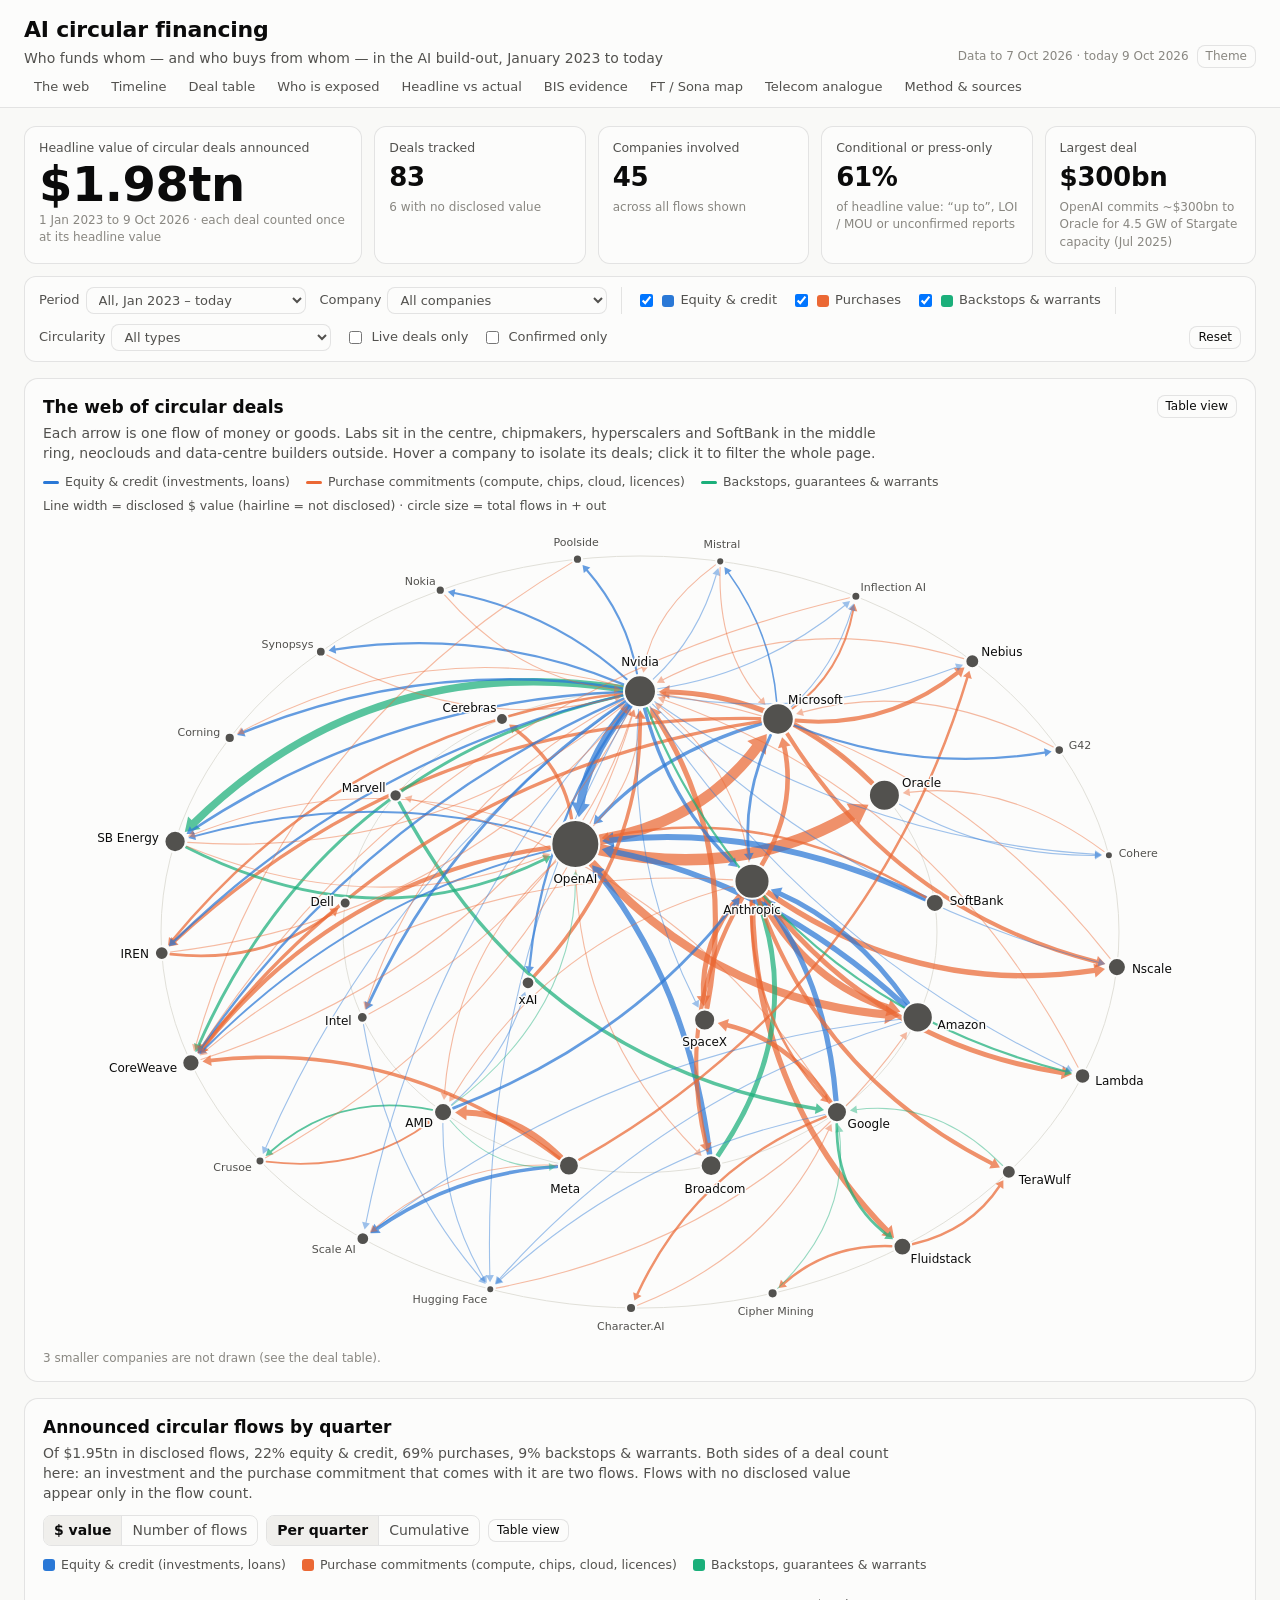
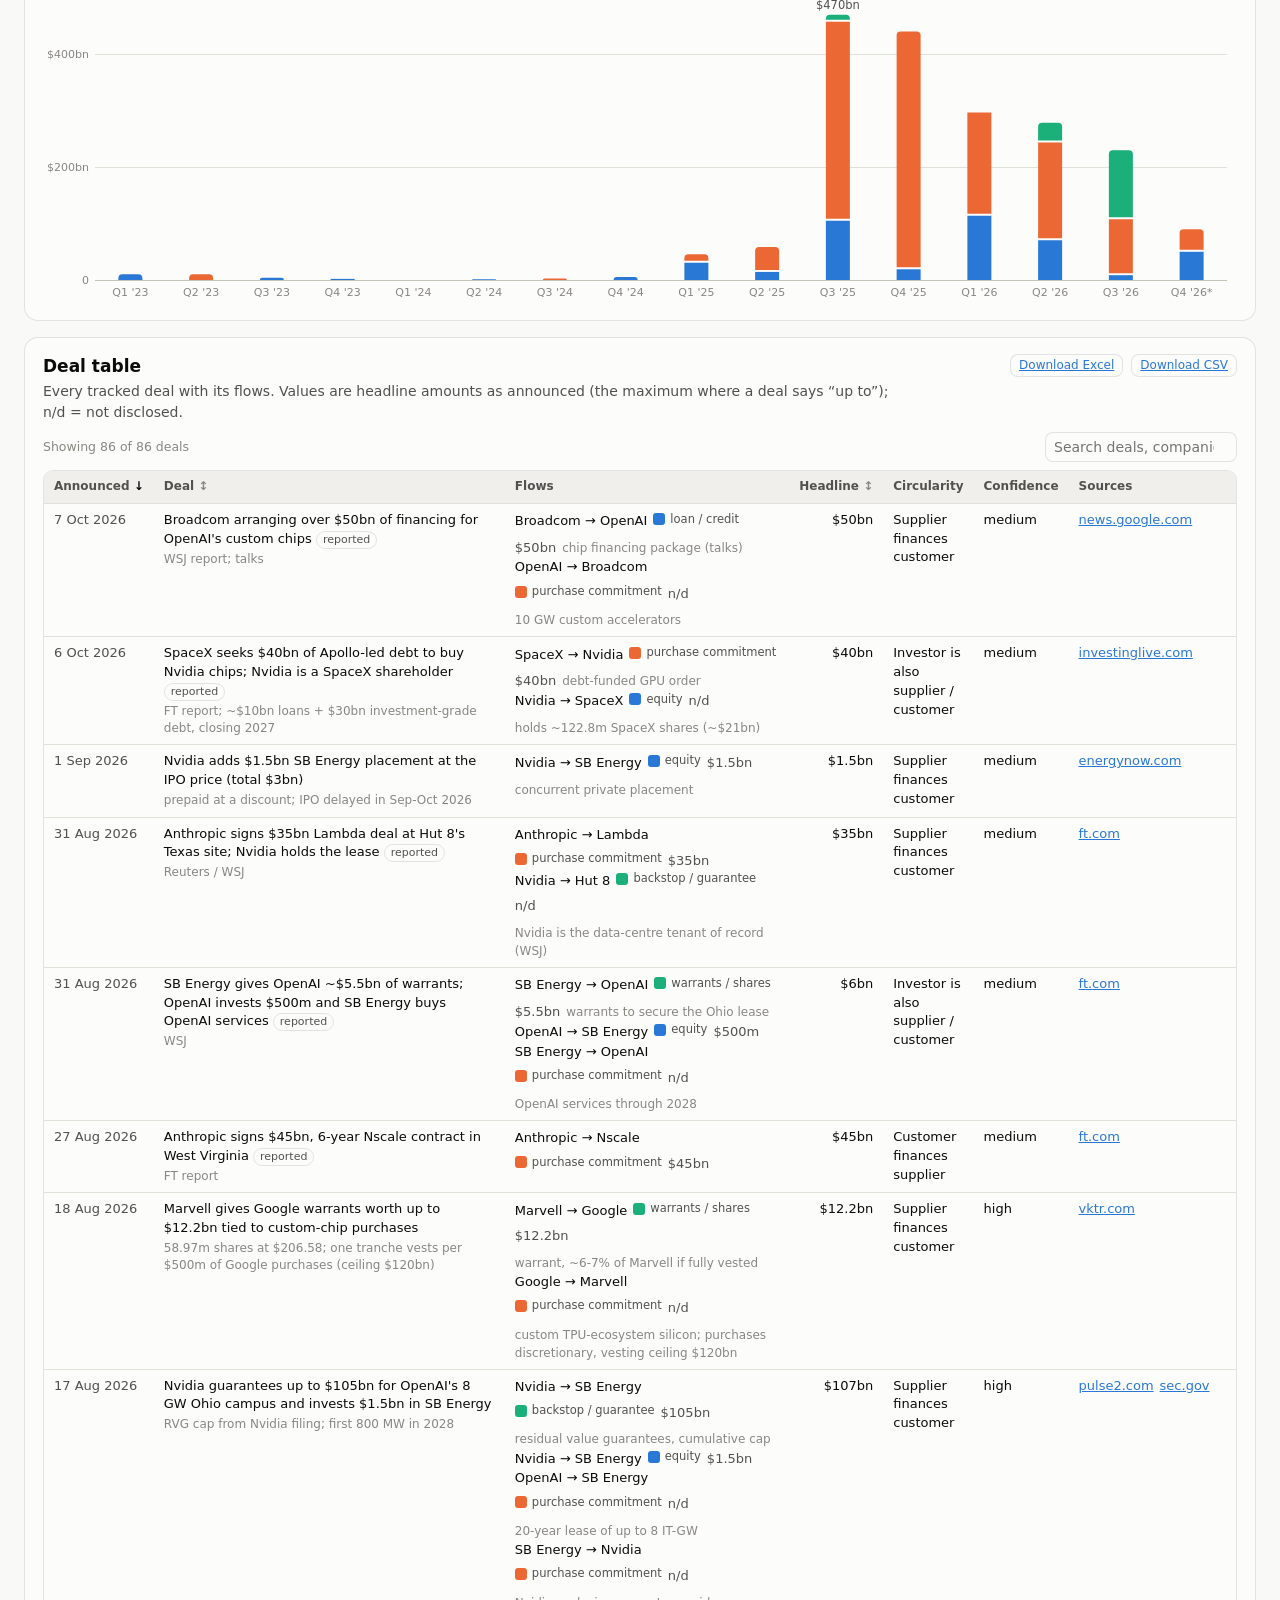
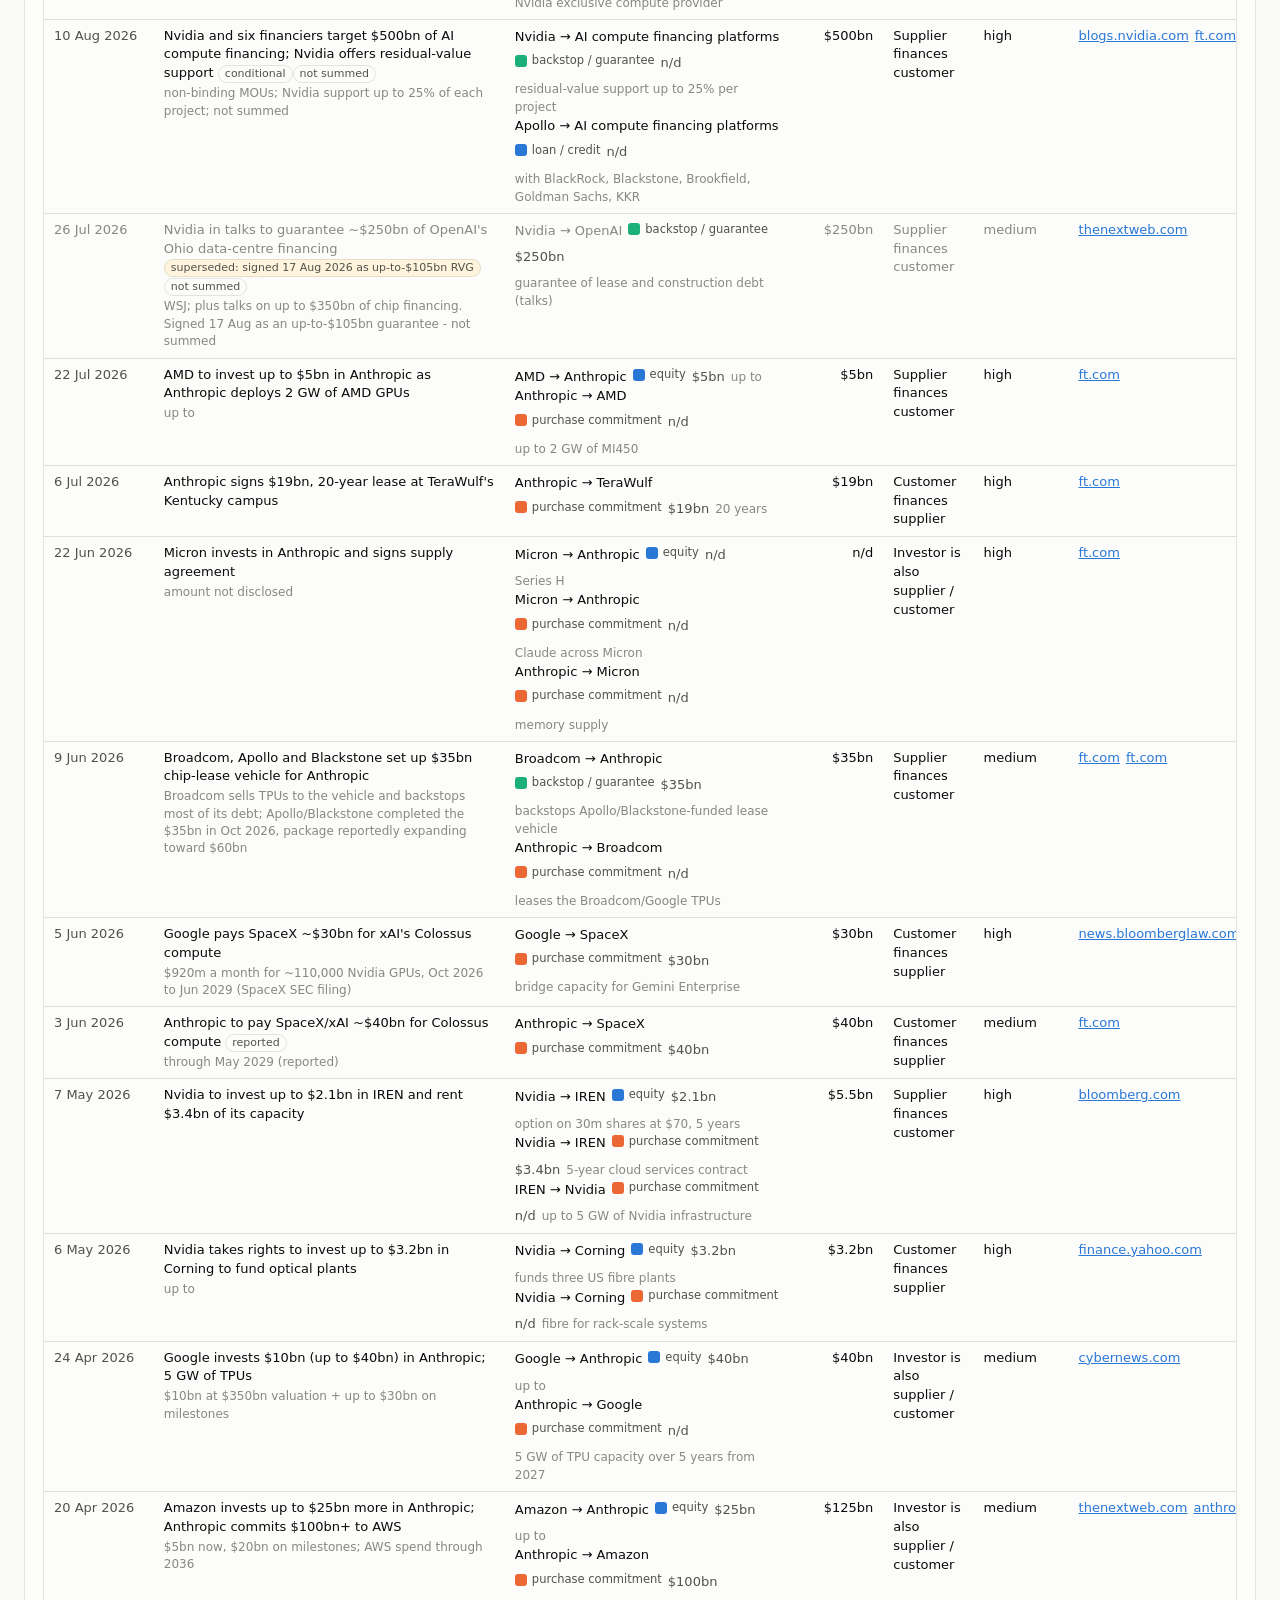
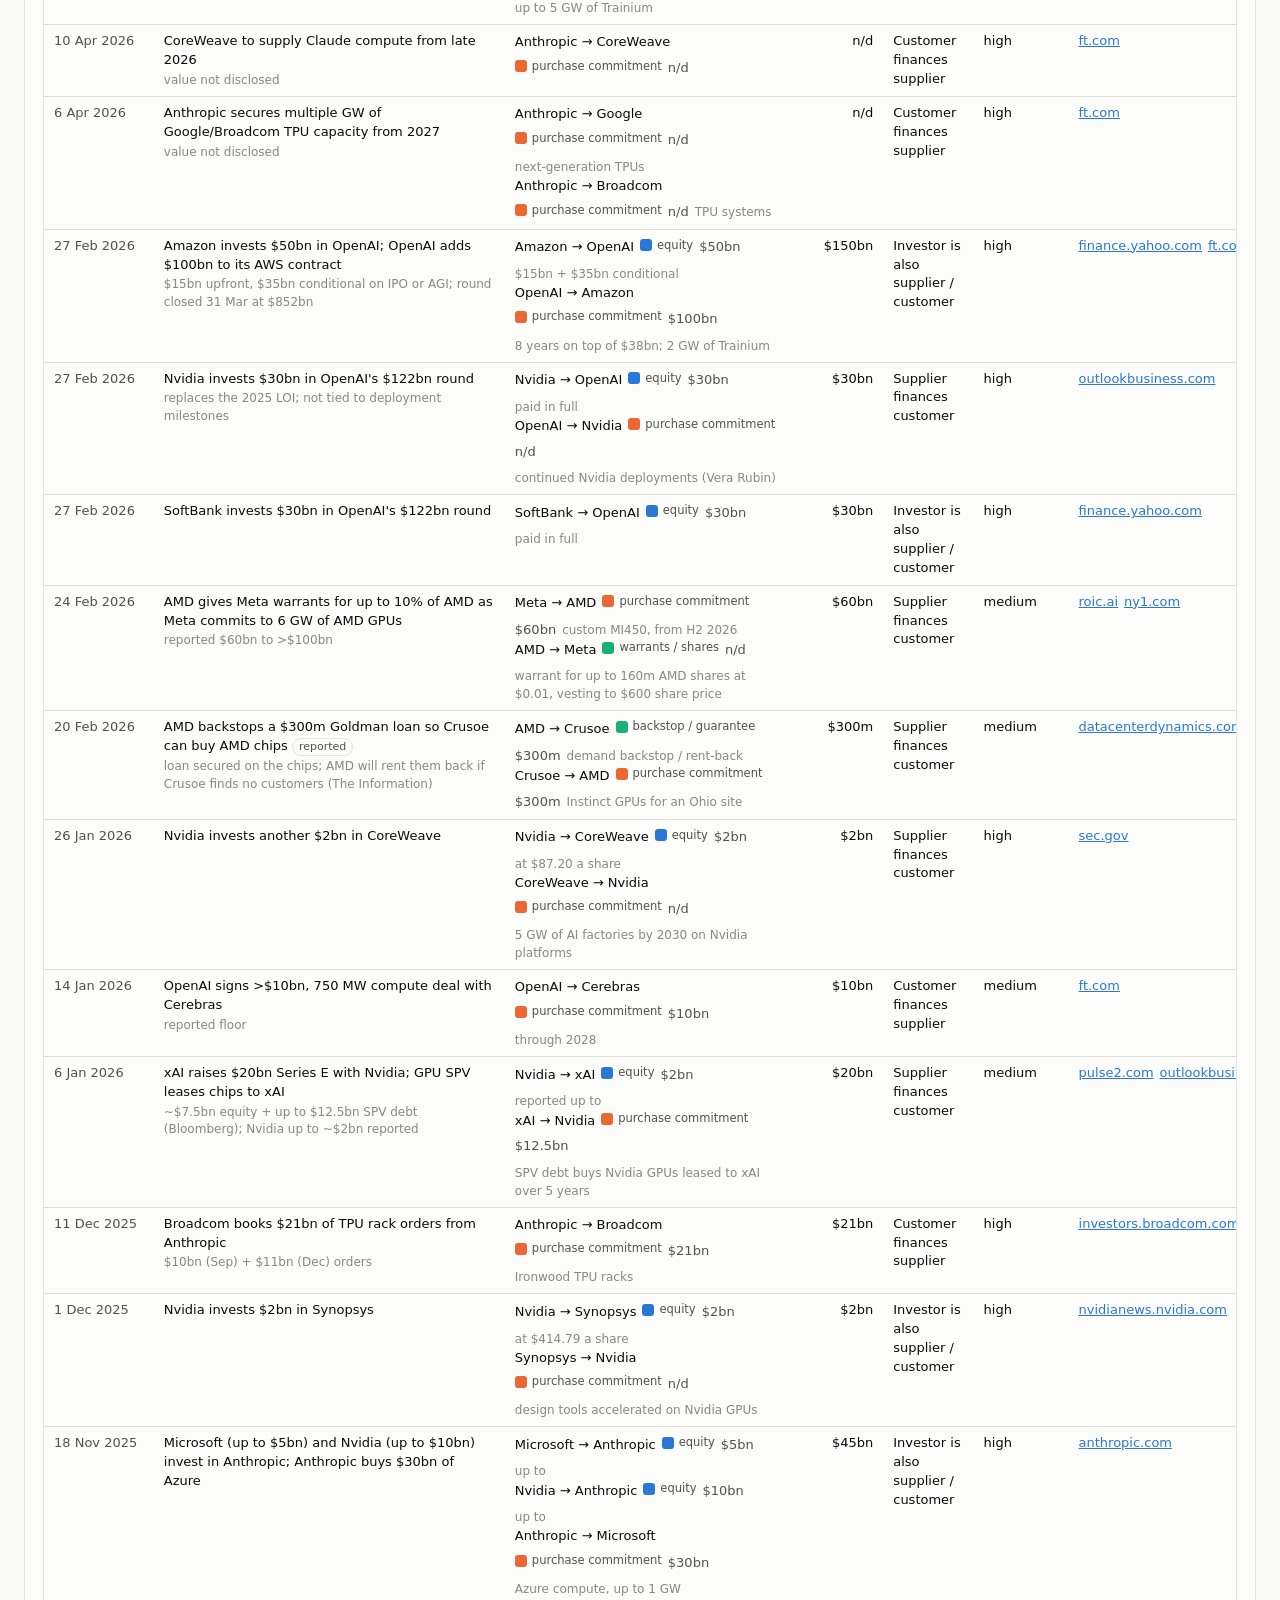
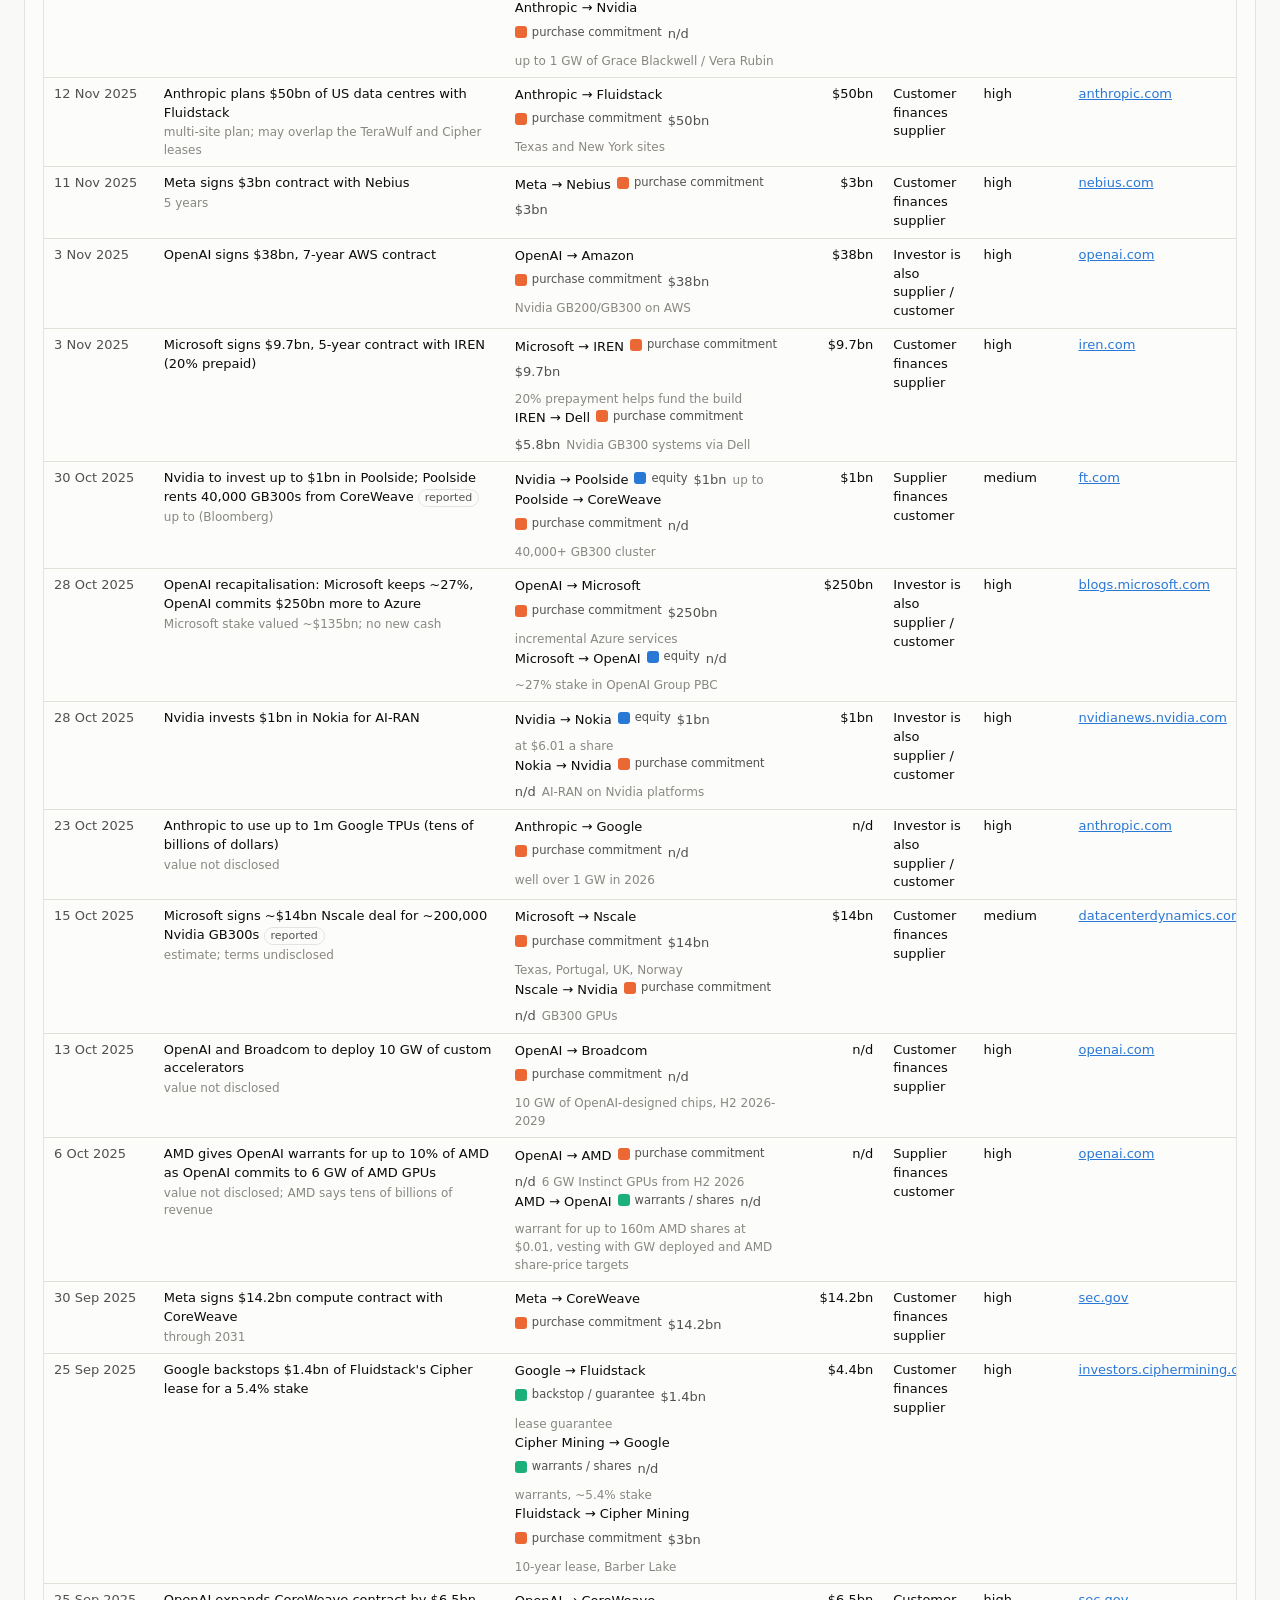
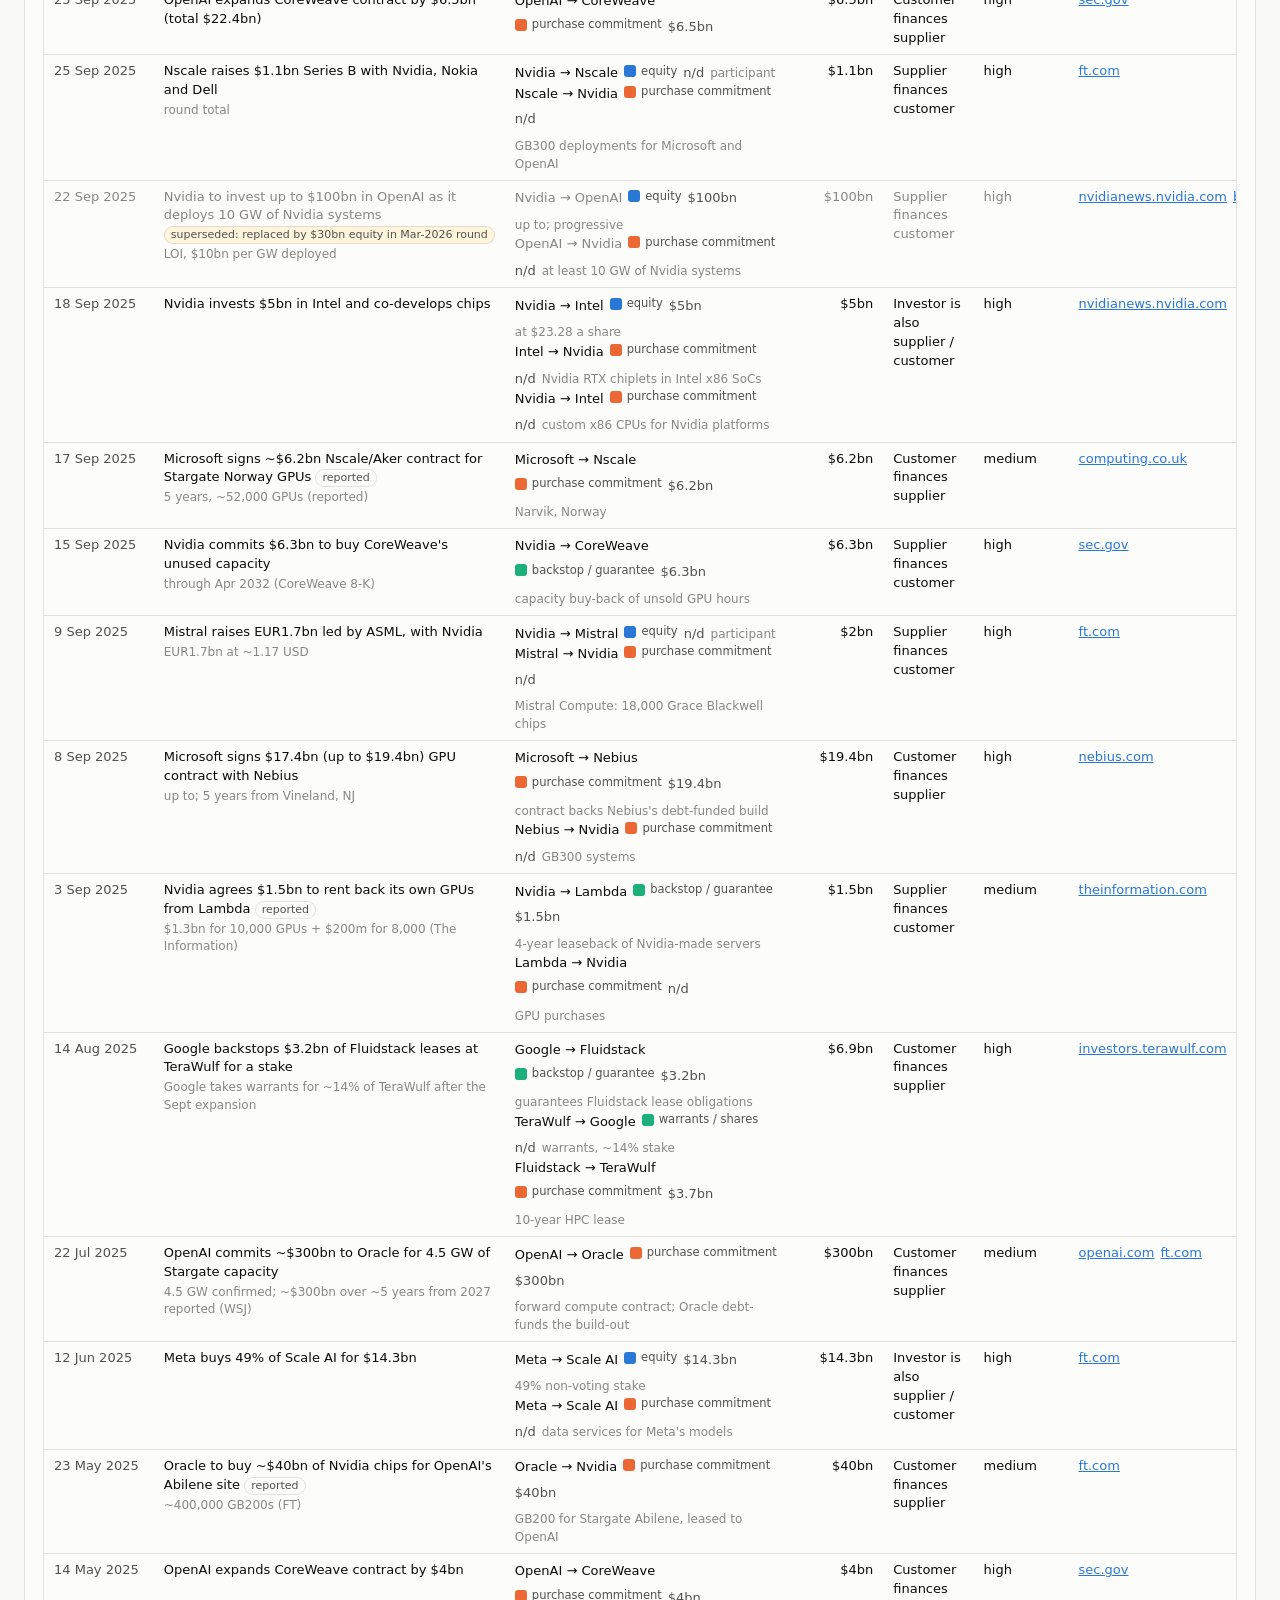
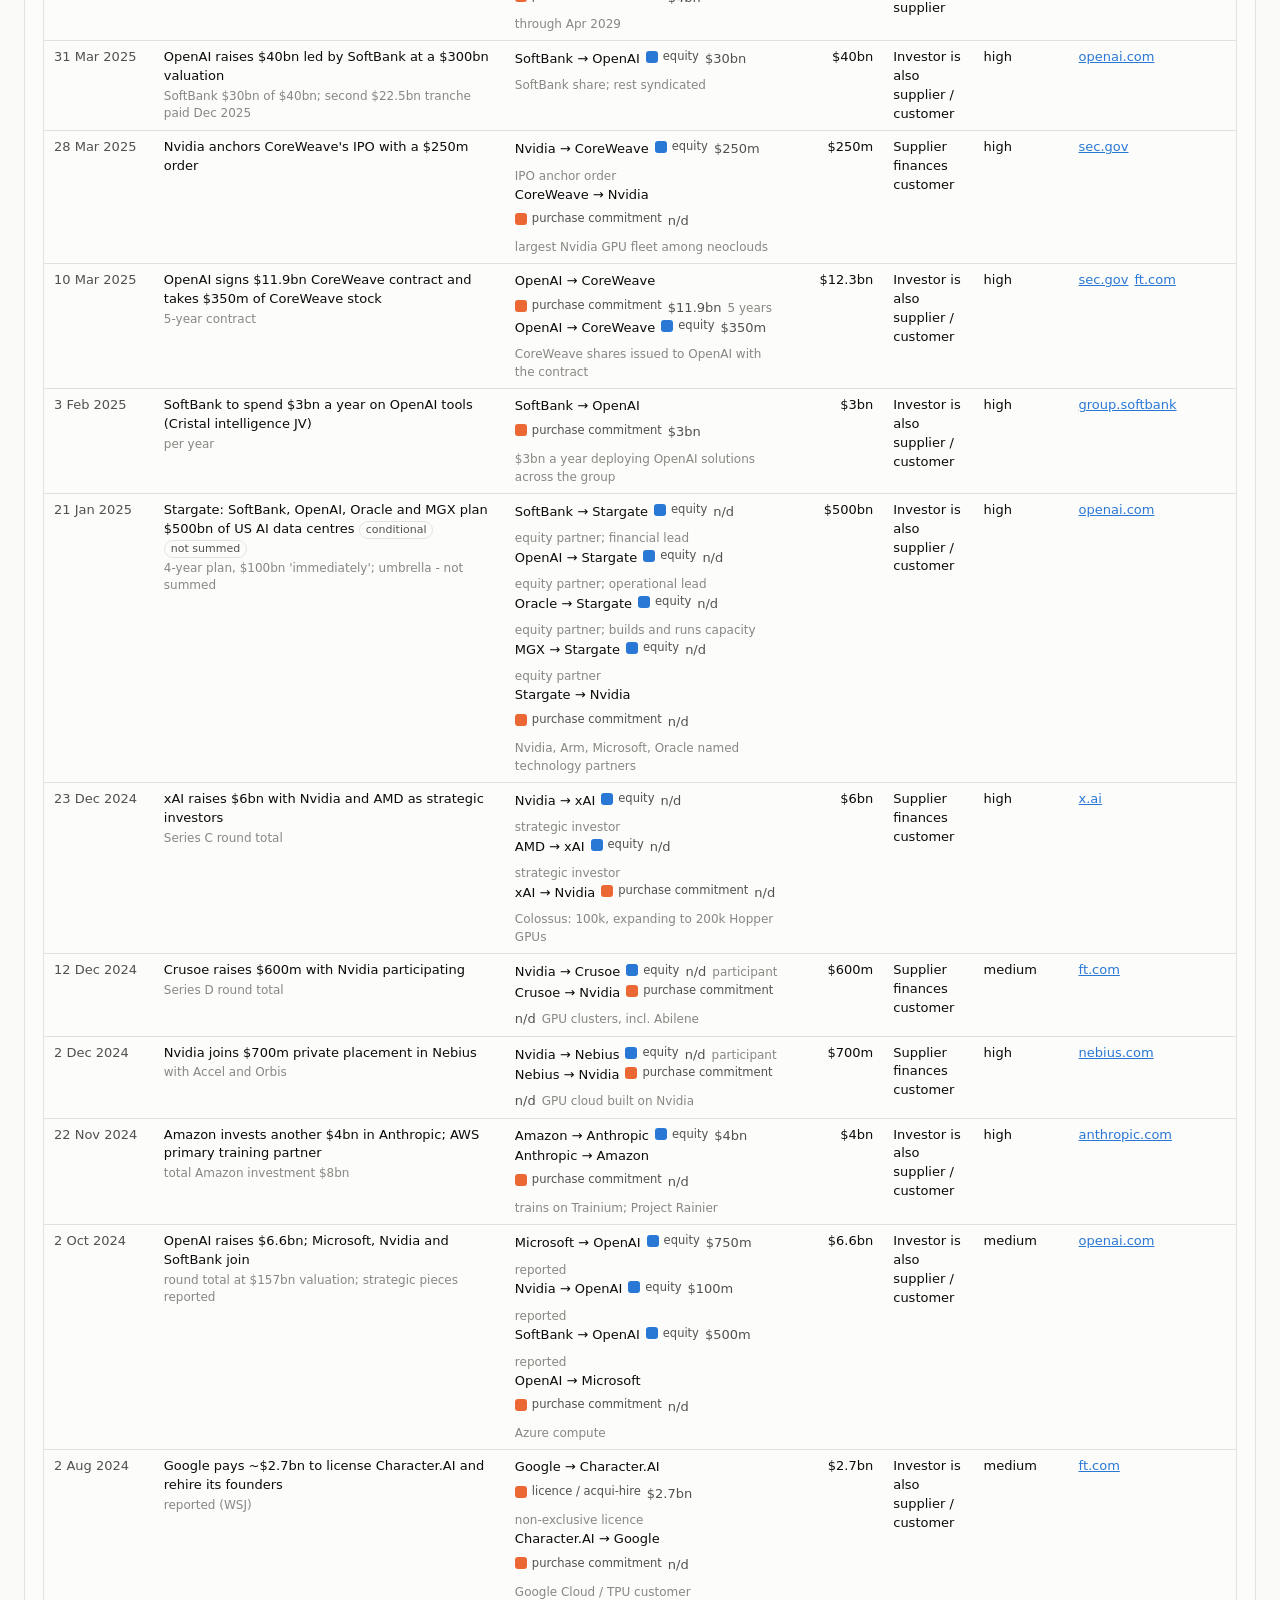
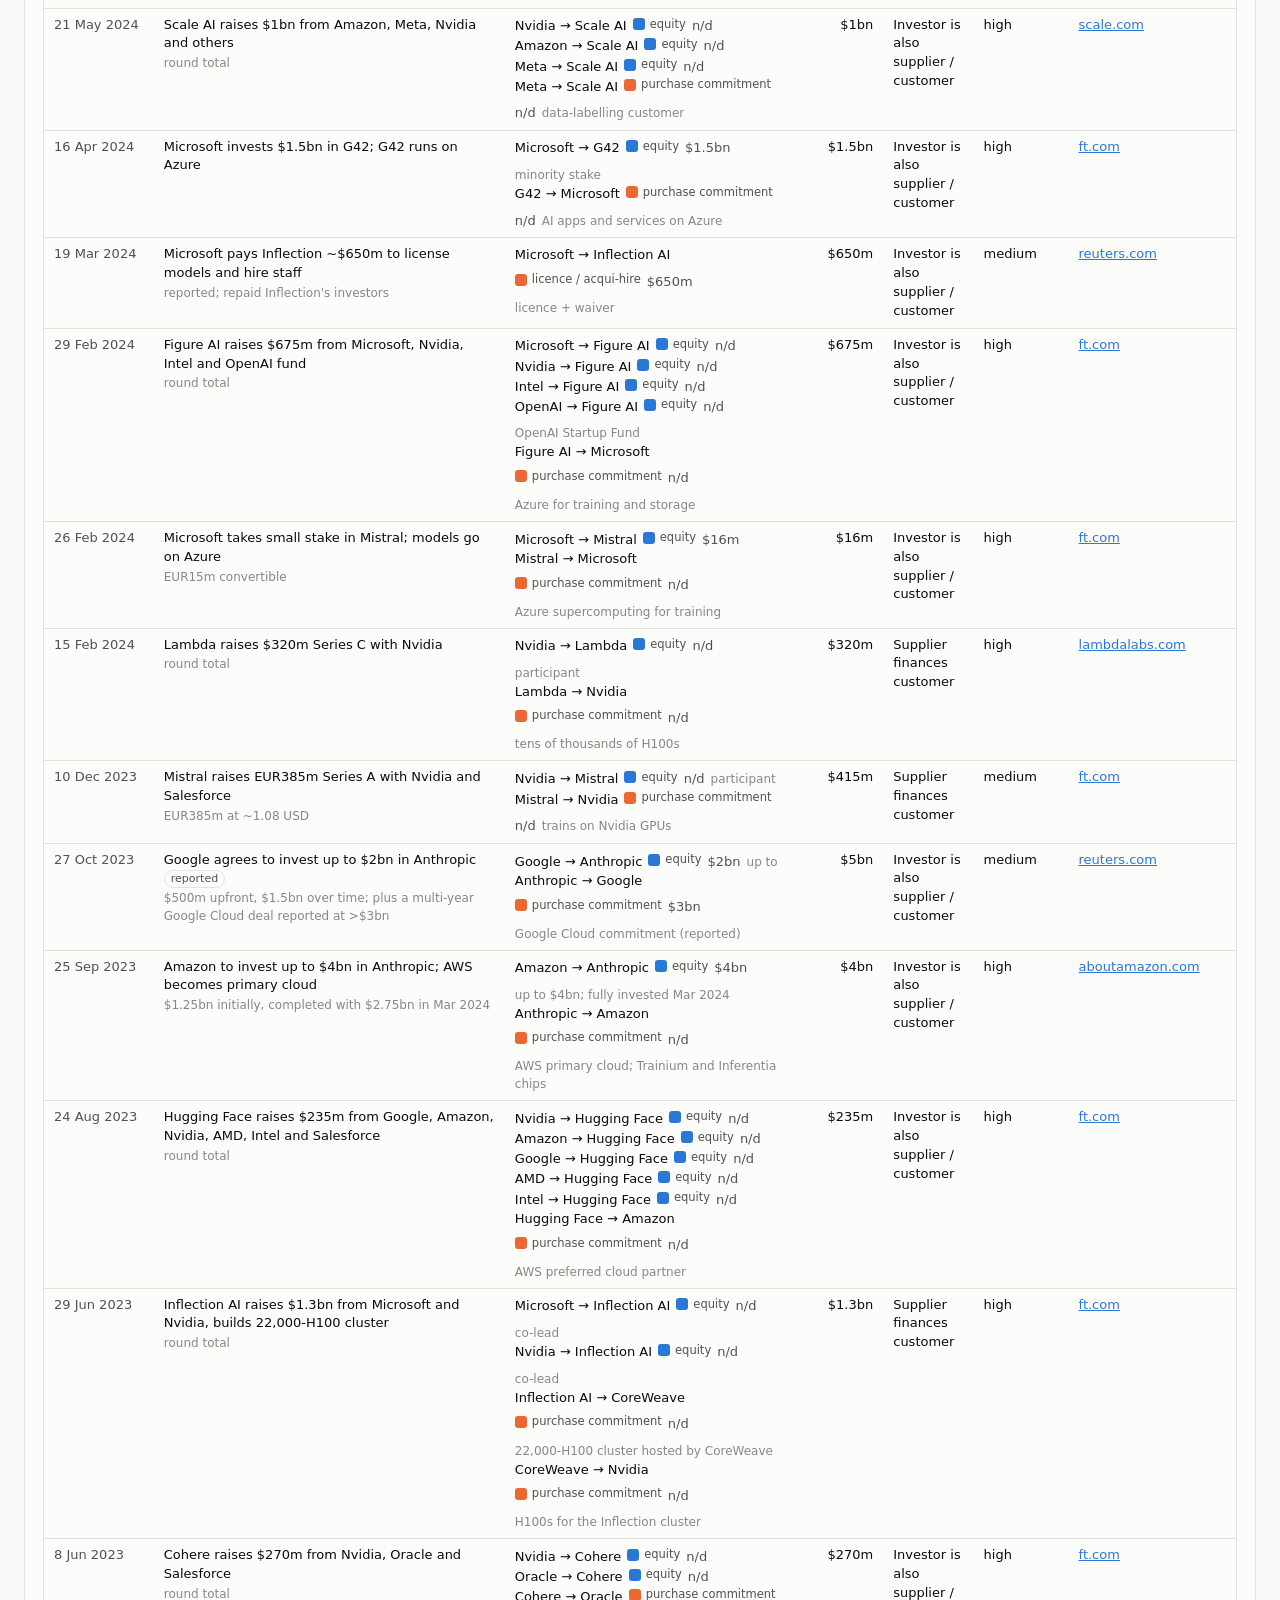
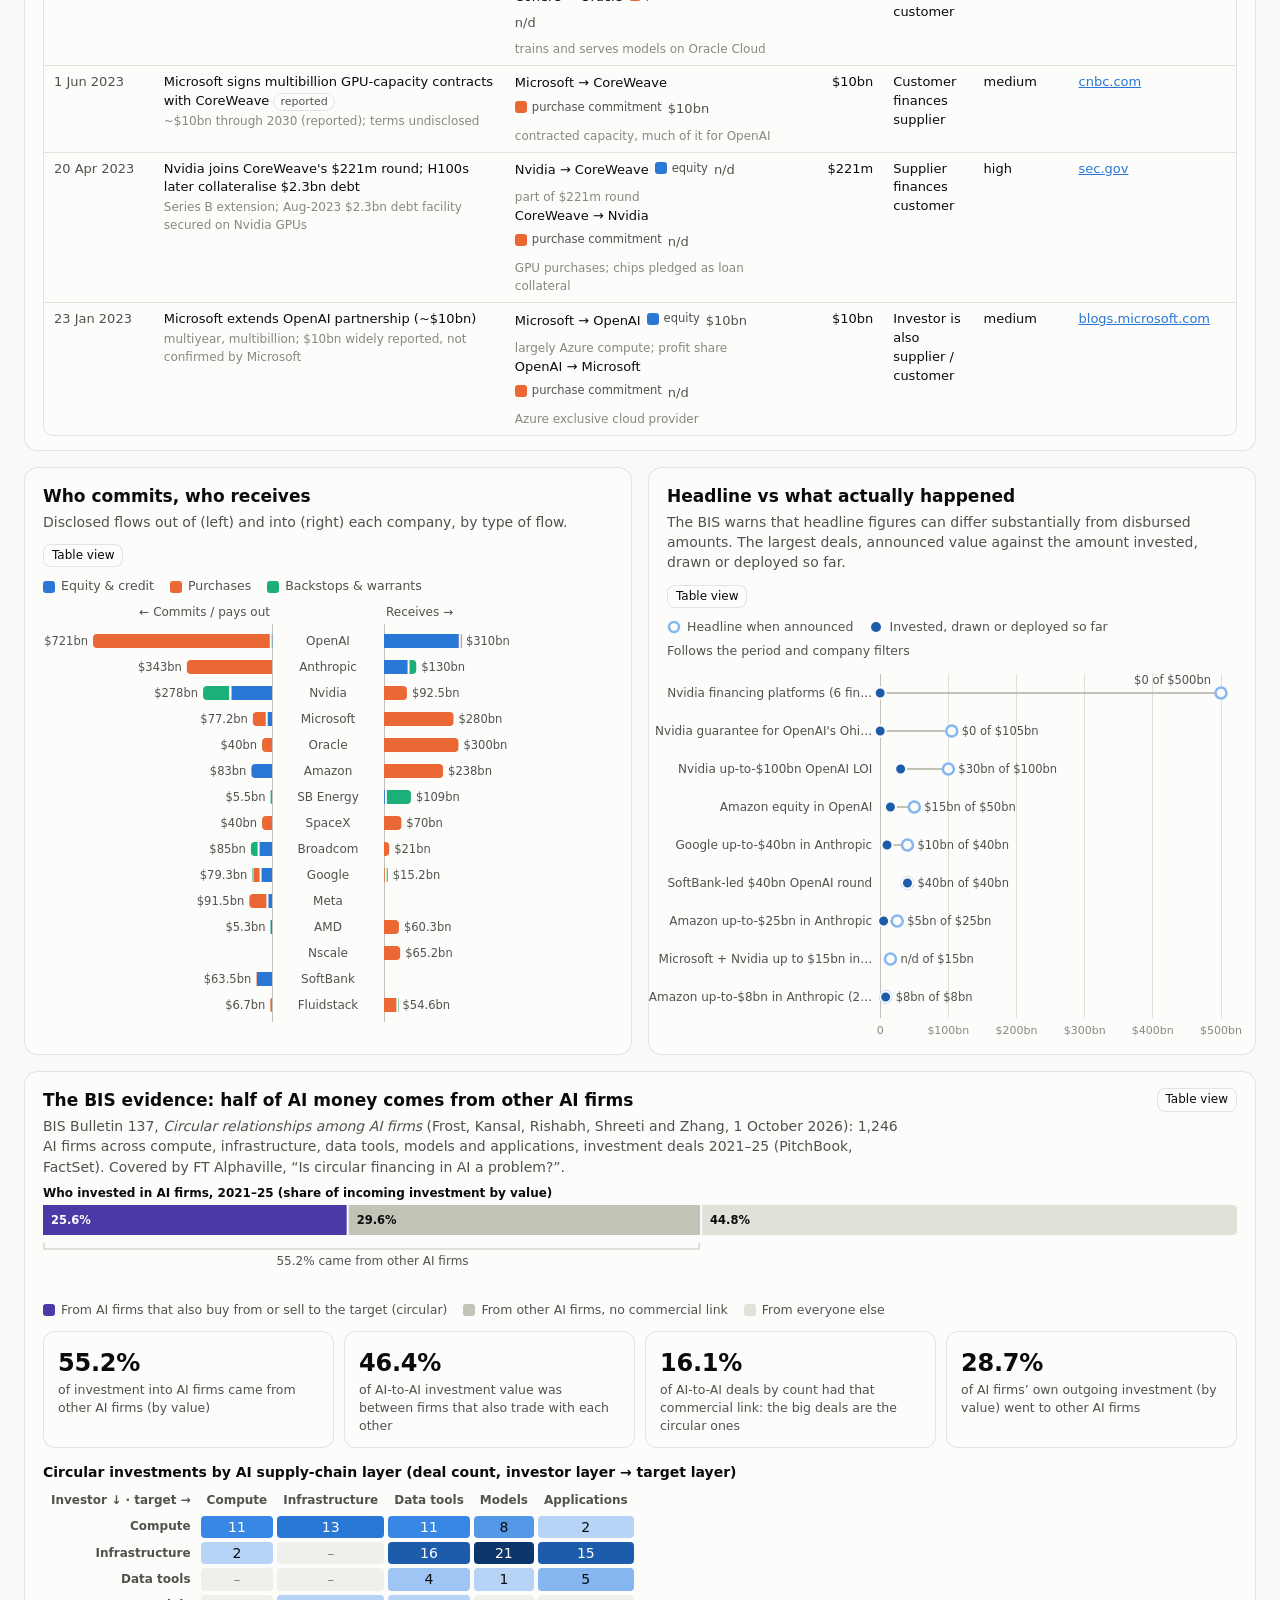
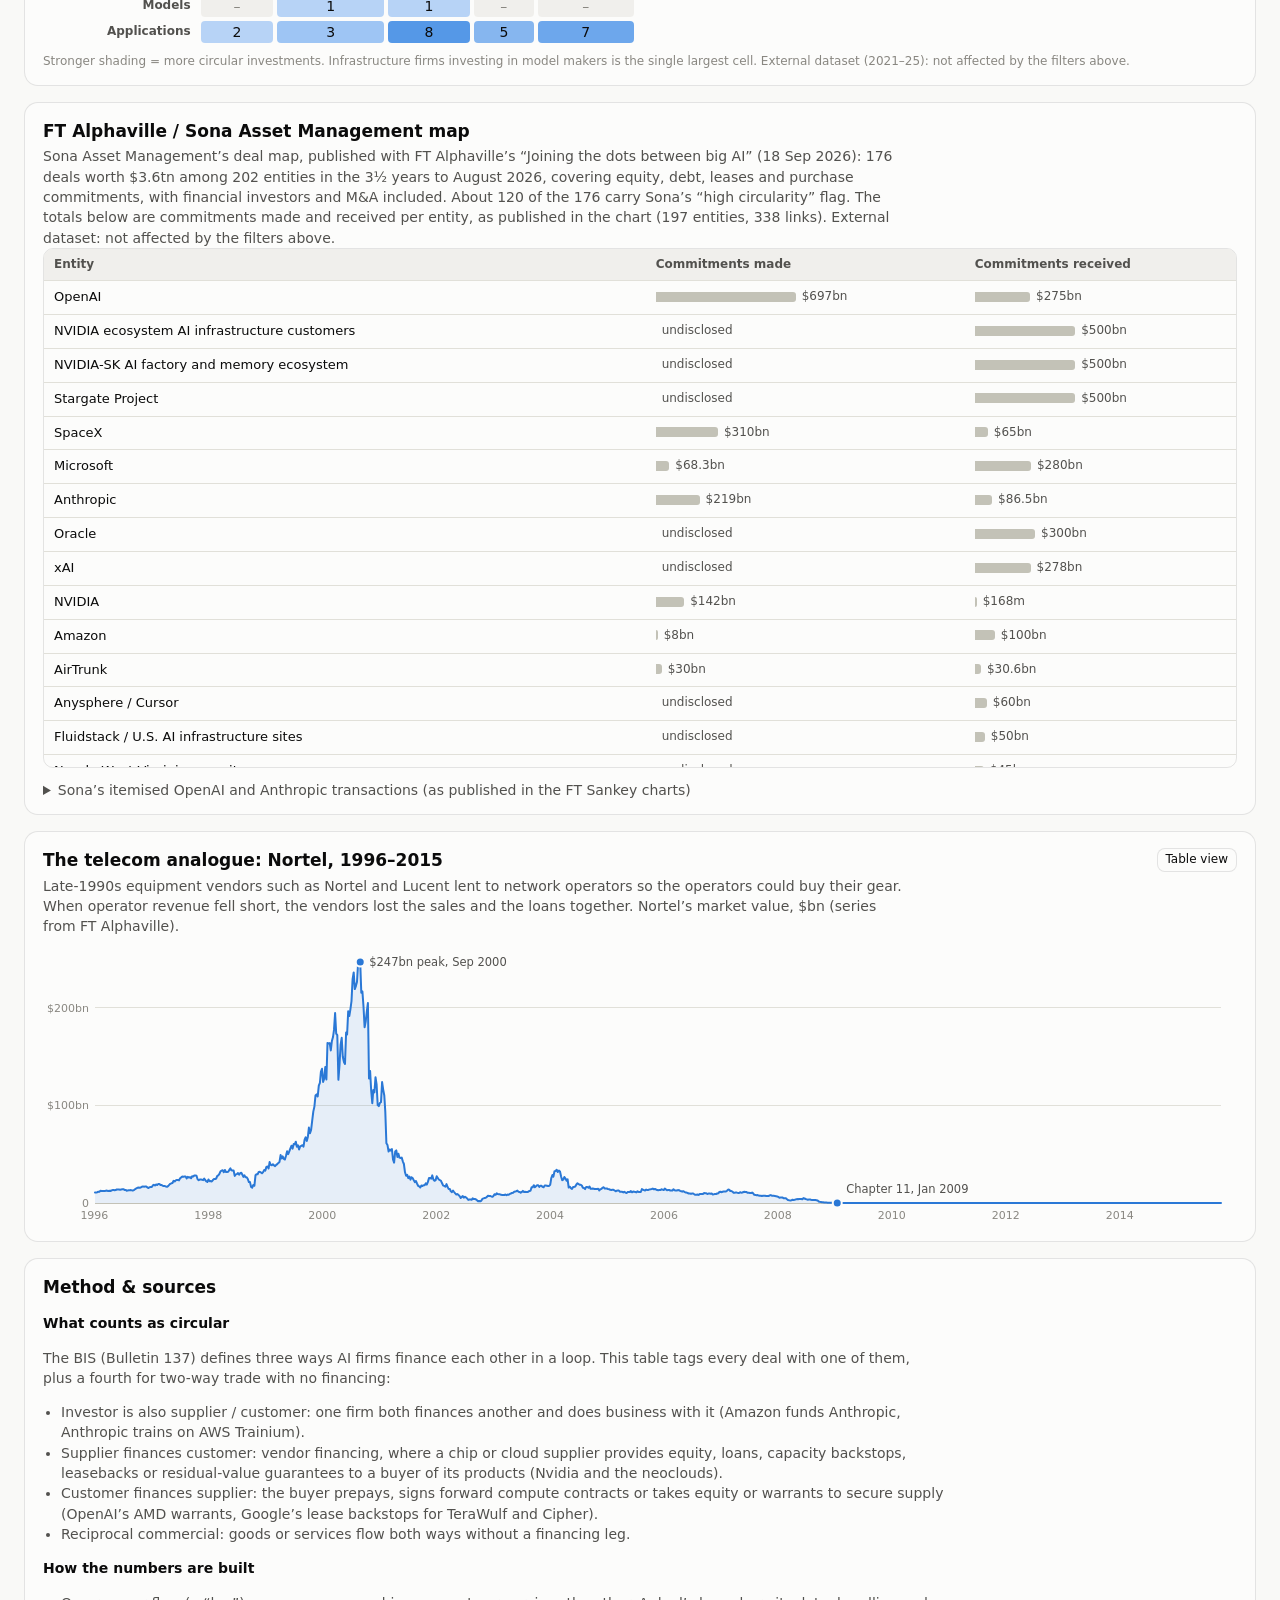
==== index.html @ 2aad6e85 "Refresh AI circular financing site (2026-10-09 19:56)" ====
<!doctype html>
<html lang="en">
<head>
<meta charset="utf-8">
<meta name="viewport" content="width=device-width, initial-scale=1">
<title>AI Circular Financing</title>
<link rel="icon" href="data:image/svg+xml,%3Csvg xmlns='http://www.w3.org/2000/svg' viewBox='0 0 32 32'%3E%3Ccircle cx='16' cy='16' r='11' fill='none' stroke='%232a78d6' stroke-width='4'/%3E%3Cpath d='M16 5a11 11 0 0 1 11 11' fill='none' stroke='%23eb6834' stroke-width='4'/%3E%3C/svg%3E">
<link rel="stylesheet" href="app.css">
<script>
  try { var t = localStorage.getItem('acf-theme'); if (t) document.documentElement.setAttribute('data-theme', t); } catch (e) {}
</script>
</head>
<body>
<header class="top">
  <div class="wrap">
    <div class="title-row">
      <div>
        <h1>AI circular financing</h1>
        <p class="sub">Who funds whom &mdash; and who buys from whom &mdash; in the AI build-out, January 2023 to today</p>
      </div>
      <div class="top-actions">
        <span id="asof"></span>
        <button class="btn small" id="themeBtn" type="button" title="Switch light / dark">Theme</button>
      </div>
    </div>
    <nav class="jump" aria-label="Sections">
      <a href="#web">The web</a>
      <a href="#timeline">Timeline</a>
      <a href="#table">Deal table</a>
      <a href="#exposure">Who is exposed</a>
      <a href="#hva">Headline vs actual</a>
      <a href="#bis">BIS evidence</a>
      <a href="#sona">FT / Sona map</a>
      <a href="#telecom">Telecom analogue</a>
      <a href="#method">Method &amp; sources</a>
    </nav>
  </div>
</header>

<main class="wrap" id="main">
  <section class="kpis" id="kpis" aria-label="Headline numbers"></section>

  <section class="filters" id="filters" aria-label="Filters">
    <label>Period
      <select id="fPeriod">
        <option value="all">All, Jan 2023 &ndash; today</option>
        <option value="2023">2023</option>
        <option value="2024">2024</option>
        <option value="2025">2025</option>
        <option value="2026">2026 to date</option>
        <option value="bbg">To 7 Oct 2025 (Bloomberg graphic)</option>
        <option value="postbbg">Since 8 Oct 2025</option>
        <option value="90d">Last 90 days</option>
        <option value="custom">Custom&hellip;</option>
      </select>
    </label>
    <label id="customDates" hidden>
      <input type="date" id="fFrom" aria-label="From"> &ndash; <input type="date" id="fTo" aria-label="To">
    </label>
    <label>Company <select id="fCompany"><option value="">All companies</option></select></label>
    <span class="sep" aria-hidden="true"></span>
    <label class="chk"><input type="checkbox" id="fG1" checked> <span class="key-rect bg-g1"></span> Equity &amp; credit</label>
    <label class="chk"><input type="checkbox" id="fG2" checked> <span class="key-rect bg-g2"></span> Purchases</label>
    <label class="chk"><input type="checkbox" id="fG3" checked> <span class="key-rect bg-g3"></span> Backstops &amp; warrants</label>
    <span class="sep" aria-hidden="true"></span>
    <label>Circularity
      <select id="fCat">
        <option value="">All types</option>
        <option value="investor_is_counterparty">Investor is also supplier / customer</option>
        <option value="supplier_finances_customer">Supplier finances customer</option>
        <option value="customer_finances_supplier">Customer finances supplier</option>
        <option value="reciprocal_commercial">Reciprocal commercial</option>
      </select>
    </label>
    <label class="chk" title="Hide deals later superseded, cancelled or stalled"><input type="checkbox" id="fLive"> Live deals only</label>
    <label class="chk" title="Only company-confirmed deals (drops 'people familiar' press reports)"><input type="checkbox" id="fFirm"> Confirmed only</label>
    <button class="btn small reset" id="fReset" type="button">Reset</button>
  </section>


  <section class="card" id="web">
    <header>
      <div>
        <h2>The web of circular deals</h2>
        <p class="desc">Each arrow is one flow of money or goods. Labs sit in the centre, chipmakers, hyperscalers and SoftBank in the middle ring, neoclouds and data-centre builders outside. Hover a company to isolate its deals; click it to filter the whole page.</p>
      </div>
      <div class="ctl"><button class="btn small" type="button" data-tablev="web">Table view</button></div>
    </header>
    <div class="legend" id="webLegend"></div>
    <div class="chart" id="webChart"></div>
    <div class="tablev" id="webTable" hidden></div>
    <div class="foot" id="webFoot"></div>
  </section>

  <section class="card" id="timeline">
    <header>
      <div>
        <h2>Announced circular flows by quarter</h2>
        <p class="desc" id="tlDesc"></p>
      </div>
      <div class="ctl">
        <span class="seg" role="group" aria-label="Measure"><button type="button" data-tl-m="usd" aria-pressed="true">$ value</button><button type="button" data-tl-m="n" aria-pressed="false">Number of flows</button></span>
        <span class="seg" role="group" aria-label="Accumulation"><button type="button" data-tl-c="q" aria-pressed="true">Per quarter</button><button type="button" data-tl-c="cum" aria-pressed="false">Cumulative</button></span>
        <button class="btn small" type="button" data-tablev="timeline">Table view</button>
      </div>
    </header>
    <div class="legend" id="tlLegend"></div>
    <div class="chart" id="tlChart"></div>
    <div class="tablev" id="tlTable" hidden></div>
  </section>

  <section class="card" id="table">
    <header>
      <div>
        <h2>Deal table</h2>
        <p class="desc">Every tracked deal with its flows. Values are headline amounts as announced (the maximum where a deal says &ldquo;up to&rdquo;); n/d = not disclosed.</p>
      </div>
      <div class="ctl">
        <a class="btn small" href="ai_circular_financing.xlsx" download>Download Excel</a>
        <a class="btn small" href="ai_circular_deals.csv" download>Download CSV</a>
        <button class="btn small primary" type="button" id="addDealBtn">Add deal</button>
      </div>
    </header>
    <div class="tbl-tools">
      <span class="count" id="tblCount"></span>
      <input type="search" id="tblSearch" placeholder="Search deals, companies, notes" aria-label="Search the deal table">
    </div>
    <div class="tbl-wrap"><table class="data" id="dealTable"></table></div>
  </section>

  <section class="card" id="candidatesCard" hidden>
    <header>
      <div>
        <h2>New deal candidates from the news scan</h2>
        <p class="desc">Headlines the daily scan flagged as possible circular deals. Add the real ones to the table; dismiss the rest.</p>
      </div>
    </header>
    <div id="candidates"></div>
  </section>

  <div class="grid2">
    <section class="card" id="exposure">
      <header>
        <div>
          <h2>Who commits, who receives</h2>
          <p class="desc">Disclosed flows out of (left) and into (right) each company, by type of flow.</p>
        </div>
        <div class="ctl"><button class="btn small" type="button" data-tablev="exposure">Table view</button></div>
      </header>
      <div class="legend" id="exLegend"></div>
      <div class="chart" id="exChart"></div>
      <div class="tablev" id="exTable" hidden></div>
    </section>

    <section class="card" id="hva">
      <header>
        <div>
          <h2>Headline vs what actually happened</h2>
          <p class="desc">The BIS warns that headline figures can differ substantially from disbursed amounts. The largest deals, announced value against the amount invested, drawn or deployed so far.</p>
        </div>
        <div class="ctl"><button class="btn small" type="button" data-tablev="hva">Table view</button></div>
      </header>
      <div class="legend" id="hvaLegend"></div>
      <div class="chart" id="hvaChart"></div>
      <div class="tablev" id="hvaTable" hidden></div>
    </section>
  </div>

  <section class="card" id="bis">
    <header>
      <div>
        <h2>The BIS evidence: half of AI money comes from other AI firms</h2>
        <p class="desc">BIS Bulletin 137, <em>Circular relationships among AI firms</em> (Frost, Kansal, Rishabh, Shreeti and Zhang, 1 October 2026): 1,246 AI firms across compute, infrastructure, data tools, models and applications, investment deals 2021&ndash;25 (PitchBook, FactSet). Covered by FT Alphaville, &ldquo;Is circular financing in AI a problem?&rdquo;.</p>
      </div>
      <div class="ctl"><button class="btn small" type="button" data-tablev="bis">Table view</button></div>
    </header>
    <div class="chart" id="bisSplit"></div>
    <div class="stat-row" id="bisStats"></div>
    <h3 style="font-size:14px;margin:14px 0 2px">Circular investments by AI supply-chain layer (deal count, investor layer &rarr; target layer)</h3>
    <div class="chart" id="bisHeat"></div>
    <div class="tablev" id="bisTable" hidden></div>
  </section>

  <section class="card" id="sona">
    <header>
      <div>
        <h2>FT Alphaville / Sona Asset Management map</h2>
        <p class="desc" id="sonaDesc"></p>
      </div>
    </header>
    <div class="tbl-wrap" style="max-height:520px;overflow:auto"><table class="data" id="sonaTable"></table></div>
    <details class="more">
      <summary>Sona&rsquo;s itemised OpenAI and Anthropic transactions (as published in the FT Sankey charts)</summary>
      <div class="tbl-wrap" style="margin-top:8px;max-height:560px;overflow:auto"><table class="data" id="sonaDeals"></table></div>
    </details>
  </section>

  <section class="card" id="telecom">
    <header>
      <div>
        <h2>The telecom analogue: Nortel, 1996&ndash;2015</h2>
        <p class="desc">Late-1990s equipment vendors such as Nortel and Lucent lent to network operators so the operators could buy their gear. When operator revenue fell short, the vendors lost the sales and the loans together. Nortel&rsquo;s market value, $bn (series from FT Alphaville).</p>
      </div>
      <div class="ctl"><button class="btn small" type="button" data-tablev="telecom">Table view</button></div>
    </header>
    <div class="chart" id="ntChart"></div>
    <div class="tablev" id="ntTable" hidden></div>
  </section>

  <section class="card method" id="method">
    <h2>Method &amp; sources</h2>
    <div id="methodBody"></div>
  </section>
</main>

<div id="tip" class="tip" role="tooltip" hidden></div>

<dialog id="dealDialog" aria-labelledby="dlgTitle">
  <form id="dealForm" method="dialog">
    <h2 id="dlgTitle" style="margin:0 0 10px;font-size:17px">Add a deal</h2>
    <div class="form-grid">
      <label class="full">Deal title<input name="deal" required placeholder="e.g. Nvidia invests $2bn in CoreWeave"></label>
      <label>Announced<input name="date" type="date" required></label>
      <label>Headline $bn<input name="headline_usd_bn" inputmode="decimal" placeholder="blank if undisclosed"></label>
      <label class="full">Headline note<input name="headline_note" placeholder="e.g. up to; over 5 years; reported by Reuters"></label>
      <label>Circularity type
        <select name="bis_category" required>
          <option value="">Choose&hellip;</option>
          <option value="investor_is_counterparty">Investor is also supplier / customer</option>
          <option value="supplier_finances_customer">Supplier finances customer</option>
          <option value="customer_finances_supplier">Customer finances supplier</option>
          <option value="reciprocal_commercial">Reciprocal commercial</option>
        </select>
      </label>
      <label>Status
        <select name="status">
          <option value="announced">announced</option>
          <option value="closed">closed</option>
          <option value="conditional">conditional (LOI / MOU / up to)</option>
          <option value="reported">reported (press only)</option>
        </select>
      </label>
      <label>Confidence
        <select name="confidence"><option>high</option><option selected>medium</option><option>low</option></select>
      </label>
      <label class="full">Sources (one URL per line)<textarea name="sources" rows="2"></textarea></label>
    </div>
    <div style="margin-top:12px;color:var(--ink-2);font-size:12.5px">Flows (money one way, chips / compute / services the other)</div>
    <div id="legRows"></div>
    <button class="btn small" type="button" id="addLegBtn" style="margin-top:6px">+ Add flow</button>
    <div class="form-errors" id="formErrors"></div>
    <div class="dialog-actions">
      <button class="btn" type="button" id="dlgCancel">Cancel</button>
      <button class="btn primary" type="submit" id="dlgSave">Save deal</button>
    </div>
  </form>
  <datalist id="entityList"></datalist>
</dialog>

<script>window.ACF_STATIC = true;</script>
<script src="app.js"></script>
</body>
</html>
---- app.css ----
/* AI Circular Financing -- palette = dataviz reference instance (validated:
   flow colours g1..g3 pass all-pairs CVD/normal-vision gates in both modes;
   g3 aqua is < 3:1 on the light surface, so every chart has a table view). */
:root {
  color-scheme: light;
  --page: #f9f9f7;
  --surface: #fcfcfb;
  --surface-2: #f0efec;
  --ink: #0b0b0b;
  --ink-2: #52514e;
  --muted: #898781;
  --grid: #e1e0d9;
  --axis: #c3c2b7;
  --ring: rgba(11, 11, 11, 0.10);
  --g1: #2a78d6;   /* equity & credit            (slot 1 blue)   */
  --g2: #eb6834;   /* purchases                  (slot 2 orange) */
  --g3: #1baf7a;   /* backstops & warrants       (slot 3 aqua)   */
  --accent: #4a3aa7; /* evidence-panel emphasis  (slot 7 violet) */
  --deemph: #c3c2b7;
  --deemph-2: #e1e0d9;
  --node: #52514e;
  --hl-light: #86b6ef; /* blue 250 - headline (dumbbell) */
  --hl-dark: #1c5cab;  /* blue 550 - actual   (dumbbell) */
  --good: #006300;
  --critical: #d03b3b;
  --warn-bg: #fff4dc;
  --font: system-ui, -apple-system, "Segoe UI", Roboto, sans-serif;
}
@media (prefers-color-scheme: dark) {
  :root:where(:not([data-theme="light"])) {
    color-scheme: dark;
    --page: #0d0d0d; --surface: #1a1a19; --surface-2: #232321;
    --ink: #ffffff; --ink-2: #c3c2b7; --muted: #898781;
    --grid: #2c2c2a; --axis: #383835; --ring: rgba(255, 255, 255, 0.10);
    --g1: #3987e5; --g2: #d95926; --g3: #199e70; --accent: #9085e9;
    --deemph: #5a5955; --deemph-2: #383835; --node: #c3c2b7;
    --hl-light: #184f95; --hl-dark: #6da7ec;
    --good: #0ca30c; --critical: #e66767; --warn-bg: #3a2f12;
  }
}
:root[data-theme="dark"] {
  color-scheme: dark;
  --page: #0d0d0d; --surface: #1a1a19; --surface-2: #232321;
  --ink: #ffffff; --ink-2: #c3c2b7; --muted: #898781;
  --grid: #2c2c2a; --axis: #383835; --ring: rgba(255, 255, 255, 0.10);
  --g1: #3987e5; --g2: #d95926; --g3: #199e70; --accent: #9085e9;
  --deemph: #5a5955; --deemph-2: #383835; --node: #c3c2b7;
  --hl-light: #184f95; --hl-dark: #6da7ec;
  --good: #0ca30c; --critical: #e66767; --warn-bg: #3a2f12;
}

* { box-sizing: border-box; }
[hidden] { display: none !important; }
html { scroll-behavior: smooth; scroll-padding-top: 96px; }
body {
  margin: 0; background: var(--page); color: var(--ink);
  font: 14px/1.45 var(--font); -webkit-font-smoothing: antialiased;
}
a { color: var(--g1); }
button, input, select, textarea { font: inherit; color: inherit; }
.wrap { max-width: 1280px; margin: 0 auto; padding: 0 24px; }
@media (max-width: 640px) { .wrap { padding: 0 16px; } }

/* header */
.top { background: var(--surface); border-bottom: 1px solid var(--ring); position: sticky; top: 0; z-index: 20; }
.title-row { display: flex; gap: 16px; align-items: flex-end; justify-content: space-between; padding: 14px 0 6px; flex-wrap: wrap; }
h1 { font-size: 22px; margin: 0; letter-spacing: -0.01em; }
.sub { margin: 2px 0 0; color: var(--ink-2); }
.top-actions { display: flex; gap: 8px; align-items: center; color: var(--muted); font-size: 12px; }
.jump { display: flex; gap: 2px; overflow-x: auto; padding-bottom: 6px; scrollbar-width: none; }
.jump a { color: var(--ink-2); text-decoration: none; padding: 4px 10px; border-radius: 999px; white-space: nowrap; font-size: 13px; }
.jump a:hover { background: var(--surface-2); color: var(--ink); }

.btn {
  border: 1px solid var(--ring); background: var(--surface); border-radius: 8px;
  padding: 5px 11px; cursor: pointer; white-space: nowrap;
}
.btn:hover { background: var(--surface-2); }
.btn.primary { background: var(--ink); color: var(--surface); border-color: var(--ink); }
.btn.primary:hover { opacity: 0.88; }
.btn.small { padding: 2px 8px; font-size: 12px; }
.seg { display: inline-flex; border: 1px solid var(--ring); border-radius: 8px; overflow: hidden; }
.seg button { border: 0; background: transparent; padding: 4px 10px; cursor: pointer; color: var(--ink-2); }
.seg button + button { border-left: 1px solid var(--ring); }
.seg button[aria-pressed="true"] { background: var(--surface-2); color: var(--ink); font-weight: 600; }

/* KPI row */
.kpis { display: grid; grid-template-columns: 1.6fr repeat(4, 1fr); gap: 12px; margin: 18px 0 12px; }
@media (max-width: 1000px) { .kpis { grid-template-columns: repeat(2, 1fr); } .kpis .hero { grid-column: 1 / -1; } }
.tile { background: var(--surface); border: 1px solid var(--ring); border-radius: 12px; padding: 12px 14px; min-width: 0; }
.tile .label { color: var(--ink-2); font-size: 12.5px; }
.tile .value { font-size: 26px; font-weight: 600; margin-top: 2px; letter-spacing: -0.01em; }
.tile .note { color: var(--muted); font-size: 12px; margin-top: 2px; }
.tile.hero .value { font-size: 48px; line-height: 1.05; }

/* filter row */
.filters {
  display: flex; flex-wrap: wrap; gap: 10px 14px; align-items: center;
  background: var(--surface); border: 1px solid var(--ring); border-radius: 12px;
  padding: 10px 14px; margin-bottom: 16px; position: sticky; top: 88px; z-index: 15;
}
@media (max-width: 900px) { .filters { position: static; } }
.filters label { display: inline-flex; gap: 6px; align-items: center; color: var(--ink-2); font-size: 13px; }
.filters select, .filters input[type="date"], .tbl-tools input[type="search"] {
  border: 1px solid var(--ring); background: var(--surface); border-radius: 8px; padding: 4px 8px; max-width: 220px;
}
.filters .sep { width: 1px; align-self: stretch; background: var(--ring); }
.chk { cursor: pointer; user-select: none; }
.key-rect { display: inline-block; width: 12px; height: 12px; border-radius: 3px; vertical-align: -1px; }
.key-line { display: inline-block; width: 16px; height: 3px; border-radius: 2px; vertical-align: 3px; }
.filters .reset { margin-left: auto; }

/* cards */
.card { background: var(--surface); border: 1px solid var(--ring); border-radius: 14px; padding: 16px 18px 14px; margin-bottom: 16px; min-width: 0; }
.card > header { display: flex; justify-content: space-between; gap: 12px; align-items: flex-start; flex-wrap: wrap; }
.card h2 { font-size: 17px; margin: 0; }
.card .desc { color: var(--ink-2); margin: 3px 0 0; max-width: 860px; }
.card .ctl { display: flex; gap: 8px; align-items: center; flex-wrap: wrap; }
.grid2 { display: grid; grid-template-columns: 1fr 1fr; gap: 16px; }
@media (max-width: 1000px) { .grid2 { grid-template-columns: 1fr; } }
.legend { display: flex; flex-wrap: wrap; gap: 6px 16px; margin: 10px 0 4px; color: var(--ink-2); font-size: 12.5px; }
.legend span { display: inline-flex; align-items: center; gap: 6px; }
.chart { position: relative; width: 100%; min-height: 60px; margin-top: 6px; }
.chart svg { display: block; overflow: visible; }
.foot { color: var(--muted); font-size: 12px; margin-top: 8px; }
.empty { color: var(--muted); padding: 36px 0; text-align: center; }

/* svg chrome */
.gridline { stroke: var(--grid); stroke-width: 1; shape-rendering: crispEdges; }
.baseline { stroke: var(--axis); stroke-width: 1; shape-rendering: crispEdges; }
.tick { fill: var(--muted); font-size: 11px; font-variant-numeric: tabular-nums; }
.lbl { fill: var(--ink-2); font-size: 12px; }
.lbl-strong { fill: var(--ink); font-size: 12px; font-weight: 600; }
.val { fill: var(--ink-2); font-size: 11.5px; font-variant-numeric: tabular-nums; }
.f-g1 { fill: var(--g1); } .f-g2 { fill: var(--g2); } .f-g3 { fill: var(--g3); }
.s-g1 { stroke: var(--g1); } .s-g2 { stroke: var(--g2); } .s-g3 { stroke: var(--g3); }
.bg-g1 { background: var(--g1); } .bg-g2 { background: var(--g2); } .bg-g3 { background: var(--g3); }
.hit { fill: transparent; cursor: default; }
.hit:hover + .hover-band, .col-hover { fill: var(--surface-2); }
.mark-hover { filter: brightness(1.12); }

/* network */
.web-edge { fill: none; stroke-linecap: round; opacity: 0.72; transition: opacity 0.12s; }
.web-edge.nd { opacity: 0.45; }
.web-edge-hit { fill: none; stroke: transparent; cursor: pointer; }
.web-node circle.n { fill: var(--node); stroke: var(--surface); stroke-width: 2; cursor: pointer; }
.web-node.sel circle.n { fill: var(--ink); }
.web-node text { fill: var(--ink); font-size: 12px; pointer-events: none; paint-order: stroke; stroke: var(--surface); stroke-width: 3px; stroke-linejoin: round; }
.web-node text.sm { font-size: 11px; fill: var(--ink-2); }
.web-node:focus { outline: none; }
.web-node:focus circle.n { stroke: var(--ink); }
svg.dim .web-edge { opacity: 0.08; }
svg.dim .web-edge.hl { opacity: 0.95; }
svg.dim .web-node { opacity: 0.25; }
svg.dim .web-node.hl { opacity: 1; }
.ring-guide { fill: none; stroke: var(--grid); stroke-width: 1; }
.ring-label { fill: var(--muted); font-size: 11px; letter-spacing: 0.04em; text-transform: uppercase; }

/* tooltip */
.tip {
  position: fixed; z-index: 50; pointer-events: none; max-width: 380px;
  background: var(--surface); color: var(--ink); border: 1px solid var(--ring);
  border-radius: 10px; padding: 9px 11px; box-shadow: 0 6px 24px rgba(0, 0, 0, 0.14); font-size: 12.5px;
}
.tip .t-head { font-weight: 600; margin-bottom: 4px; }
.tip .t-row { display: flex; gap: 8px; align-items: baseline; justify-content: space-between; }
.tip .t-row .v { font-weight: 600; font-variant-numeric: tabular-nums; }
.tip .t-row .k { color: var(--ink-2); display: inline-flex; gap: 6px; align-items: center; }
.tip .t-sub { color: var(--muted); margin-top: 6px; font-size: 12px; }
.tip ul { margin: 4px 0 0; padding-left: 16px; }
.tip li { margin: 2px 0; }

/* tables */
.tbl-tools { display: flex; gap: 8px; flex-wrap: wrap; align-items: center; margin: 10px 0 8px; }
.tbl-tools .count { color: var(--muted); font-size: 12.5px; margin-right: auto; }
.tbl-wrap { overflow-x: auto; border: 1px solid var(--ring); border-radius: 10px; }
table.data { border-collapse: collapse; width: 100%; font-size: 13px; }
table.data th, table.data td { padding: 7px 10px; border-bottom: 1px solid var(--grid); text-align: left; vertical-align: top; }
table.data th { background: var(--surface-2); color: var(--ink-2); font-weight: 600; font-size: 12px; position: sticky; top: 0; white-space: nowrap; }
table.data th.sortable { cursor: pointer; }
table.data th.sortable::after { content: " \2195"; color: var(--muted); }
table.data th[aria-sort="ascending"]::after { content: " \2191"; color: var(--ink); }
table.data th[aria-sort="descending"]::after { content: " \2193"; color: var(--ink); }
table.data td.num, table.data th.num { text-align: right; font-variant-numeric: tabular-nums; white-space: nowrap; }
table.data td.date { white-space: nowrap; font-variant-numeric: tabular-nums; color: var(--ink-2); }
table.data tr:last-child td { border-bottom: 0; }
table.data tr.superseded td { color: var(--muted); }
.flow { display: flex; gap: 6px; align-items: baseline; flex-wrap: wrap; line-height: 1.5; }
.flow .who { white-space: nowrap; }
.flow .amt { font-variant-numeric: tabular-nums; color: var(--ink-2); white-space: nowrap; }
.chip { display: inline-flex; align-items: center; gap: 5px; font-size: 11.5px; color: var(--ink-2); white-space: nowrap; }
.badge { display: inline-block; font-size: 11px; padding: 0 6px; border-radius: 999px; border: 1px solid var(--ring); color: var(--ink-2); white-space: nowrap; }
.badge.warn { background: var(--warn-bg); }
.srcs a { margin-right: 6px; white-space: nowrap; }
.deal-note { color: var(--muted); font-size: 12px; margin-top: 2px; }
.bar-cell { display: flex; align-items: center; gap: 6px; min-width: 160px; }
.bar-cell i { display: block; height: 10px; border-radius: 0 3px 3px 0; background: var(--deemph); }
.bar-cell b { font-weight: 400; font-variant-numeric: tabular-nums; color: var(--ink-2); font-size: 12px; }
details.more { margin-top: 12px; }
details.more summary { cursor: pointer; color: var(--ink-2); }
.tablev { margin-top: 10px; }

/* BIS panel */
.stat-row { display: grid; grid-template-columns: repeat(4, 1fr); gap: 10px; margin: 12px 0; }
@media (max-width: 800px) { .stat-row { grid-template-columns: repeat(2, 1fr); } }
.stat-row .tile .value { font-size: 24px; }
.heat td.cell { text-align: center; font-variant-numeric: tabular-nums; min-width: 64px; border: 2px solid var(--surface); border-radius: 6px; }
.heat th { font-weight: 600; color: var(--ink-2); font-size: 12px; padding: 4px 8px; text-align: center; }
.heat th.rowh { text-align: right; }
.heat { border-collapse: separate; border-spacing: 0; }

/* candidates */
.cand { display: flex; gap: 10px; align-items: flex-start; padding: 8px 0; border-bottom: 1px solid var(--grid); }
.cand:last-child { border-bottom: 0; }
.cand .ct { flex: 1; min-width: 0; }
.cand .cm { color: var(--muted); font-size: 12px; }

/* method */
.method h3 { font-size: 14px; margin: 14px 0 4px; }
.method p, .method li { color: var(--ink-2); max-width: 900px; }
.method ul { padding-left: 18px; }

/* add-deal dialog */
dialog { border: 1px solid var(--ring); border-radius: 14px; background: var(--surface); color: var(--ink); max-width: 760px; width: calc(100% - 32px); padding: 18px 20px; }
dialog::backdrop { background: rgba(0, 0, 0, 0.35); }
.form-grid { display: grid; grid-template-columns: 1fr 1fr; gap: 10px 14px; }
.form-grid .full { grid-column: 1 / -1; }
.form-grid label { display: flex; flex-direction: column; gap: 3px; color: var(--ink-2); font-size: 12.5px; }
.form-grid input, .form-grid select, .form-grid textarea, .leg-row input, .leg-row select {
  border: 1px solid var(--ring); border-radius: 8px; padding: 5px 8px; background: var(--surface);
}
.leg-row { display: grid; grid-template-columns: 1.2fr 1.2fr 1fr 0.6fr 1.4fr auto; gap: 6px; margin-top: 6px; }
@media (max-width: 640px) { .form-grid { grid-template-columns: 1fr; } .leg-row { grid-template-columns: 1fr 1fr; } }
.form-errors { color: var(--critical); margin-top: 8px; }
.dialog-actions { display: flex; justify-content: flex-end; gap: 8px; margin-top: 14px; }
.loading { opacity: 0.55; transition: opacity 0.15s; }
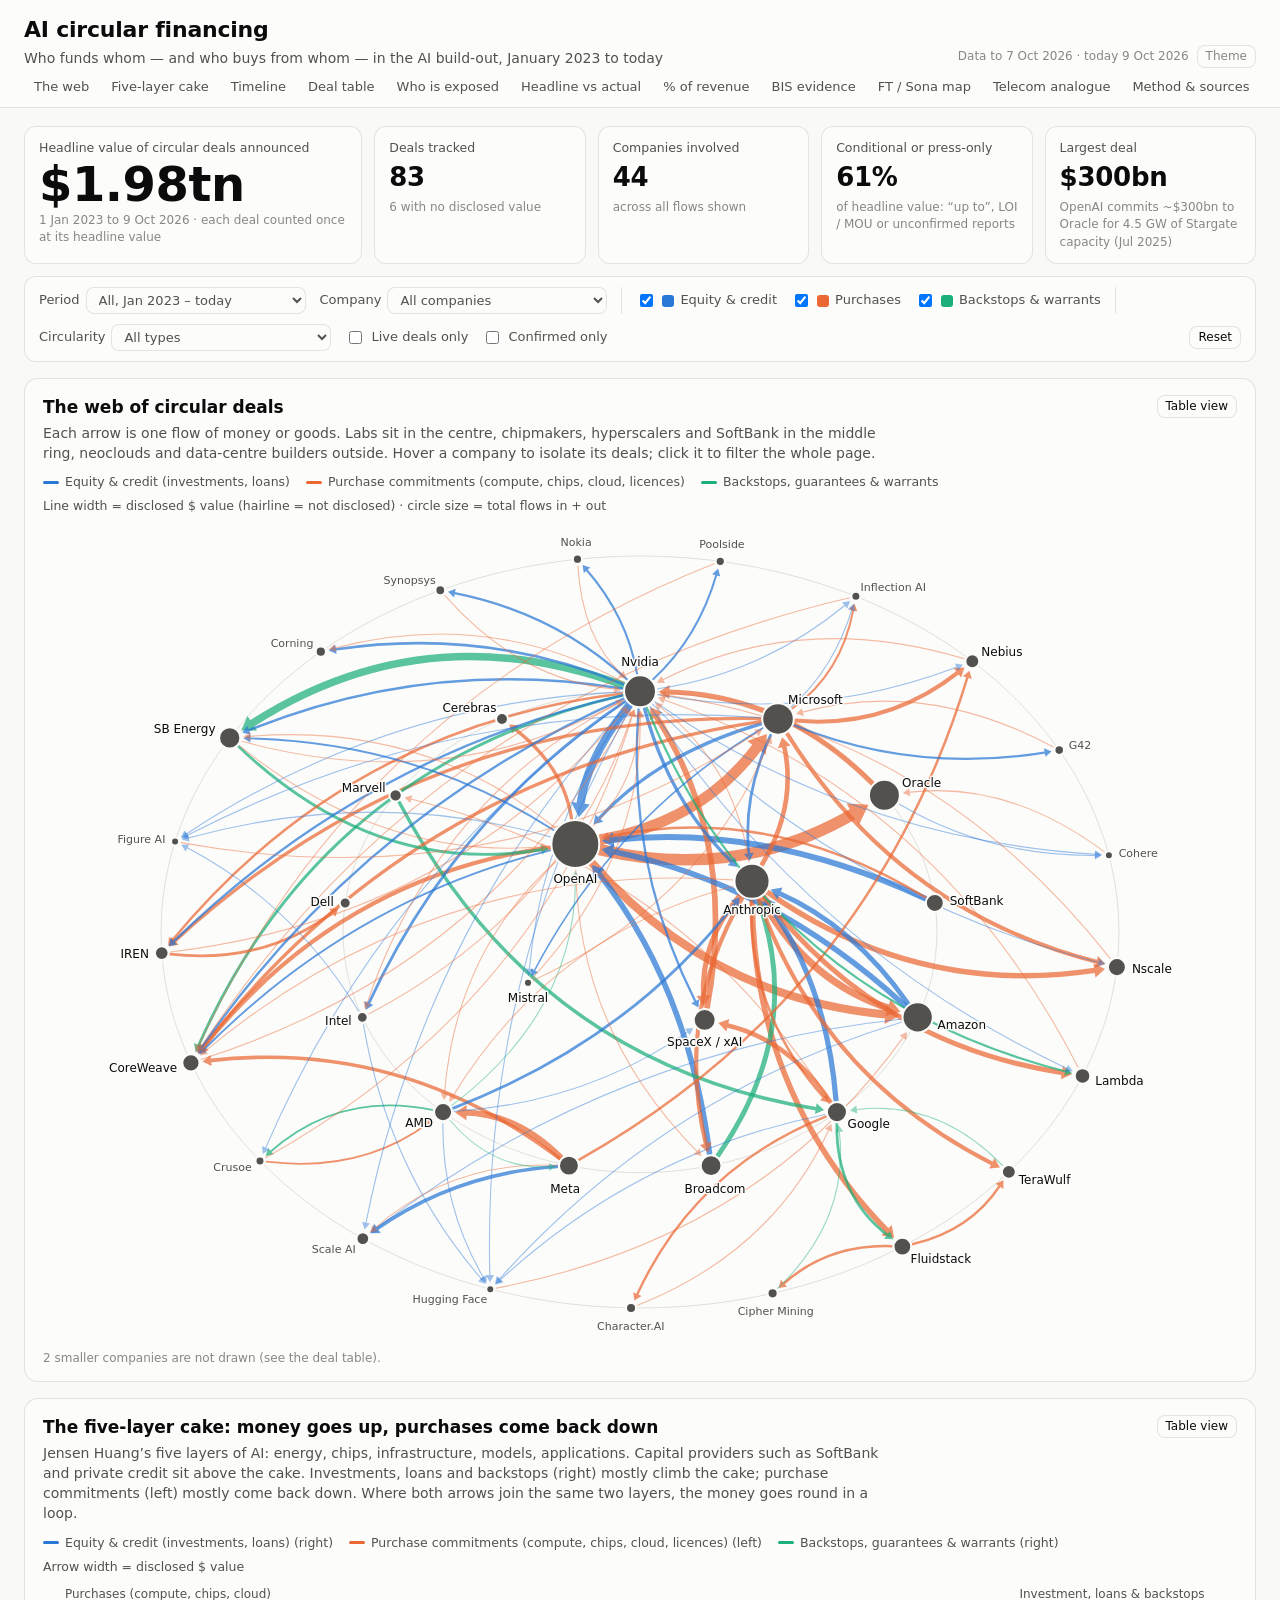
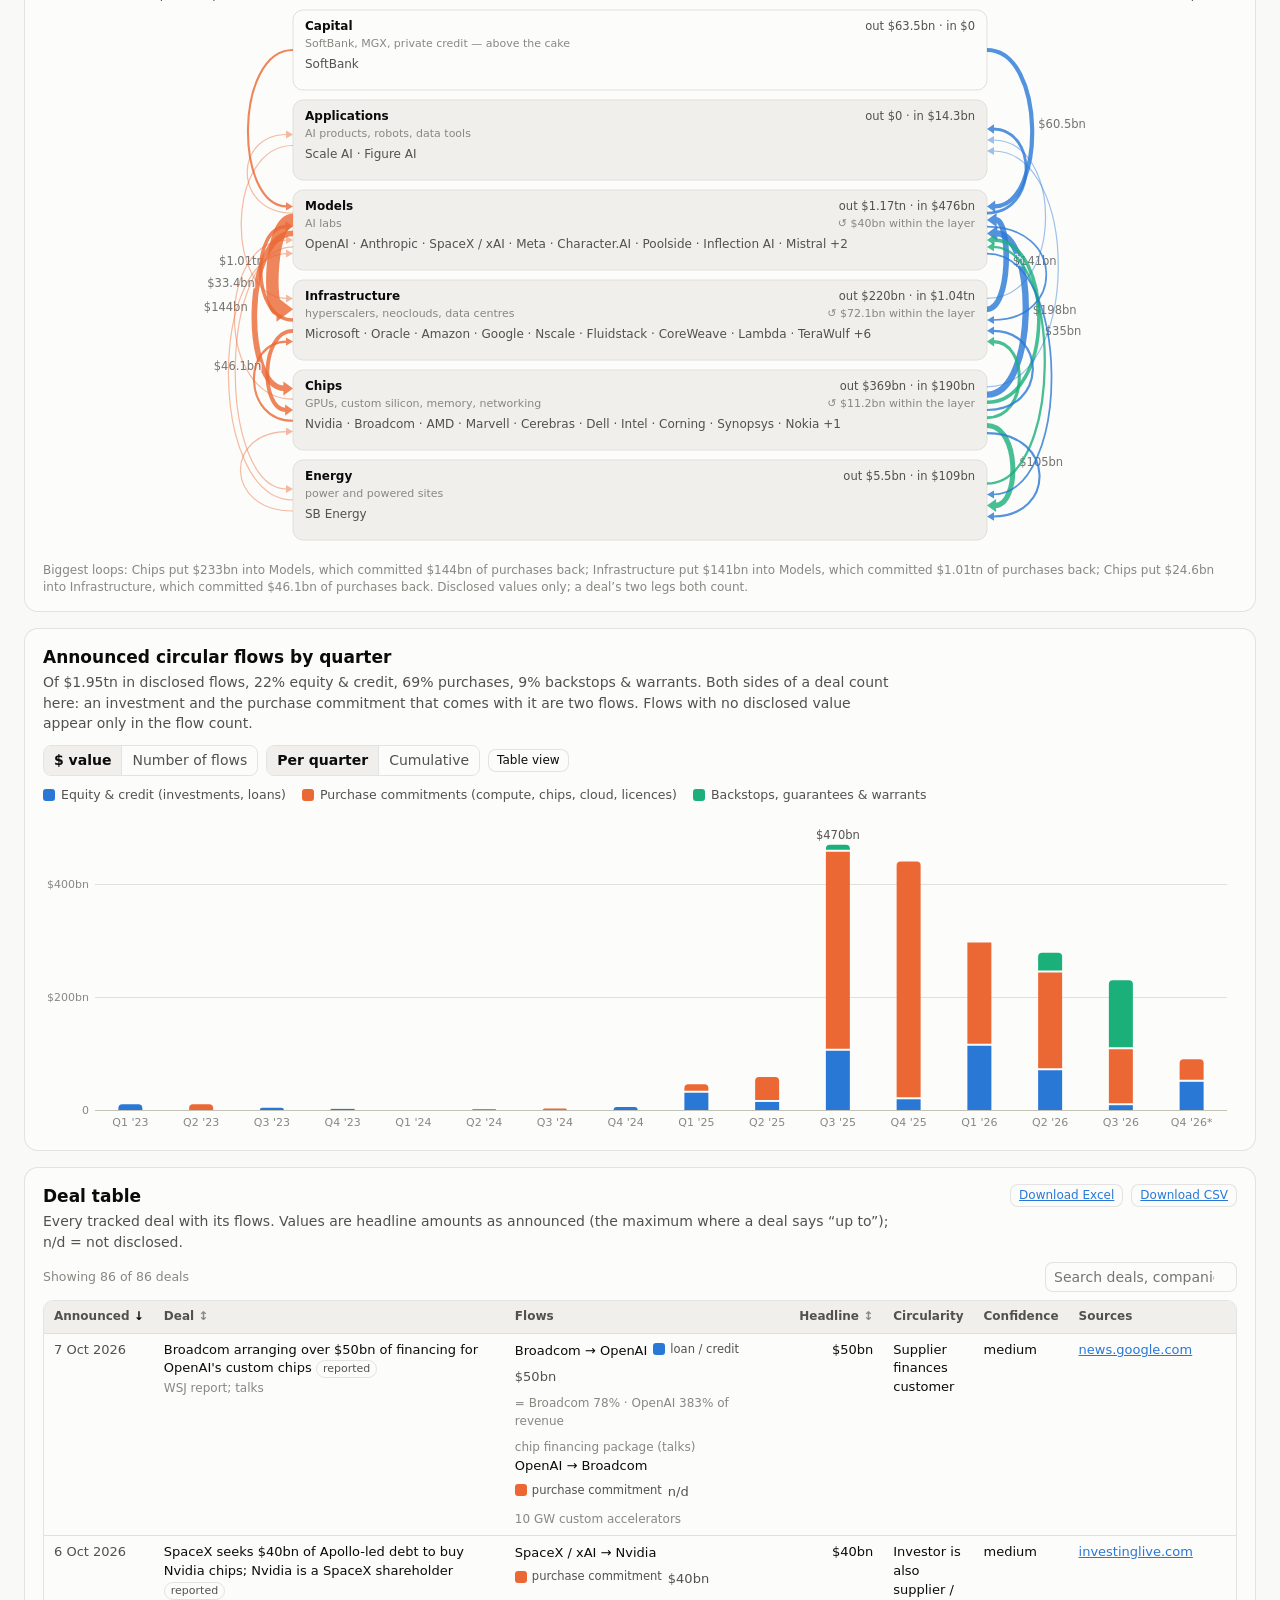
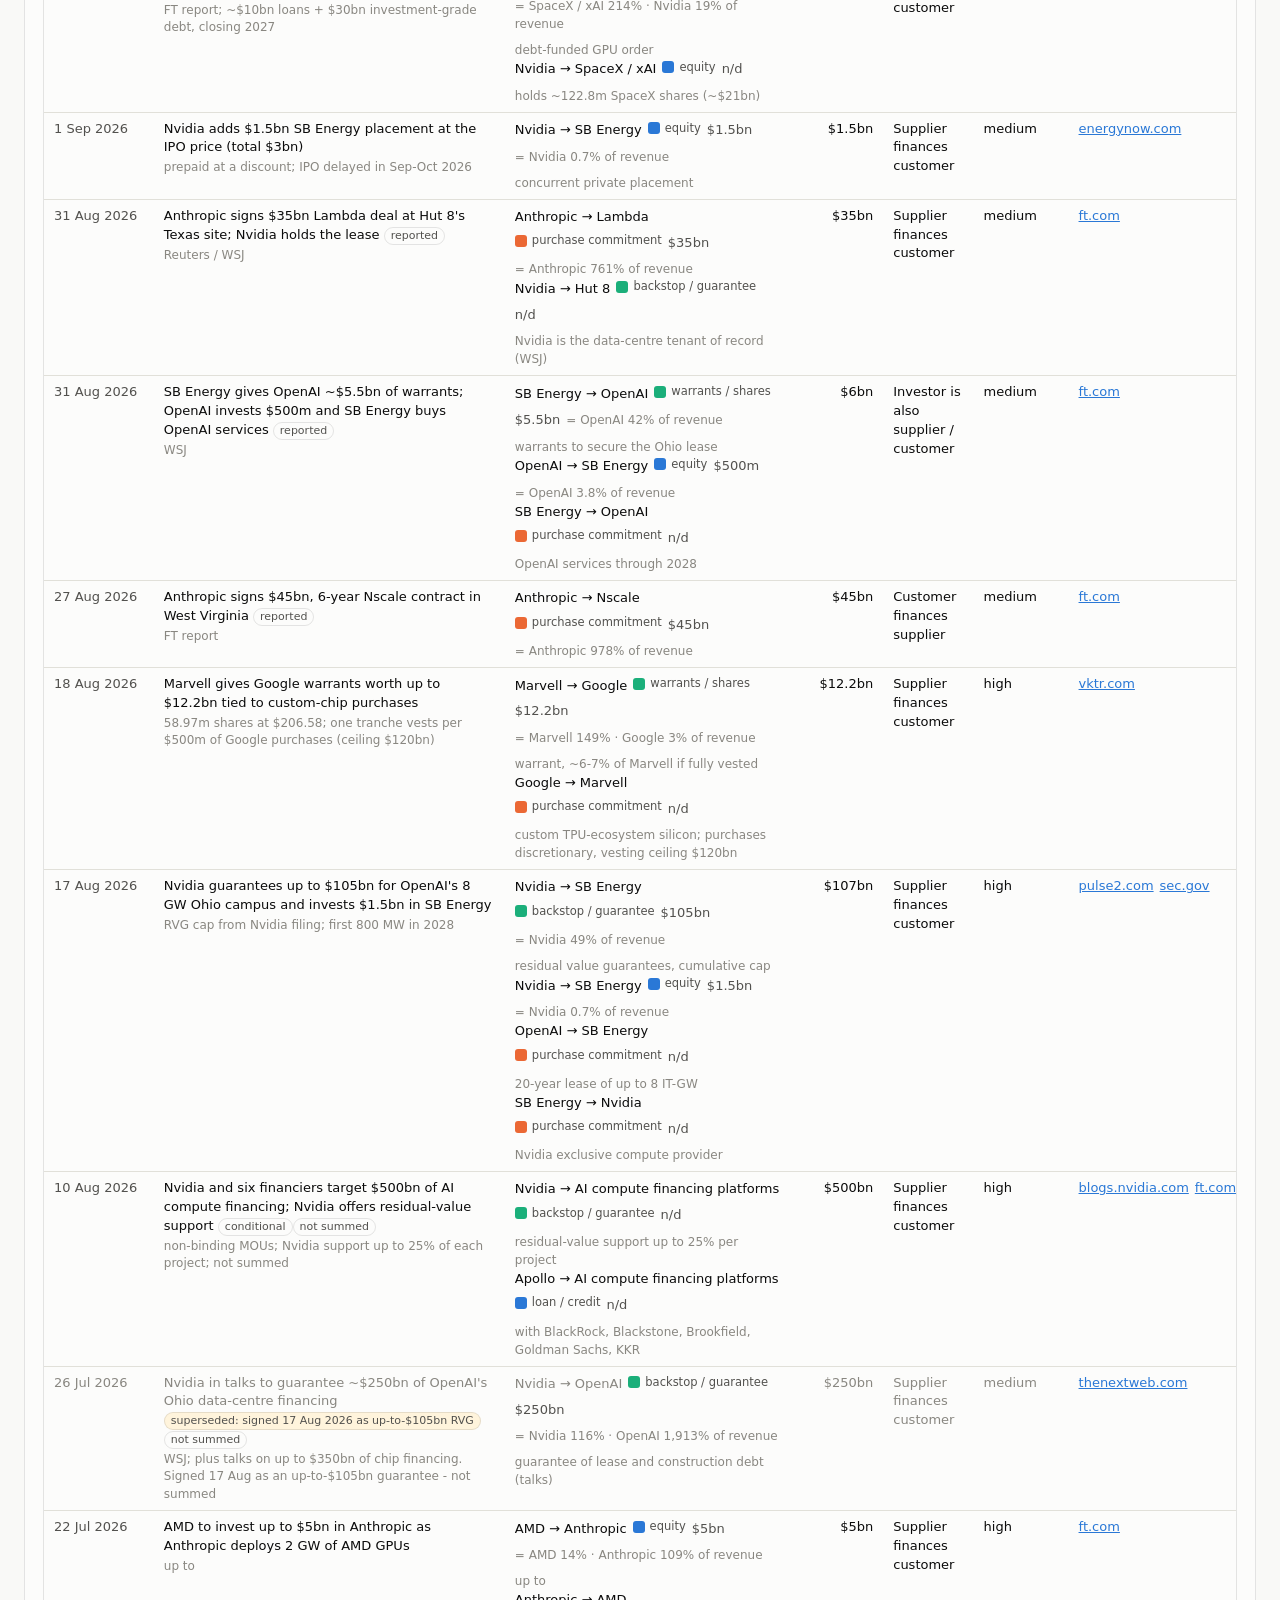
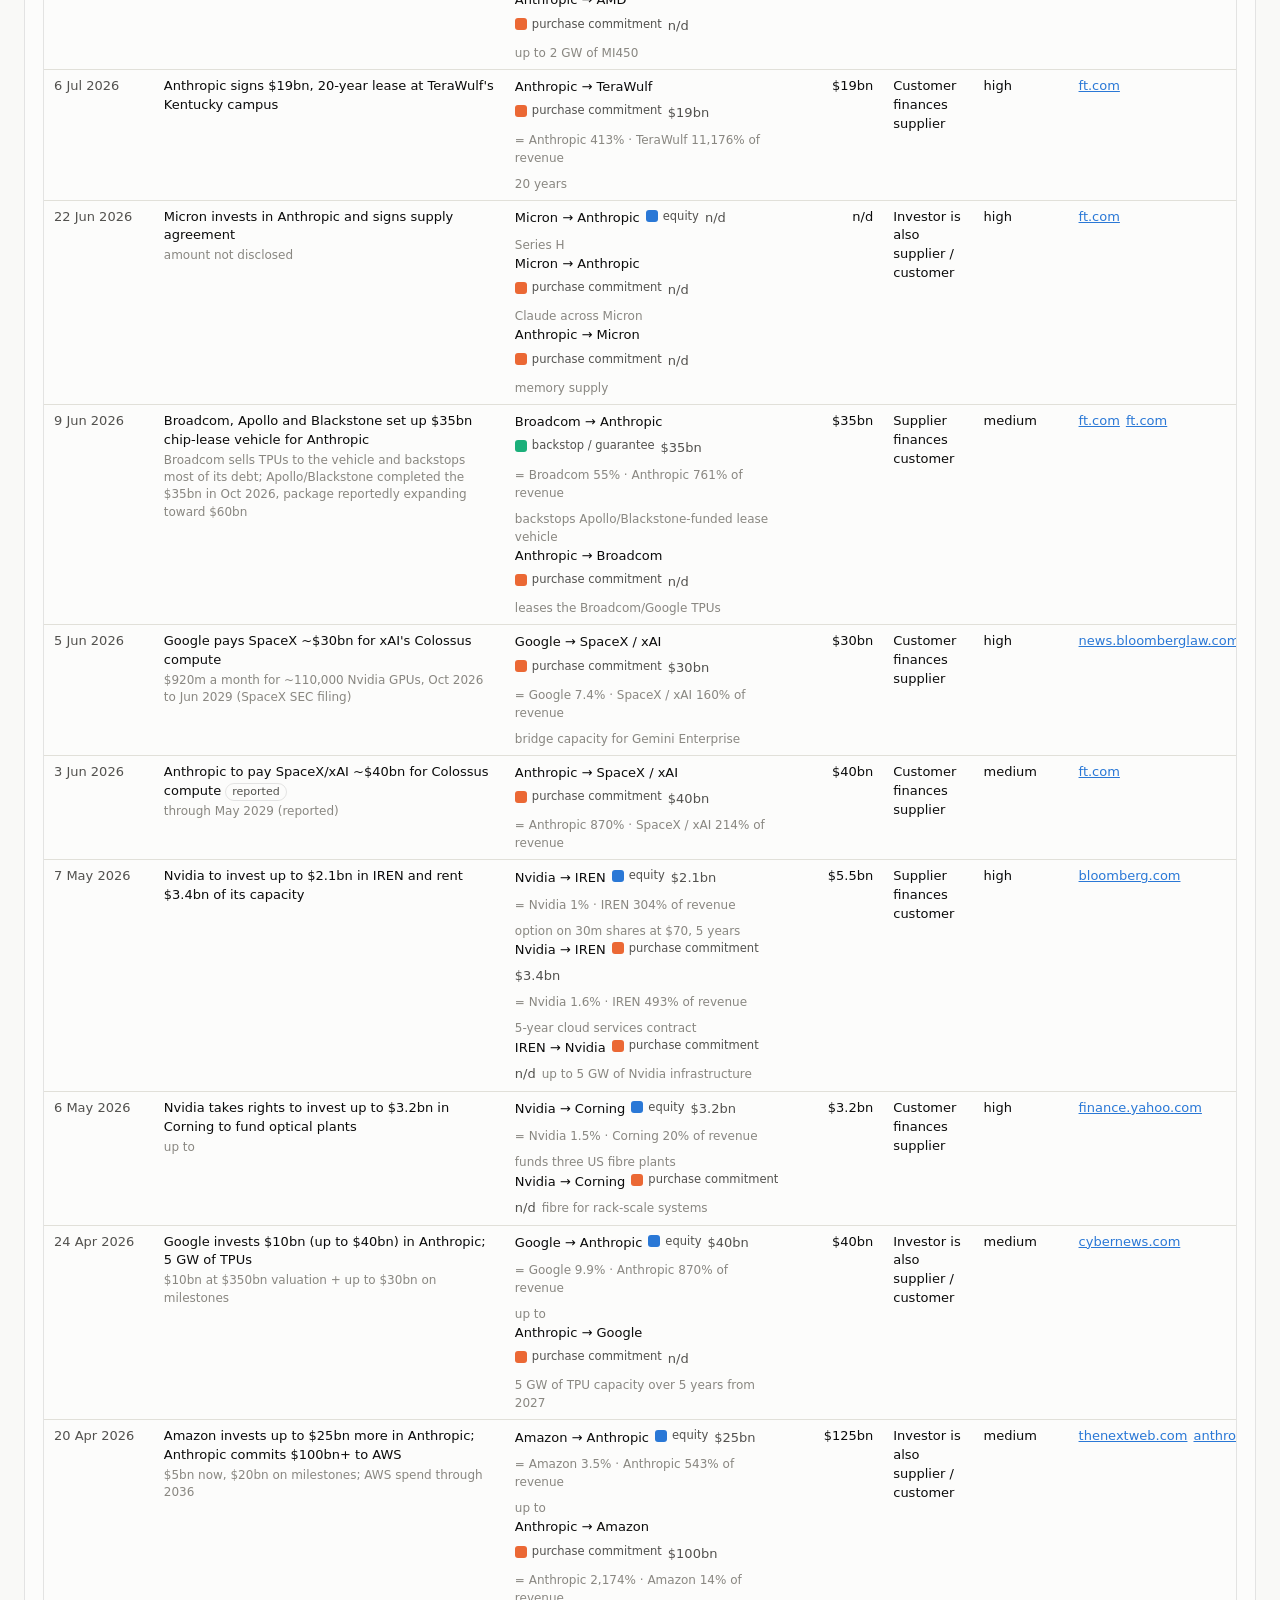
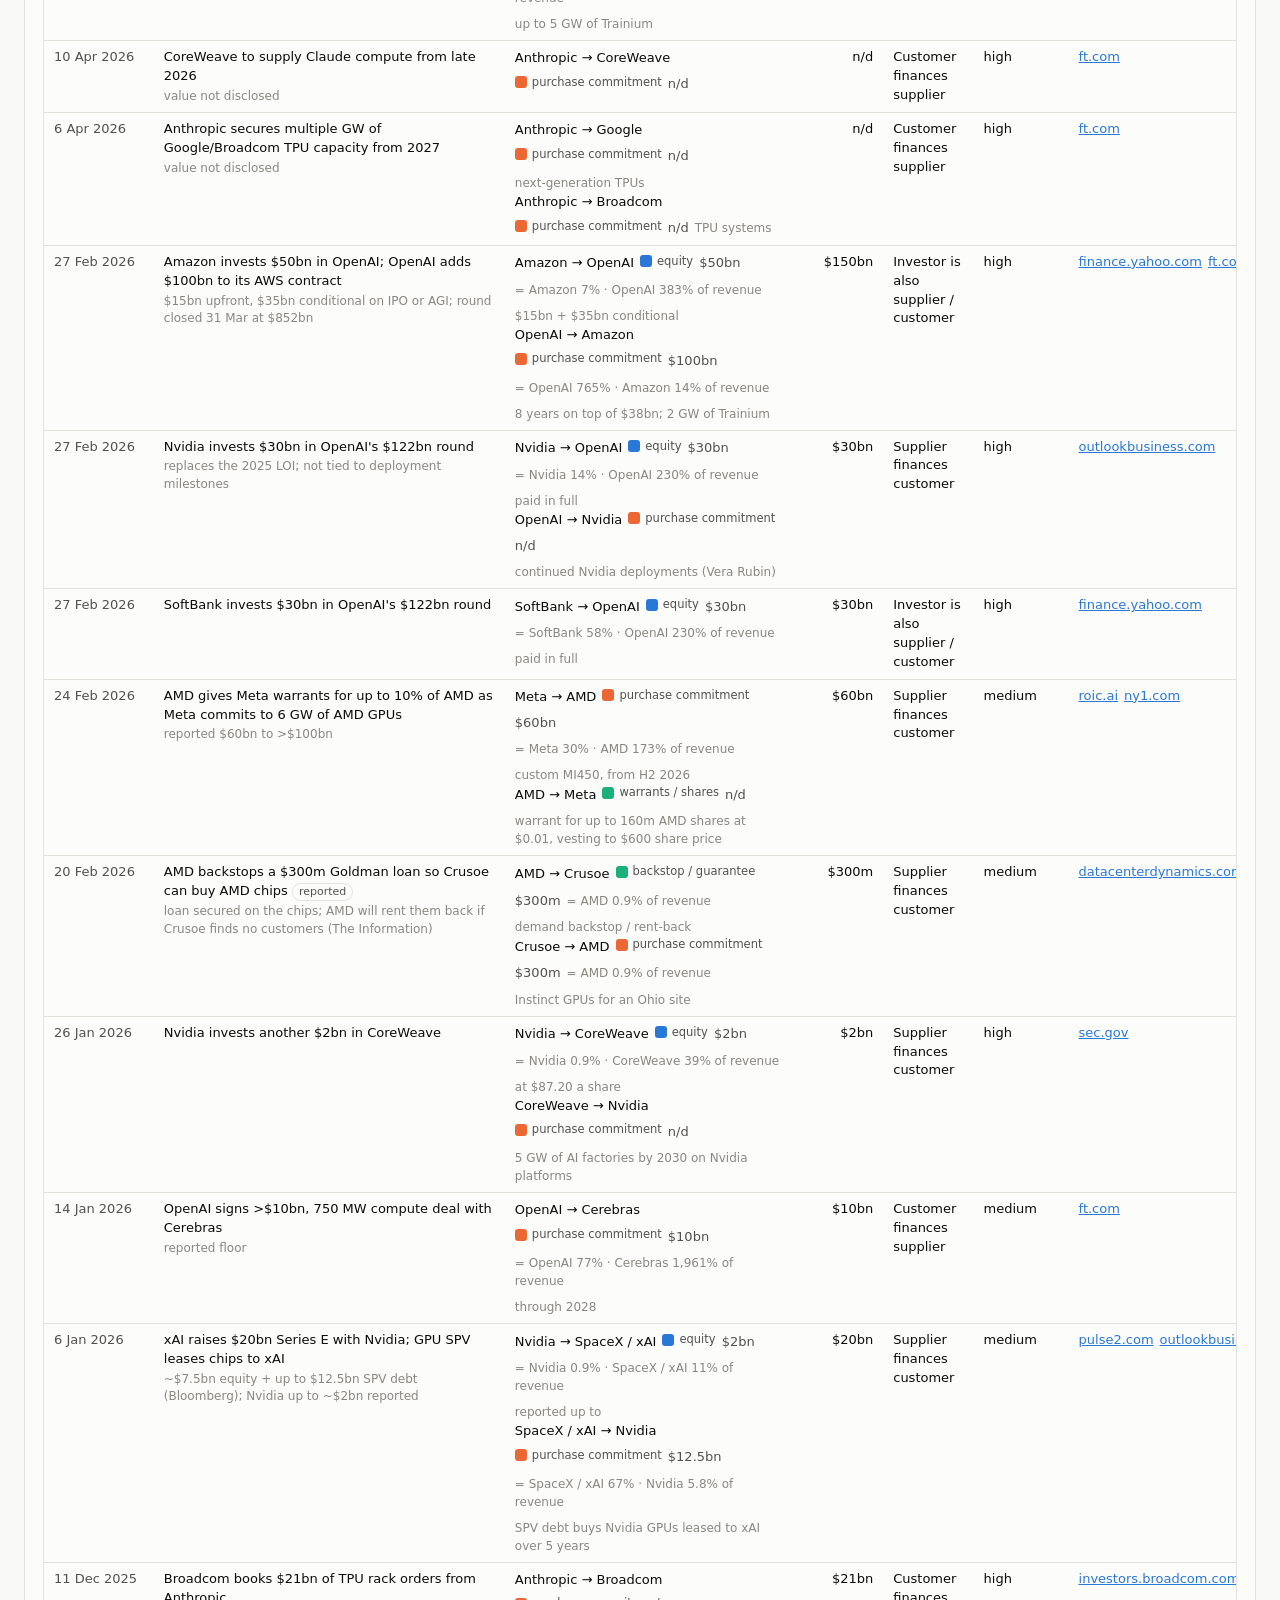
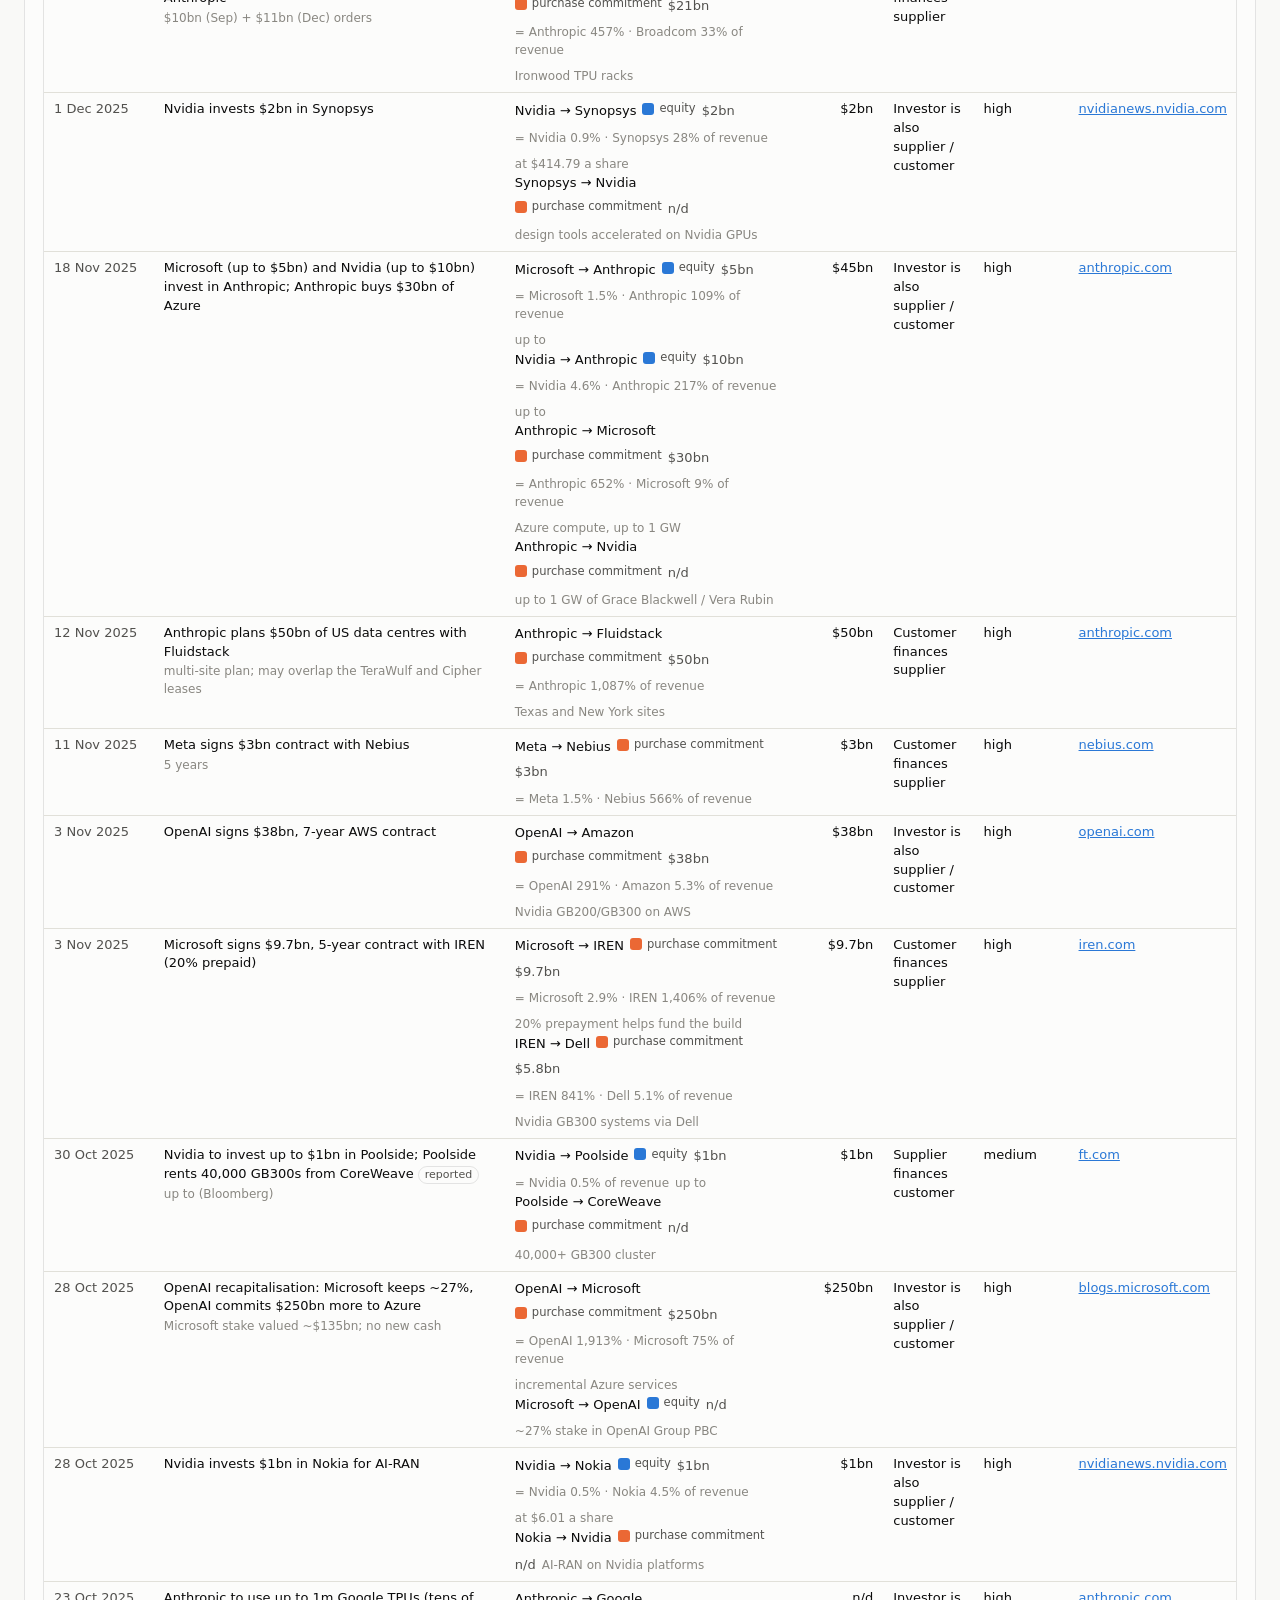
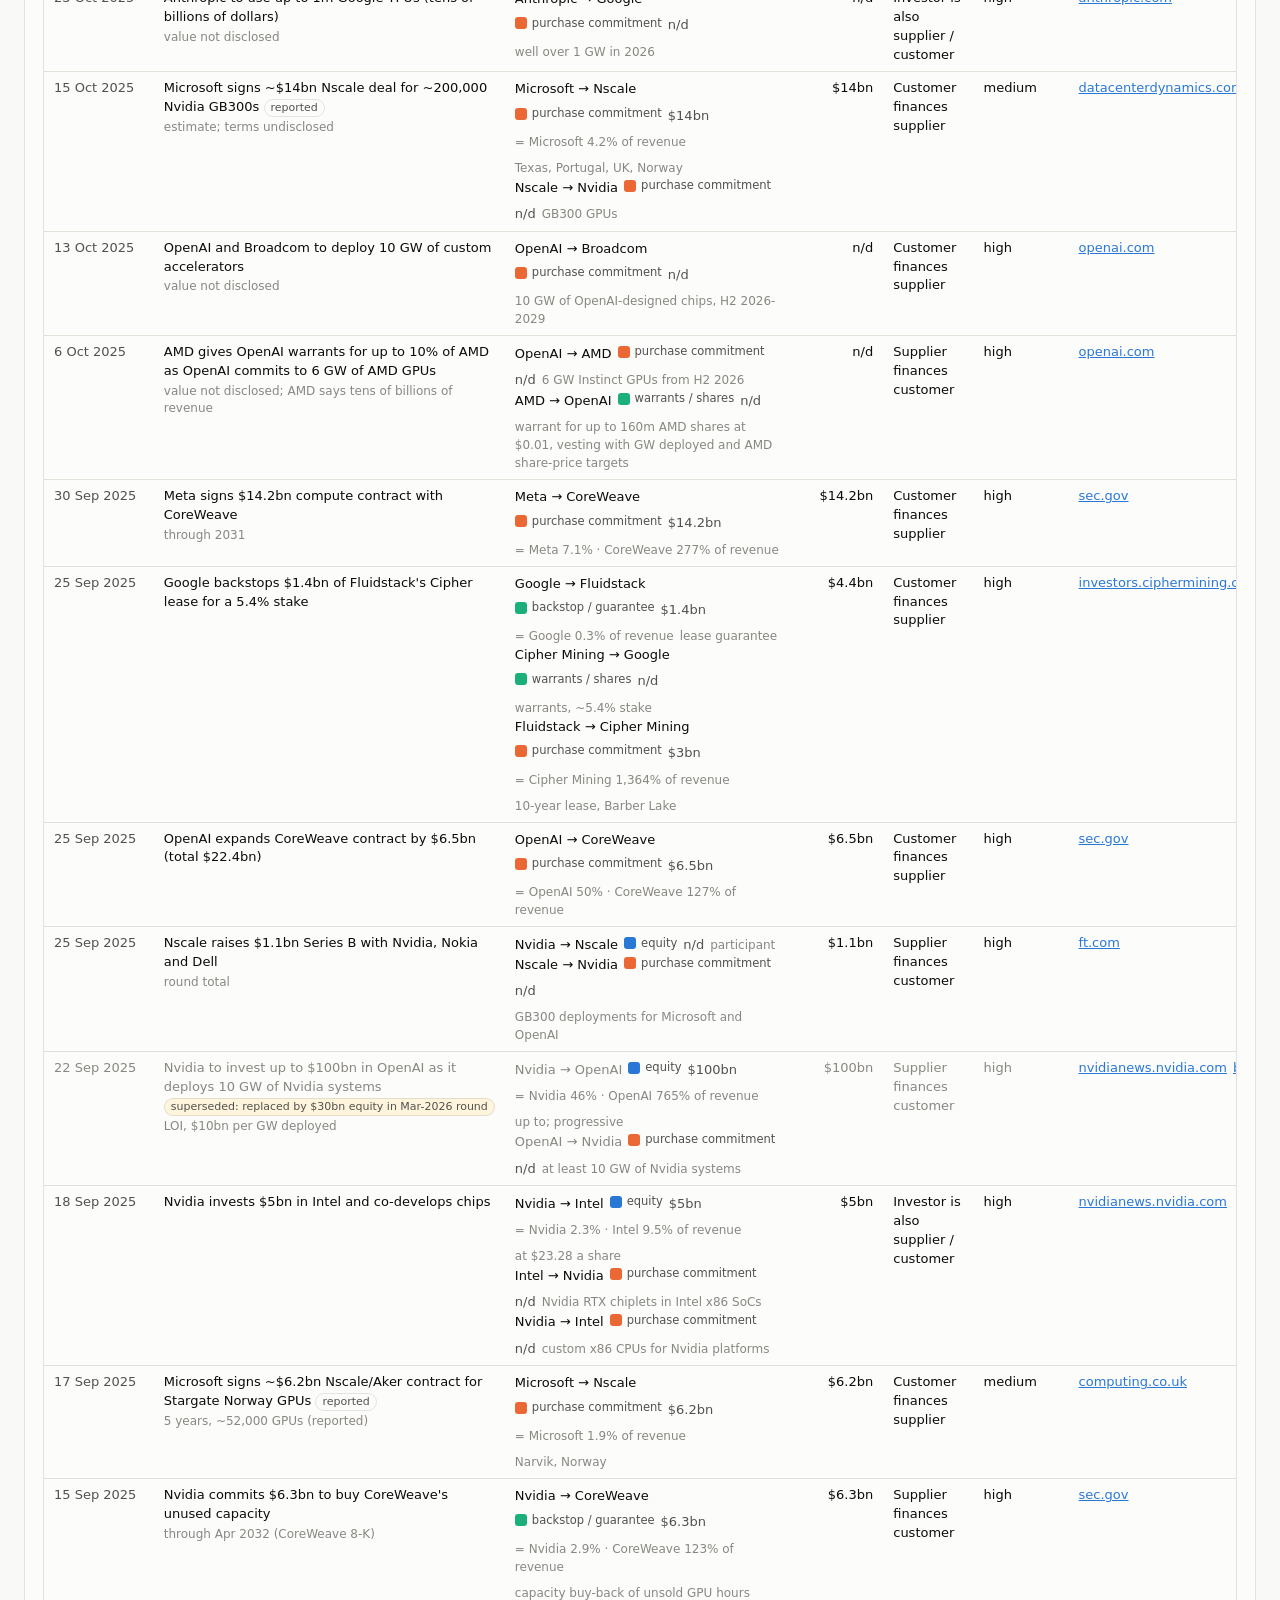
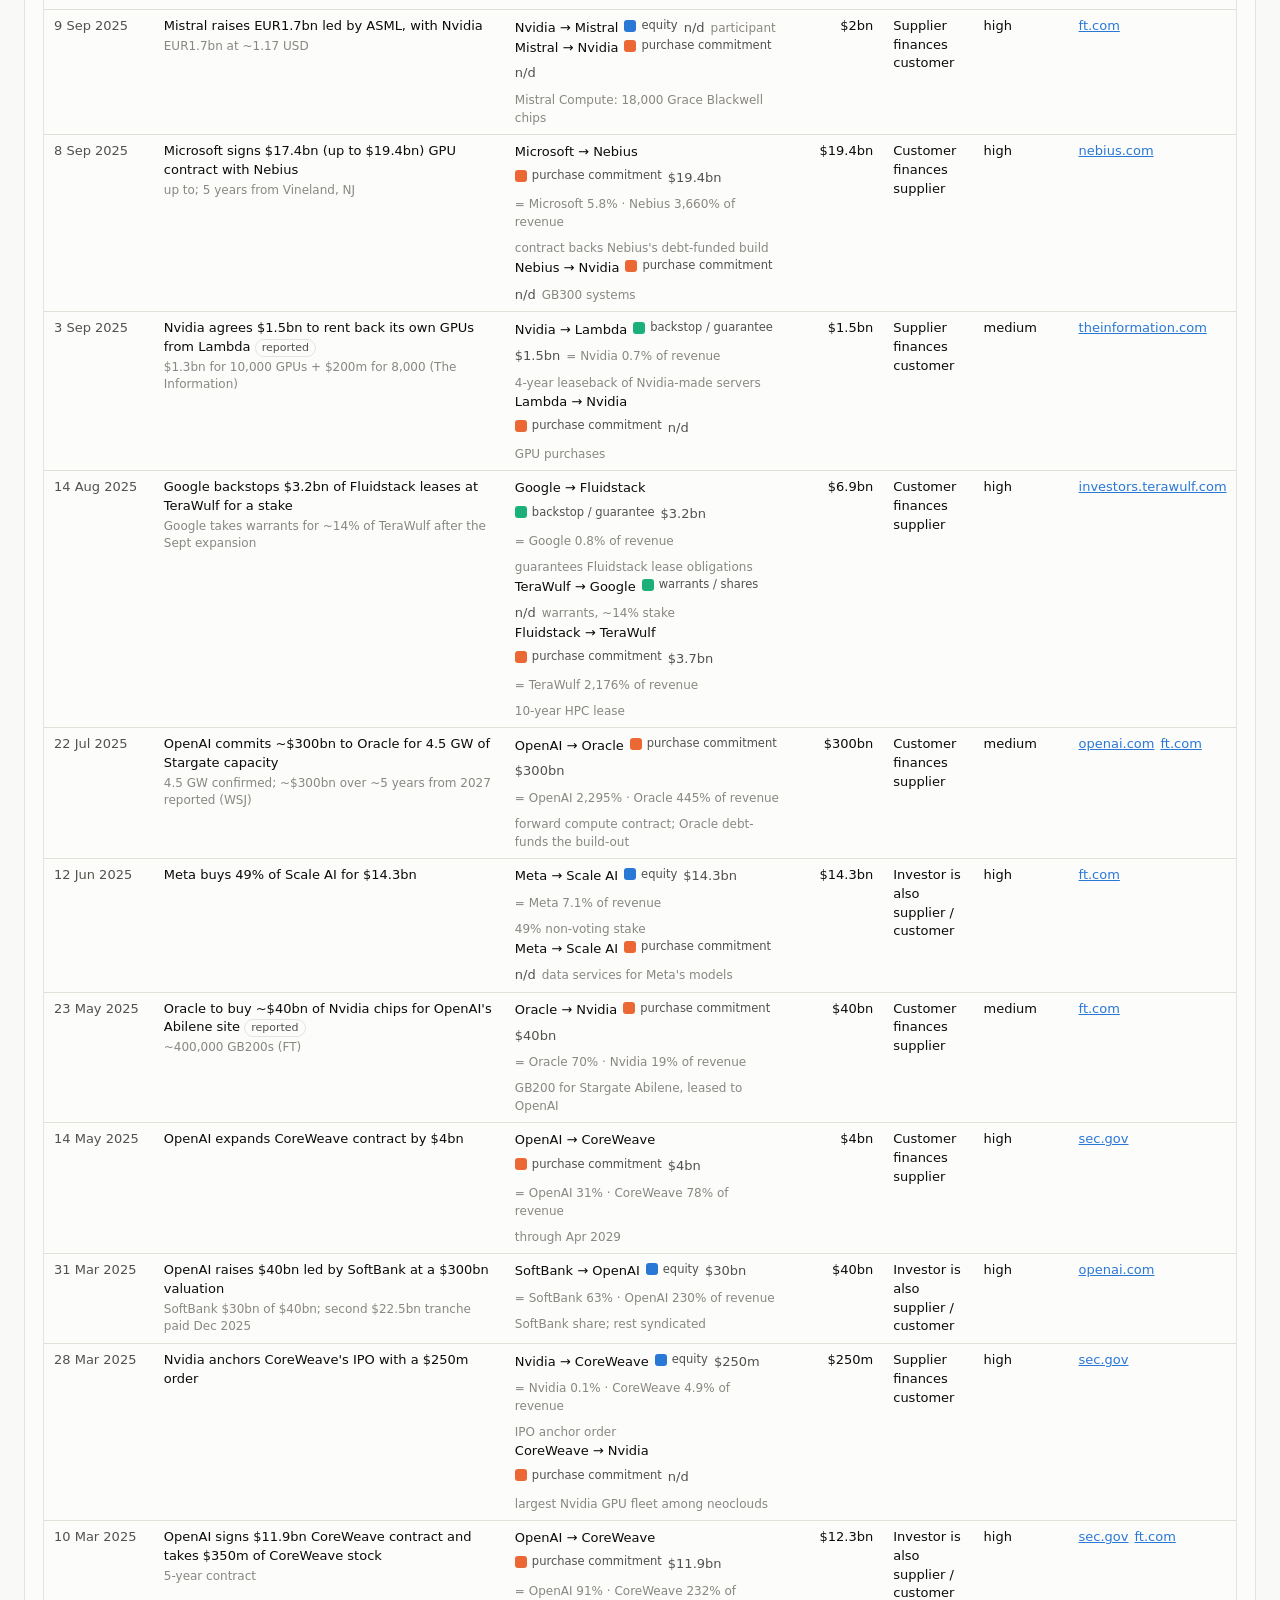
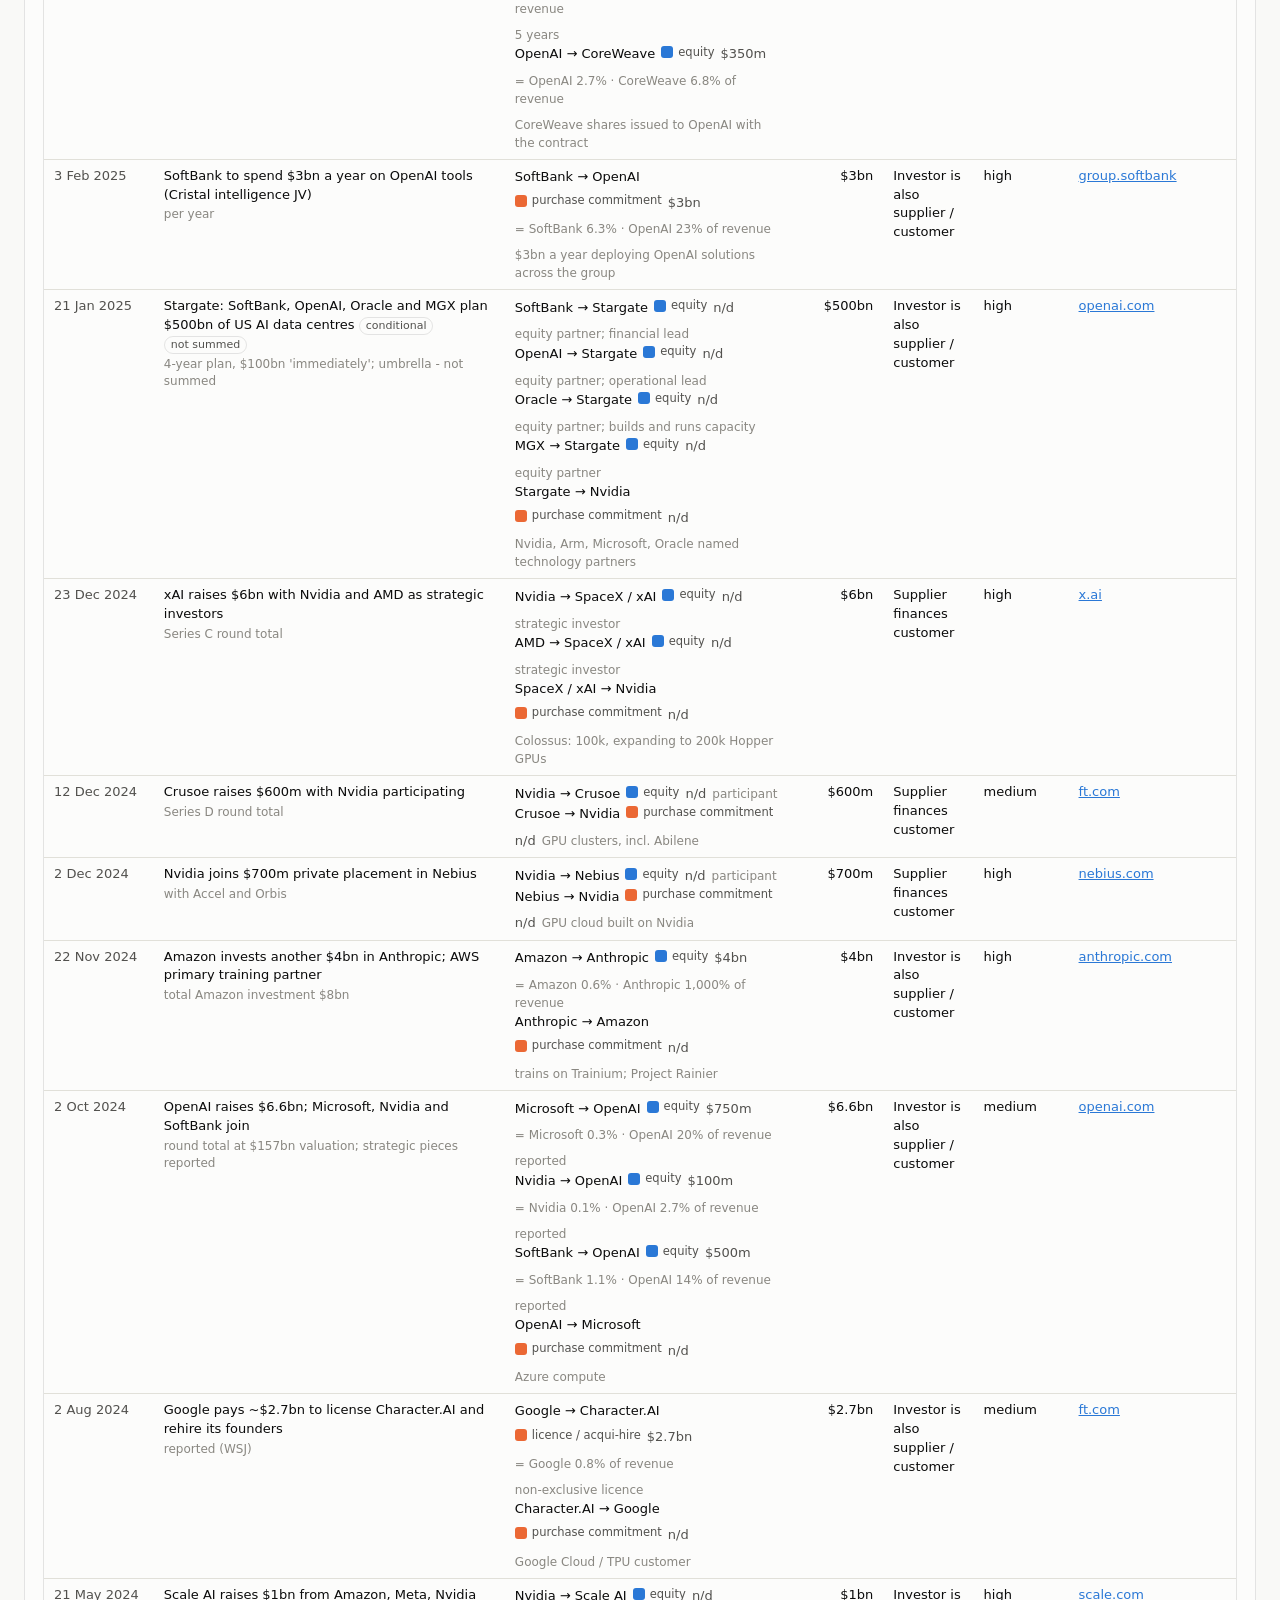
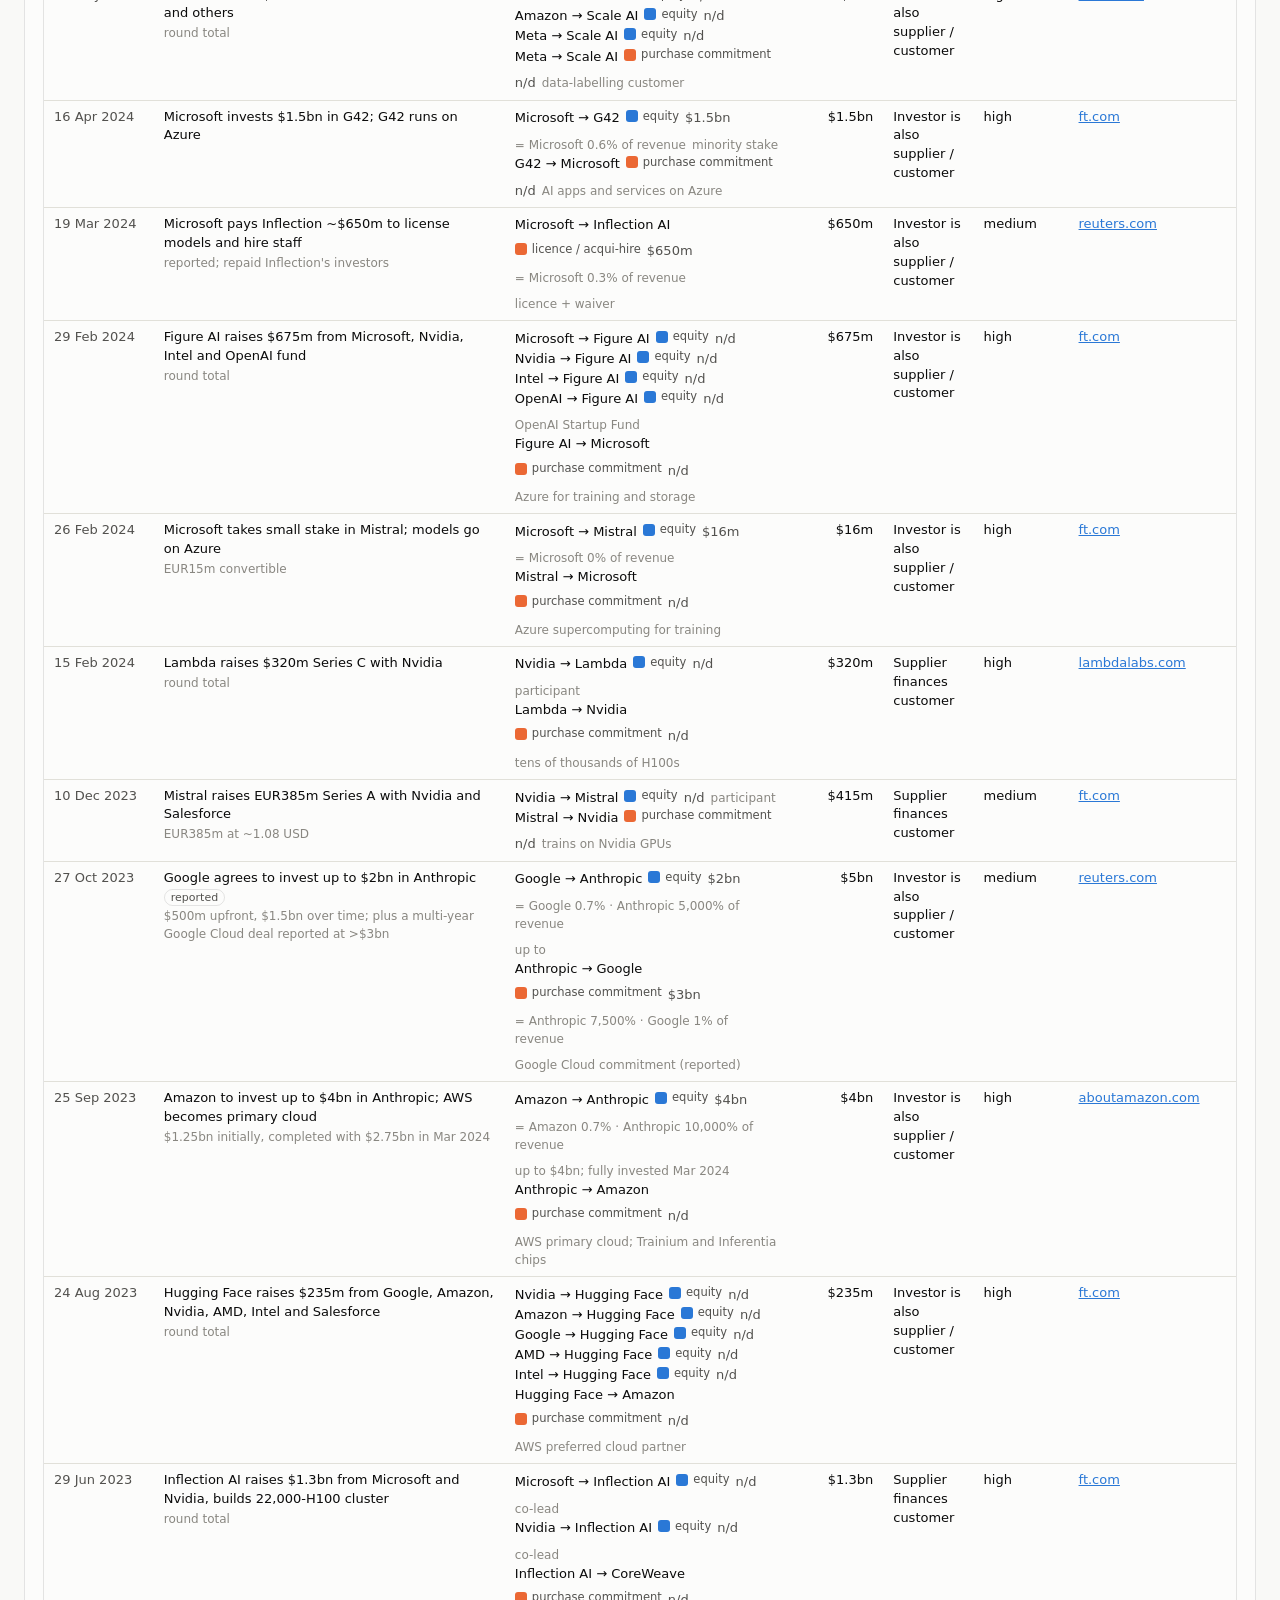
==== commit ac841c5c: "Refresh AI circular financing site (2026-10-09 20:11)" ====
--- a/index.html
+++ b/index.html
@@ -25,10 +25,12 @@
     </div>
     <nav class="jump" aria-label="Sections">
       <a href="#web">The web</a>
+      <a href="#cake">Five-layer cake</a>
       <a href="#timeline">Timeline</a>
       <a href="#table">Deal table</a>
       <a href="#exposure">Who is exposed</a>
       <a href="#hva">Headline vs actual</a>
+      <a href="#revshare">% of revenue</a>
       <a href="#bis">BIS evidence</a>
       <a href="#sona">FT / Sona map</a>
       <a href="#telecom">Telecom analogue</a>
@@ -92,6 +94,20 @@
     <div class="foot" id="webFoot"></div>
   </section>
 
+  <section class="card" id="cake">
+    <header>
+      <div>
+        <h2>The five-layer cake: money goes up, purchases come back down</h2>
+        <p class="desc">Jensen Huang&rsquo;s five layers of AI: energy, chips, infrastructure, models, applications. Capital providers such as SoftBank and private credit sit above the cake. Investments, loans and backstops (right) mostly climb the cake; purchase commitments (left) mostly come back down. Where both arrows join the same two layers, the money goes round in a loop.</p>
+      </div>
+      <div class="ctl"><button class="btn small" type="button" data-tablev="cake">Table view</button></div>
+    </header>
+    <div class="legend" id="cakeLegend"></div>
+    <div class="chart" id="cakeChart"></div>
+    <div class="tablev" id="cakeTable" hidden></div>
+    <div class="foot" id="cakeFoot"></div>
+  </section>
+
   <section class="card" id="timeline">
     <header>
       <div>
@@ -165,6 +181,23 @@
       <div class="tablev" id="hvaTable" hidden></div>
     </section>
   </div>
+
+  <section class="card" id="revshare">
+    <header>
+      <div>
+        <h2>Deal size as a % of annual revenue</h2>
+        <p class="desc" id="rsDesc">Each flow&rsquo;s headline value against the annual revenue of the company paying it or receiving it. Above 100%, one deal is bigger than a full year of that company&rsquo;s sales.</p>
+      </div>
+      <div class="ctl">
+        <span class="seg" role="group" aria-label="Whose revenue"><button type="button" data-rs="from" aria-pressed="true">Payer&rsquo;s revenue</button><button type="button" data-rs="to" aria-pressed="false">Recipient&rsquo;s revenue</button></span>
+        <button class="btn small" type="button" data-tablev="revshare">Table view</button>
+      </div>
+    </header>
+    <div class="legend" id="rsLegend"></div>
+    <div class="chart" id="rsChart"></div>
+    <div class="tablev" id="rsTable" hidden></div>
+    <div class="foot" id="rsFoot"></div>
+  </section>
 
   <section class="card" id="bis">
     <header>
--- a/app.css
+++ b/app.css
@@ -153,6 +153,11 @@
 svg.dim .web-edge.hl { opacity: 0.95; }
 svg.dim .web-node { opacity: 0.25; }
 svg.dim .web-node.hl { opacity: 1; }
+.cake-arrow { opacity: 0.8; transition: opacity 0.12s; }
+.cake-arrow.nd { opacity: 0.45; }
+.cake-arrow text { paint-order: stroke; stroke: var(--surface); stroke-width: 3px; stroke-linejoin: round; }
+svg.dim .cake-arrow { opacity: 0.08; }
+svg.dim .cake-arrow.hl { opacity: 1; }
 .ring-guide { fill: none; stroke: var(--grid); stroke-width: 1; }
 .ring-label { fill: var(--muted); font-size: 11px; letter-spacing: 0.04em; text-transform: uppercase; }
 
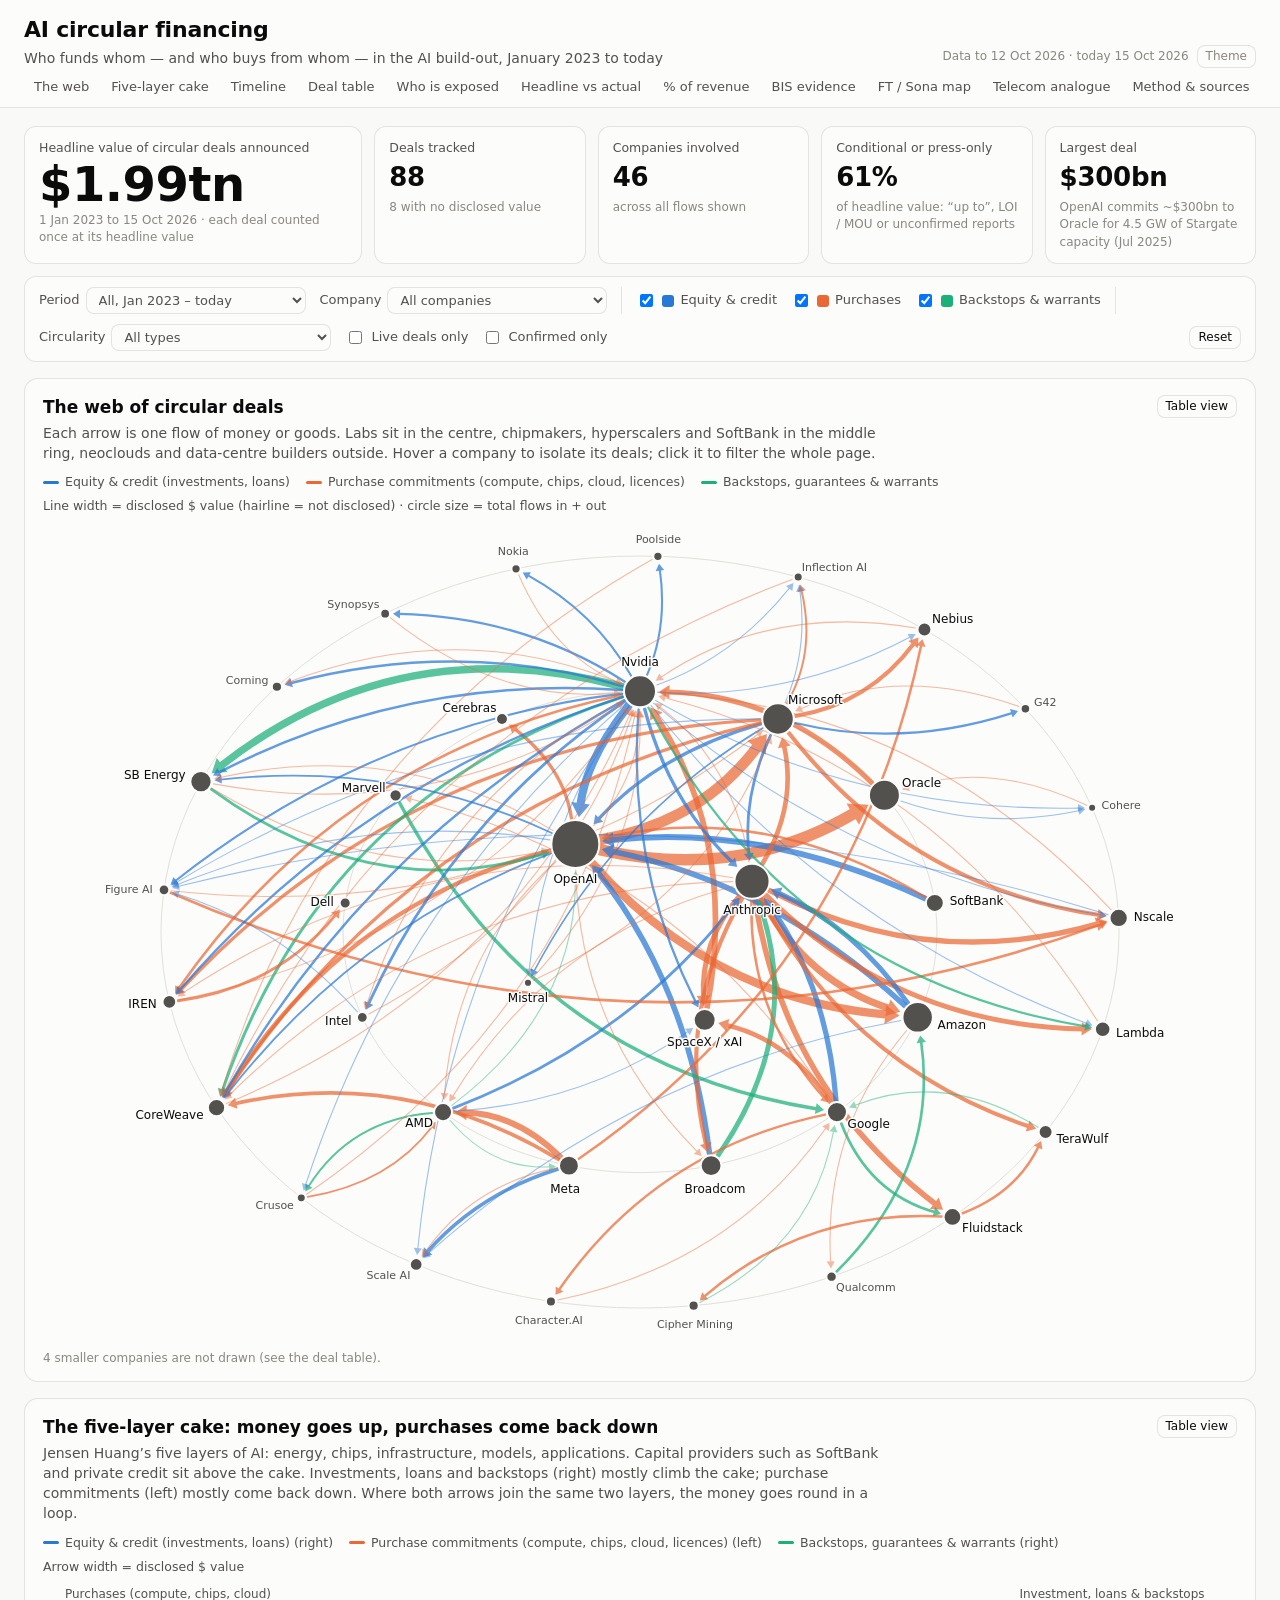
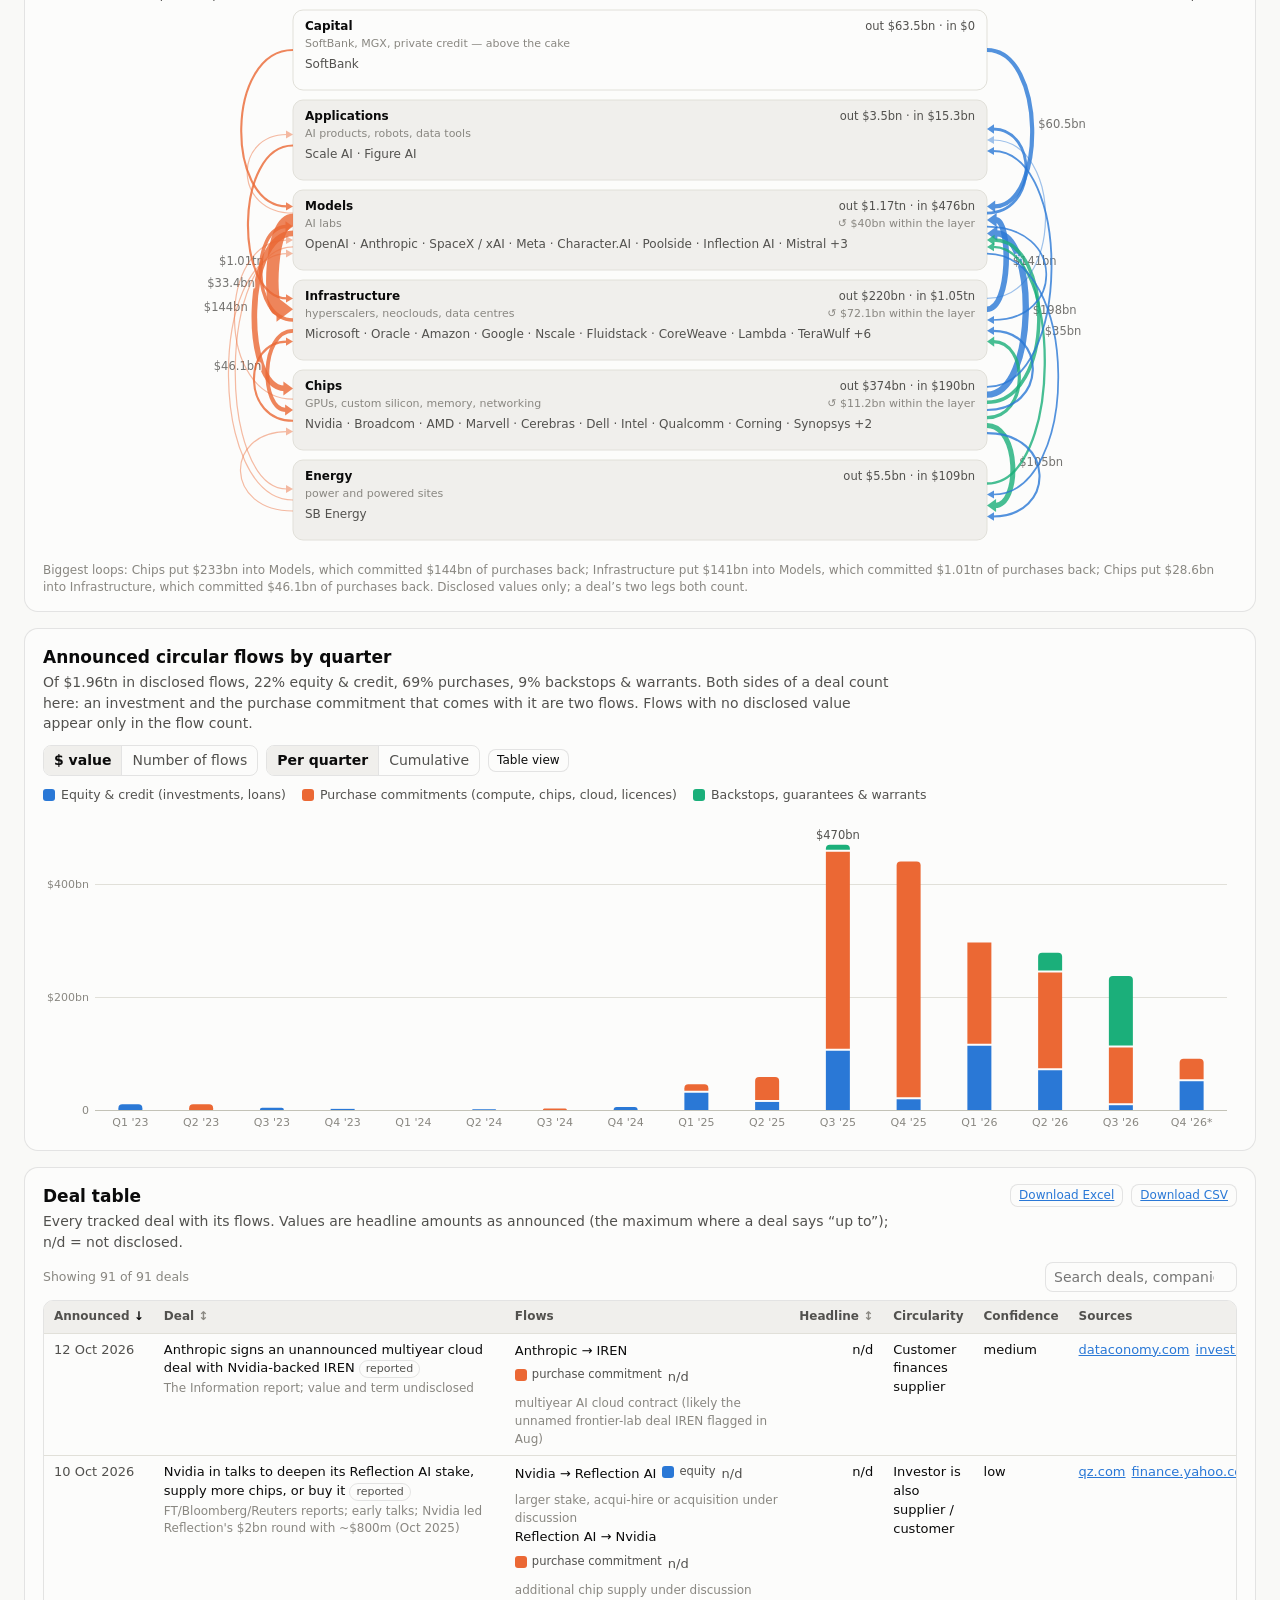
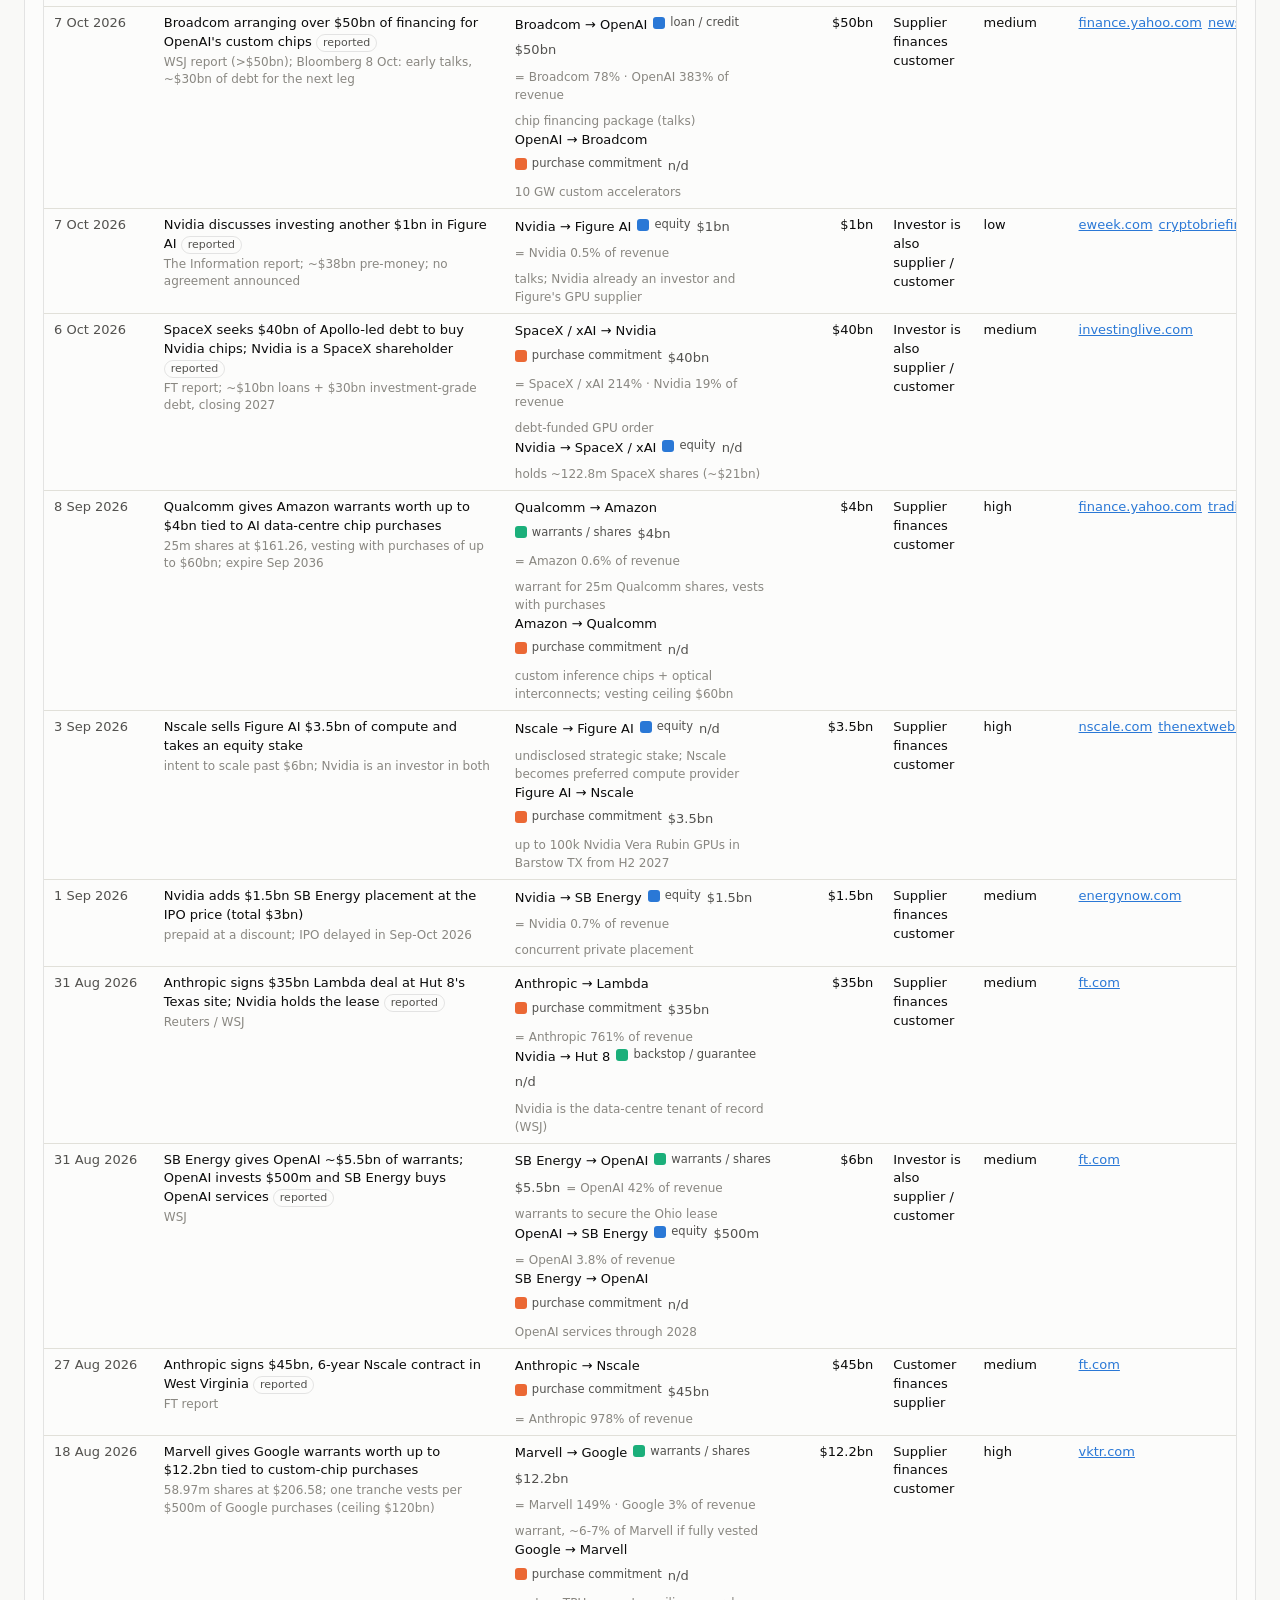
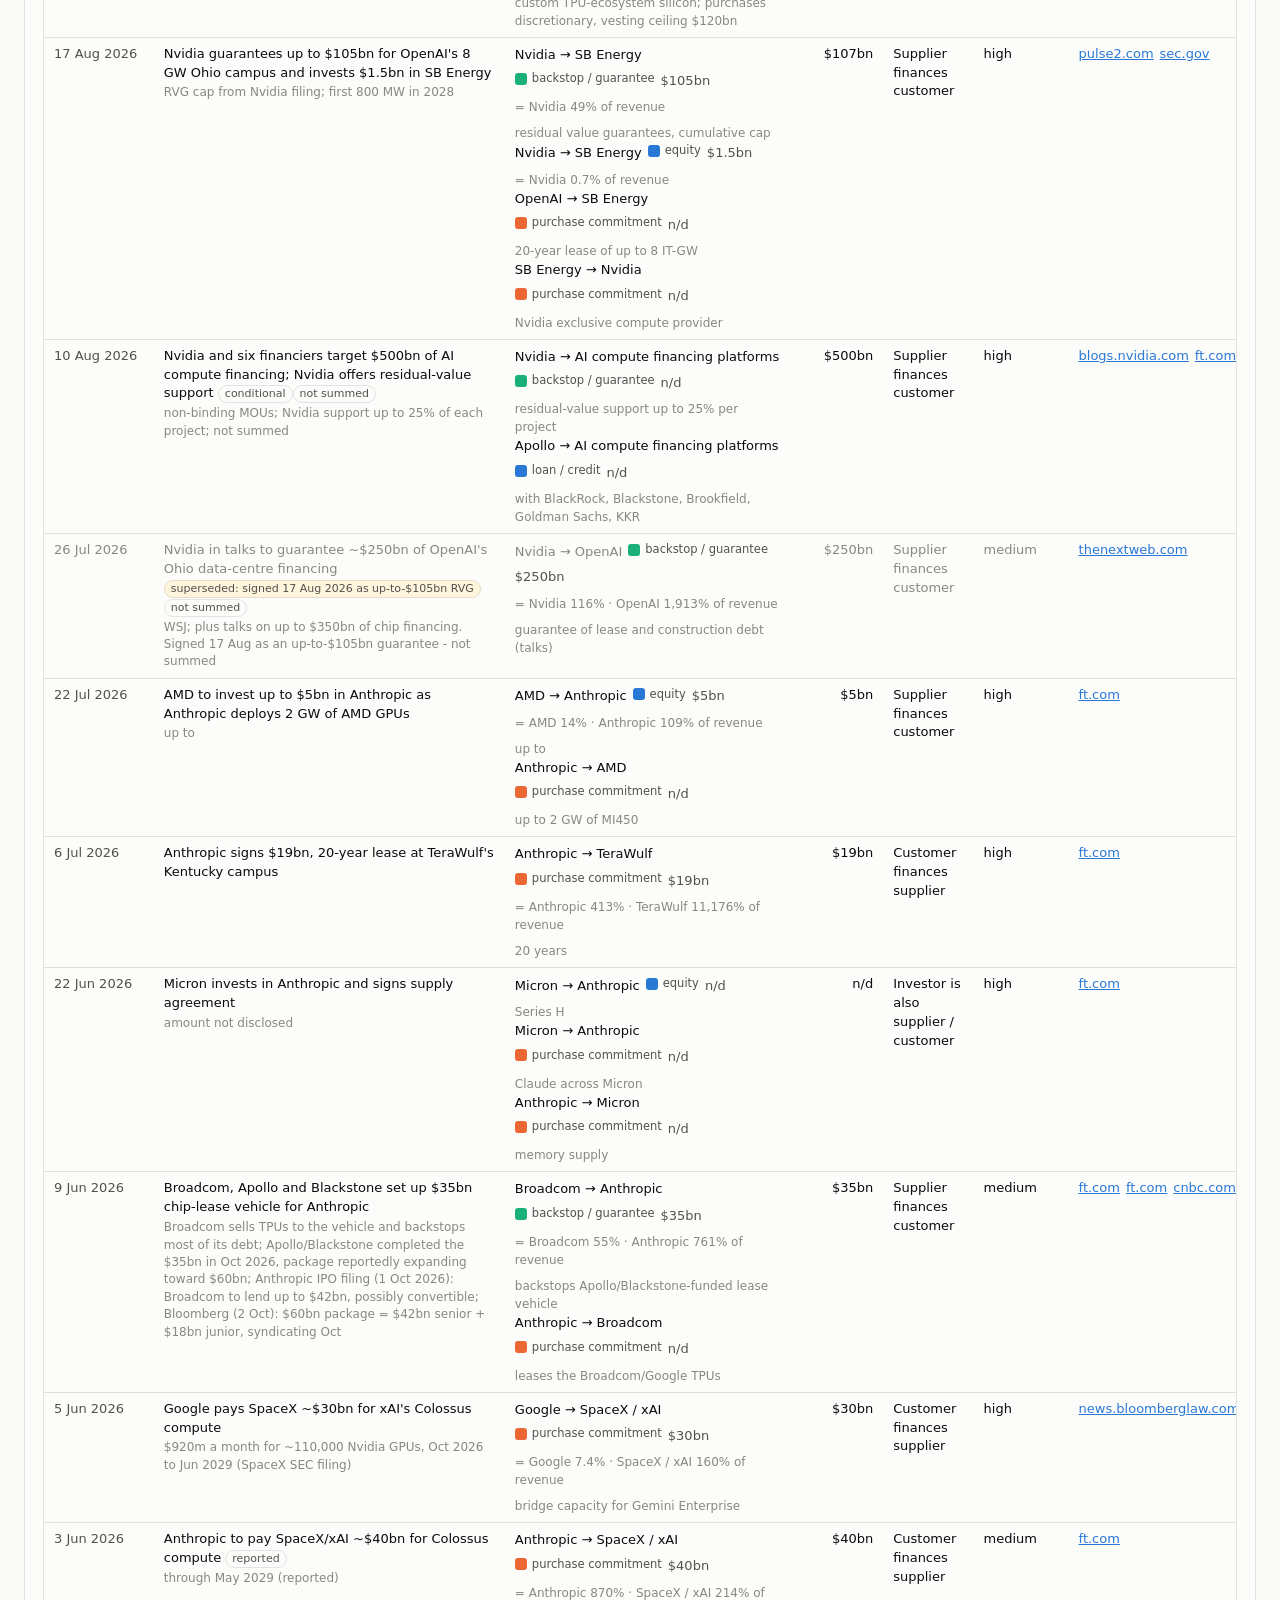
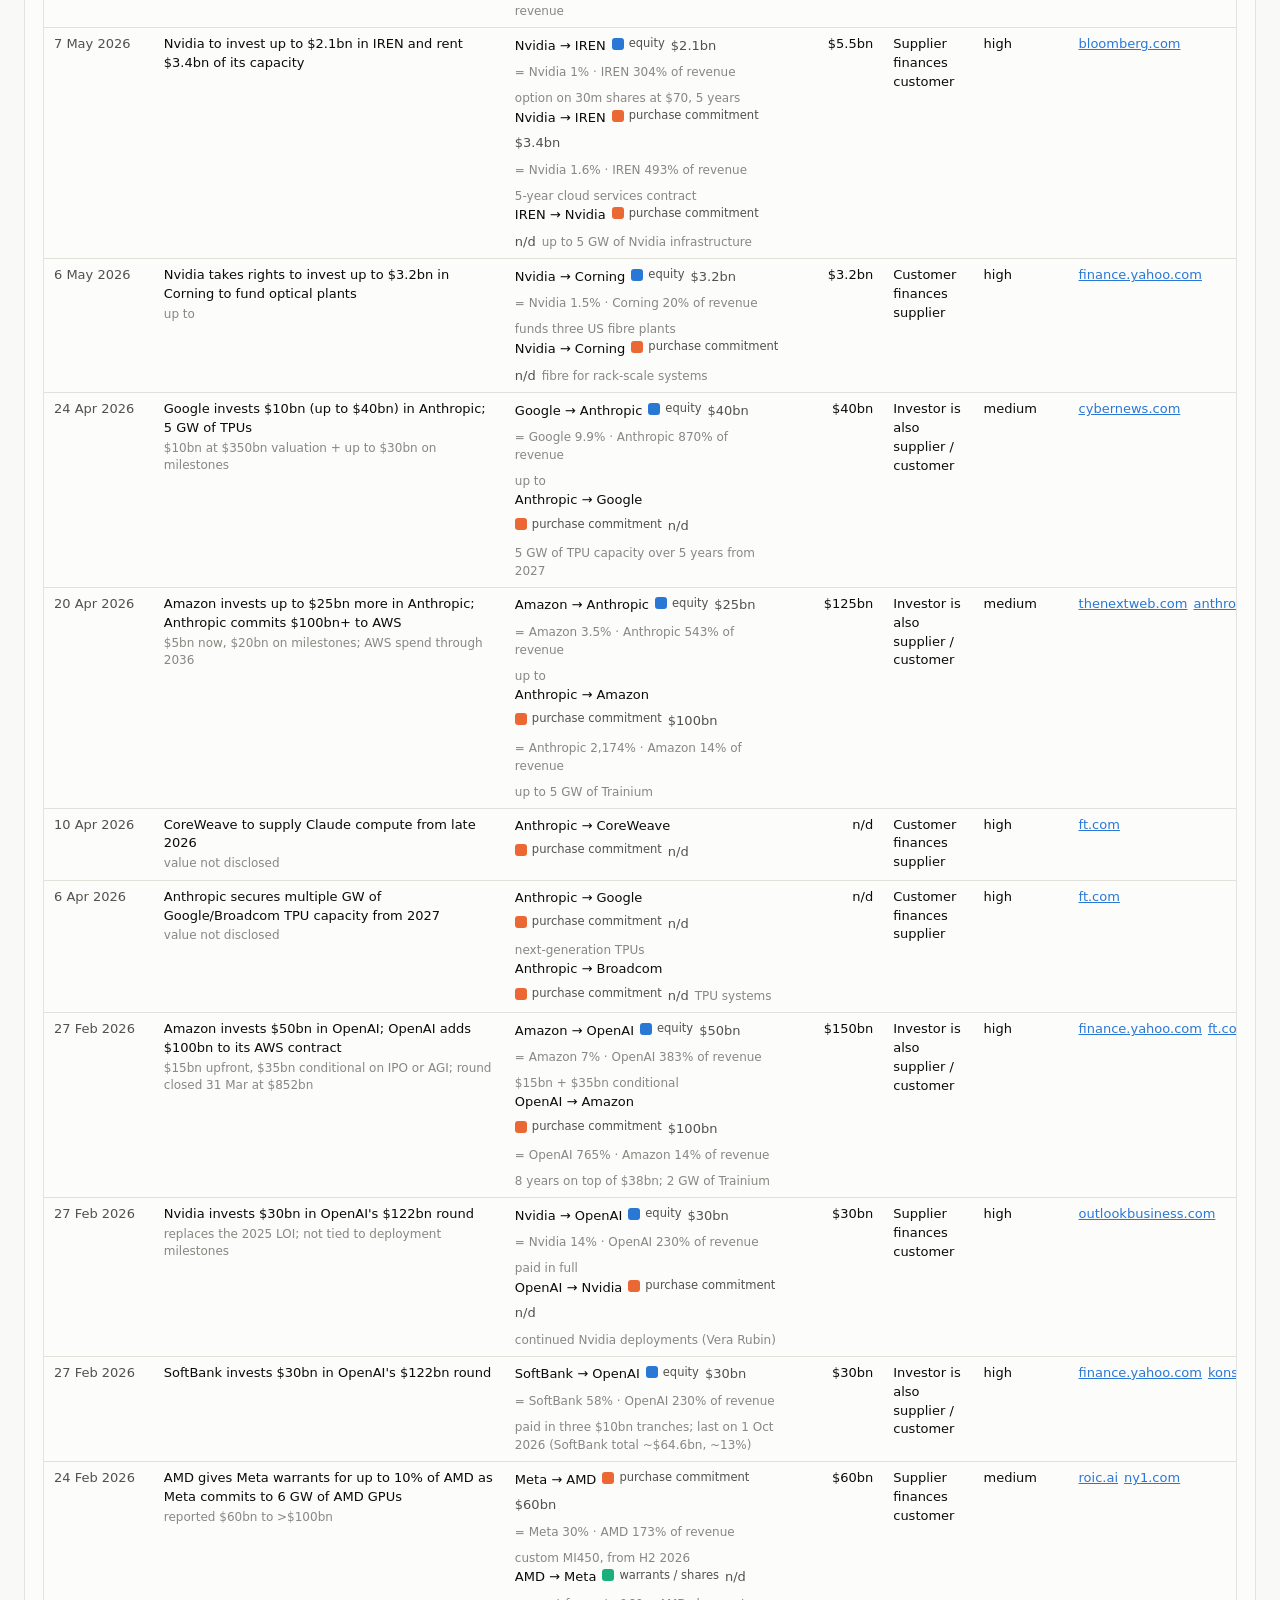
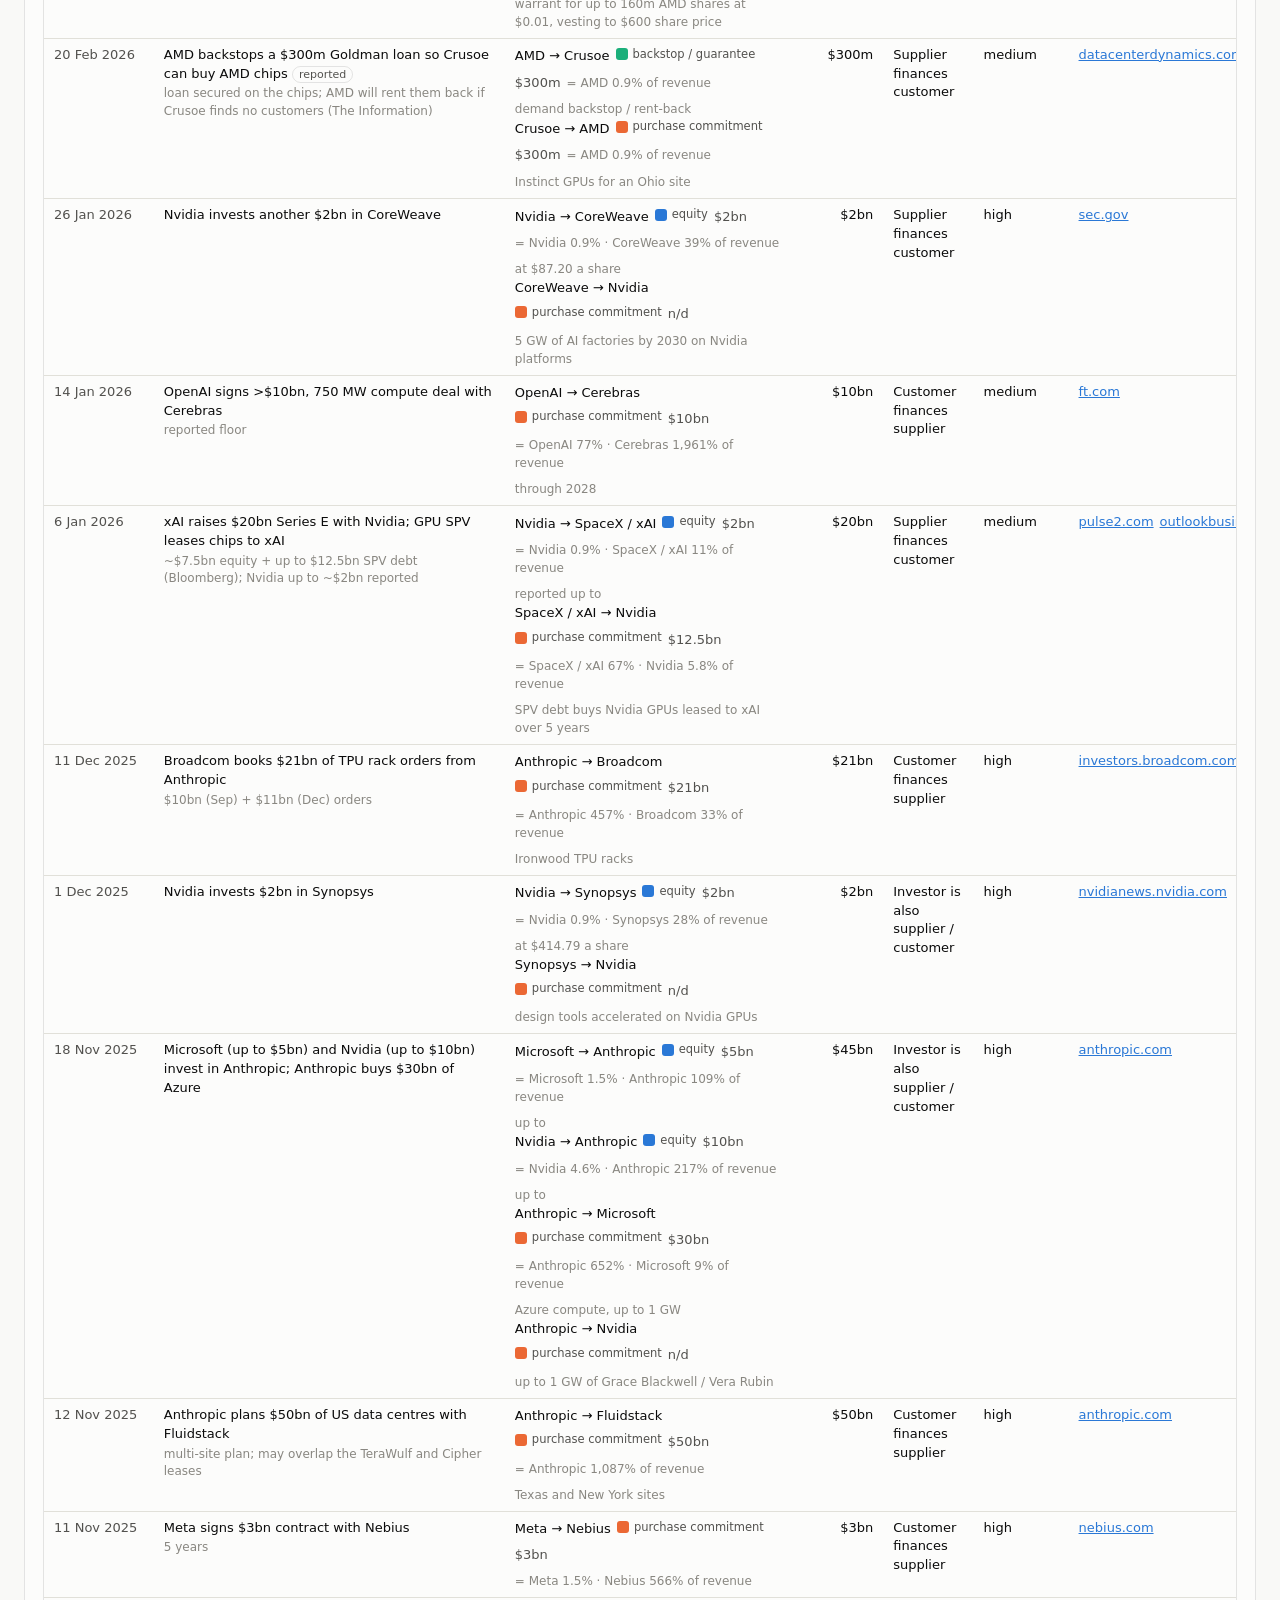
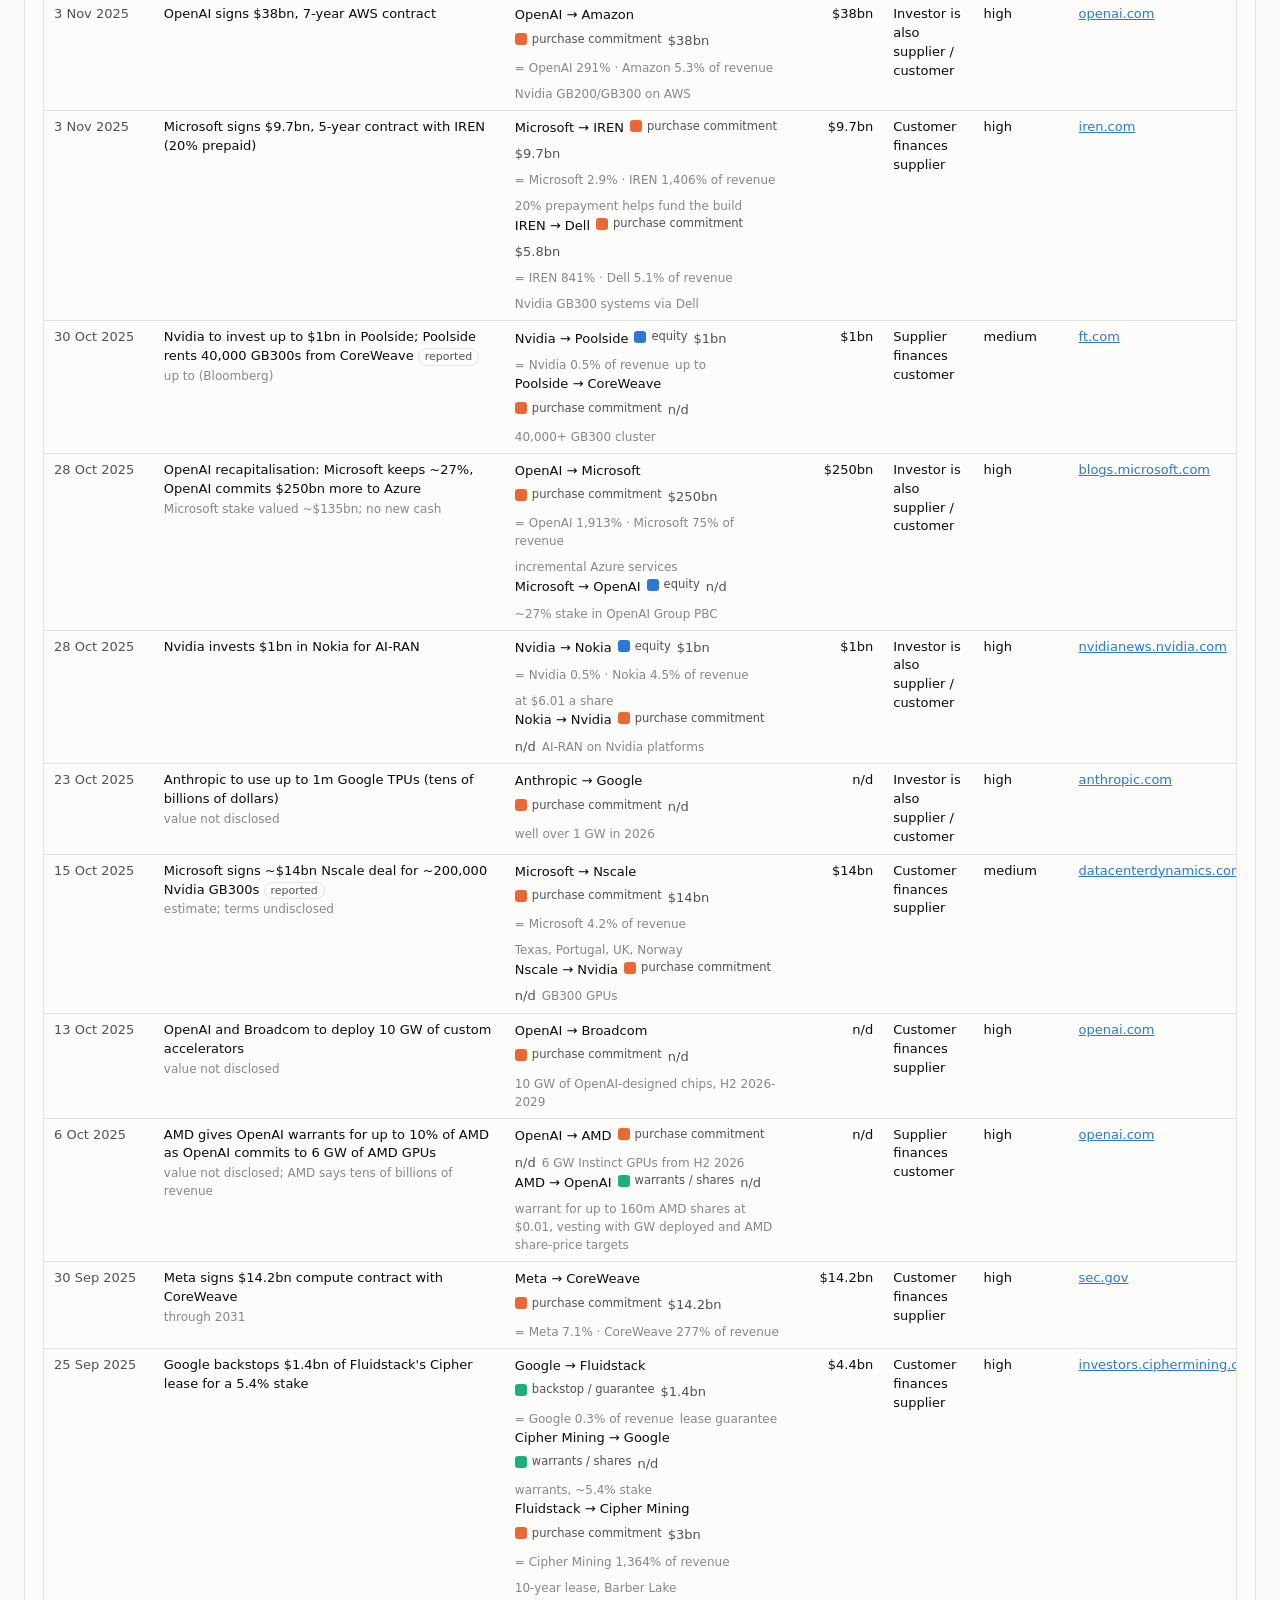
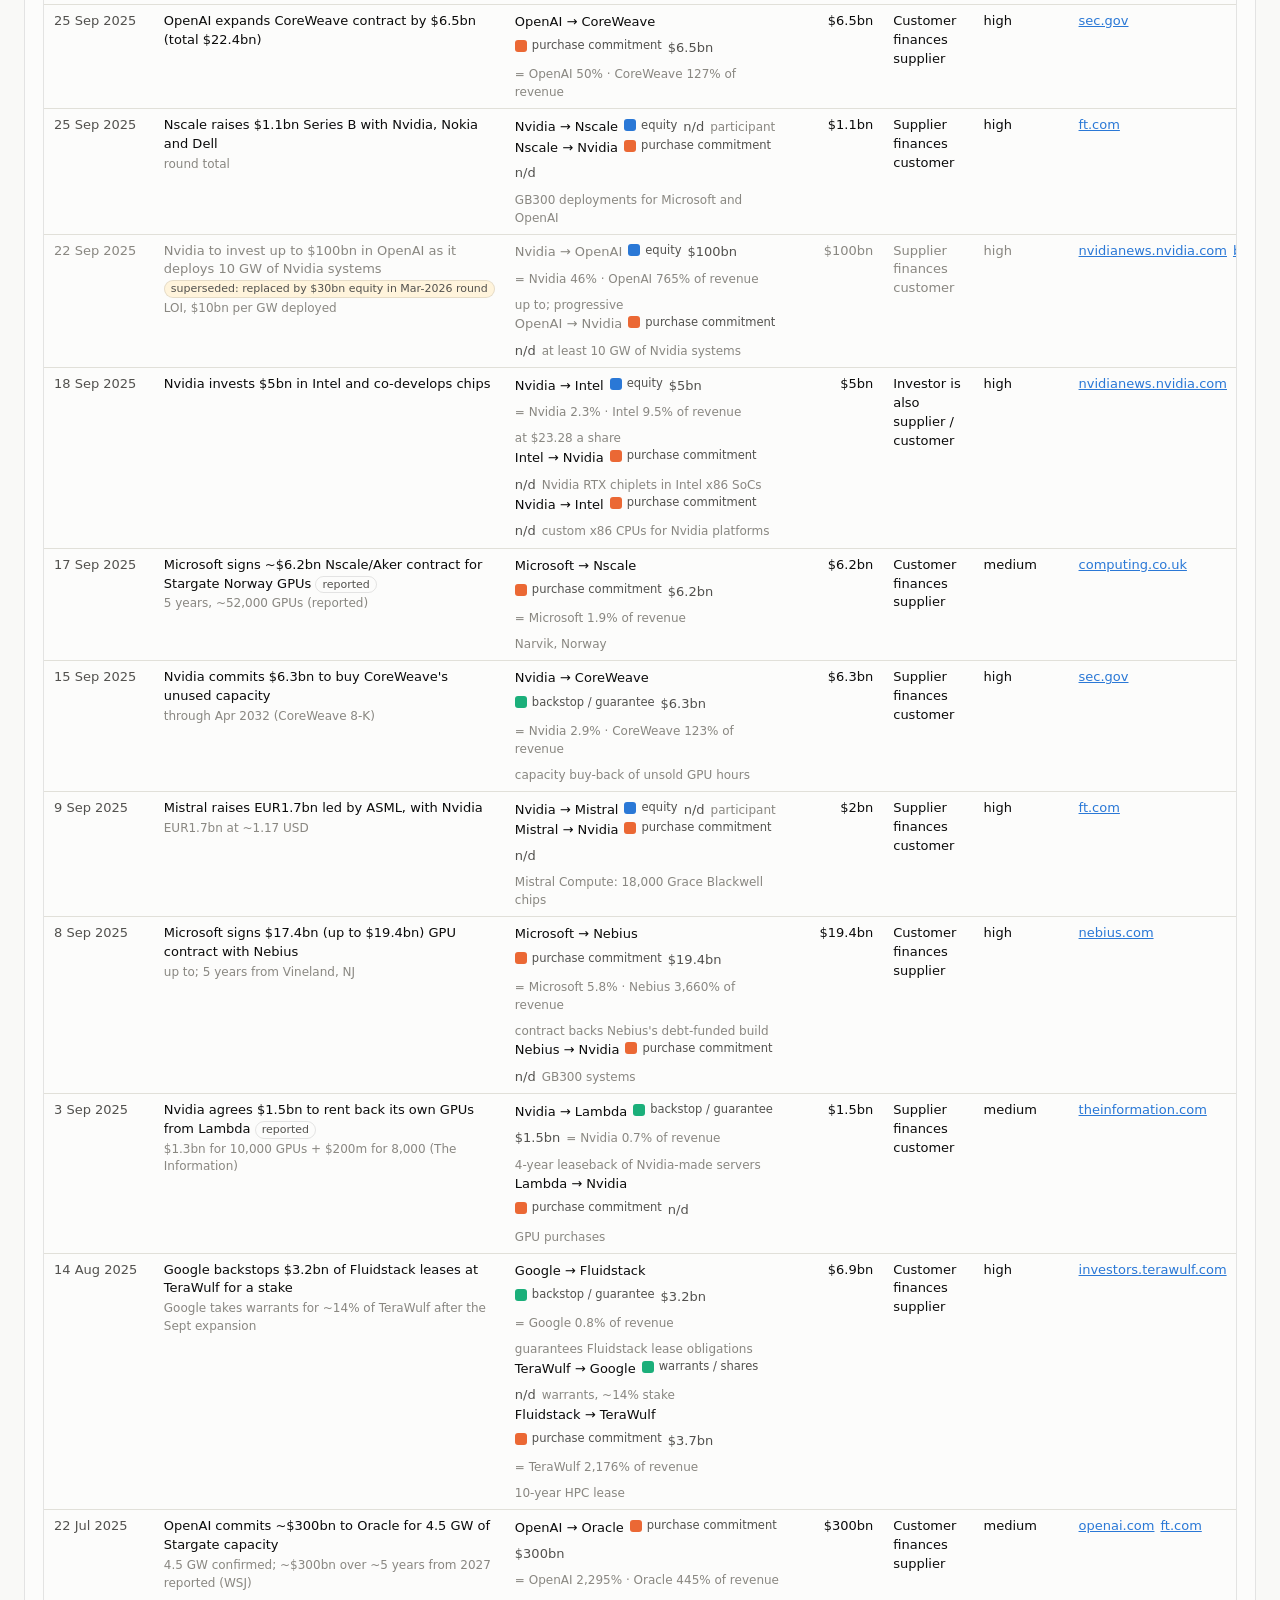
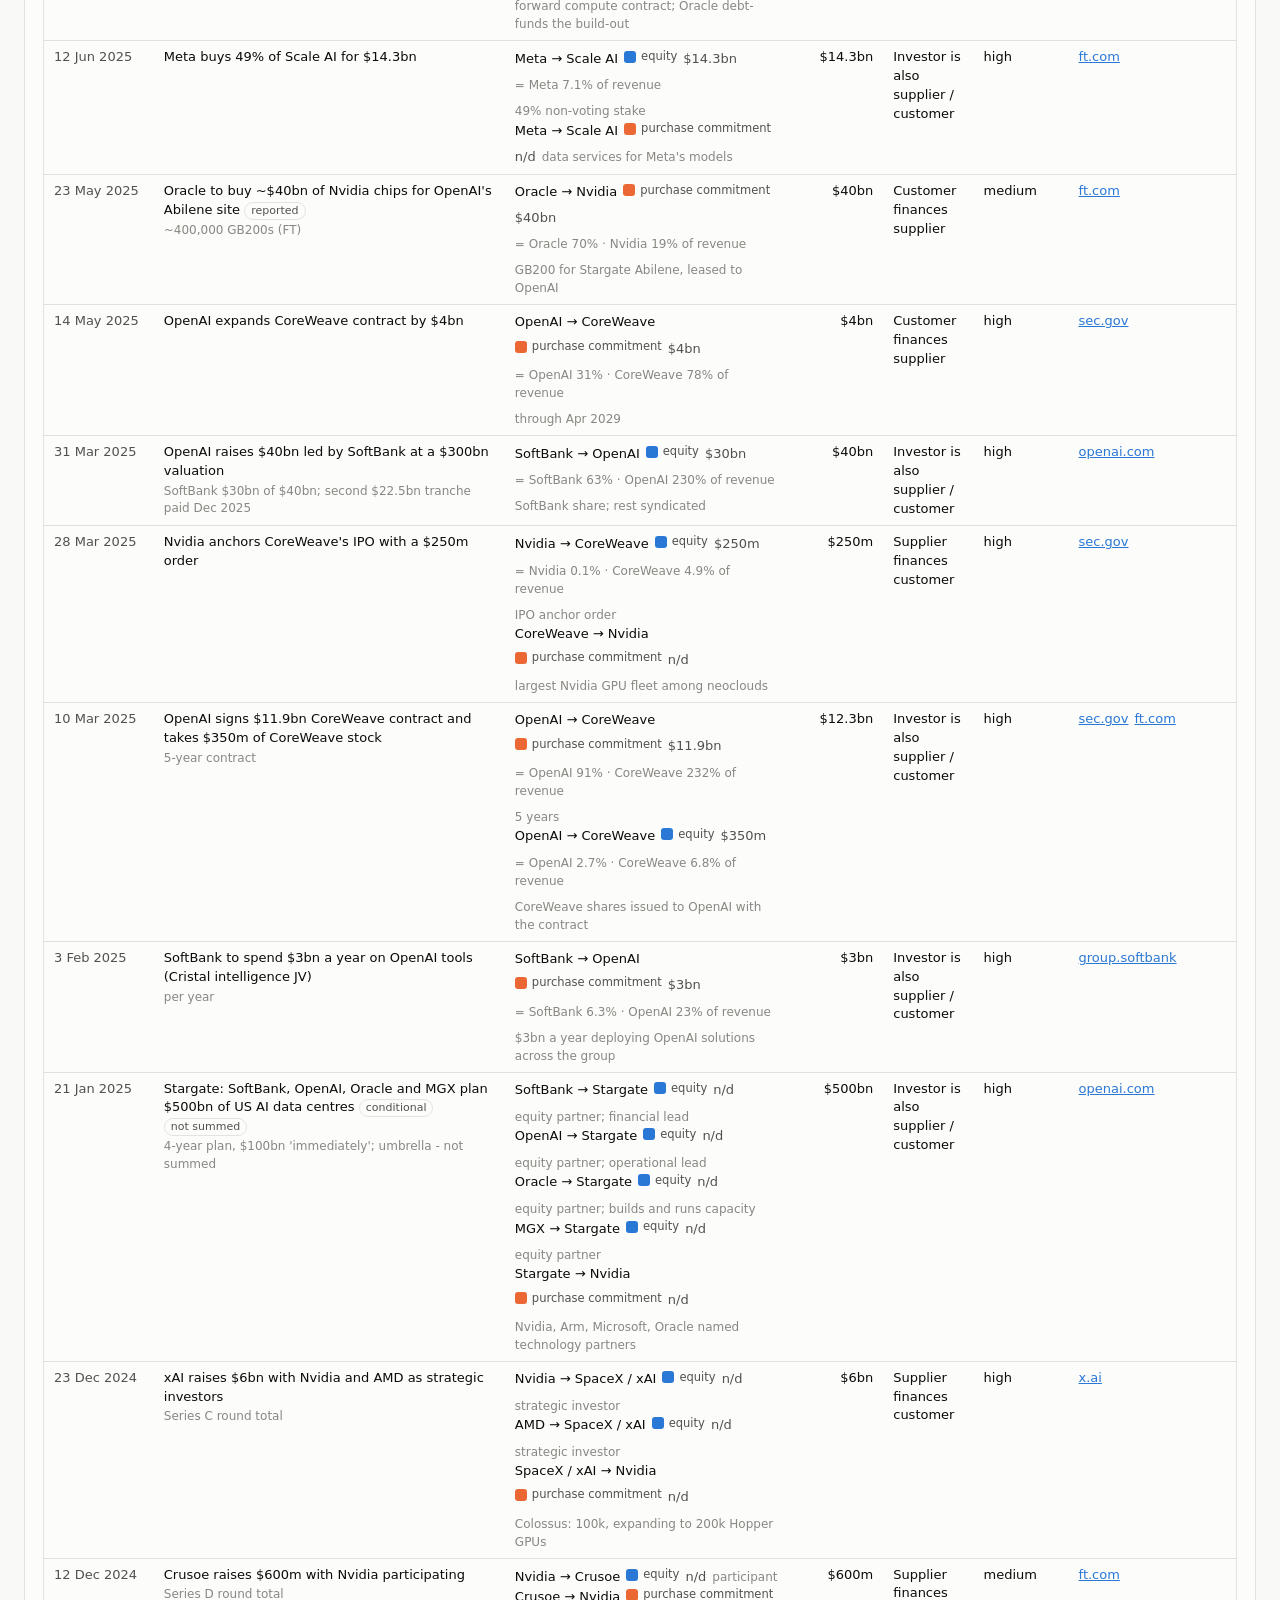
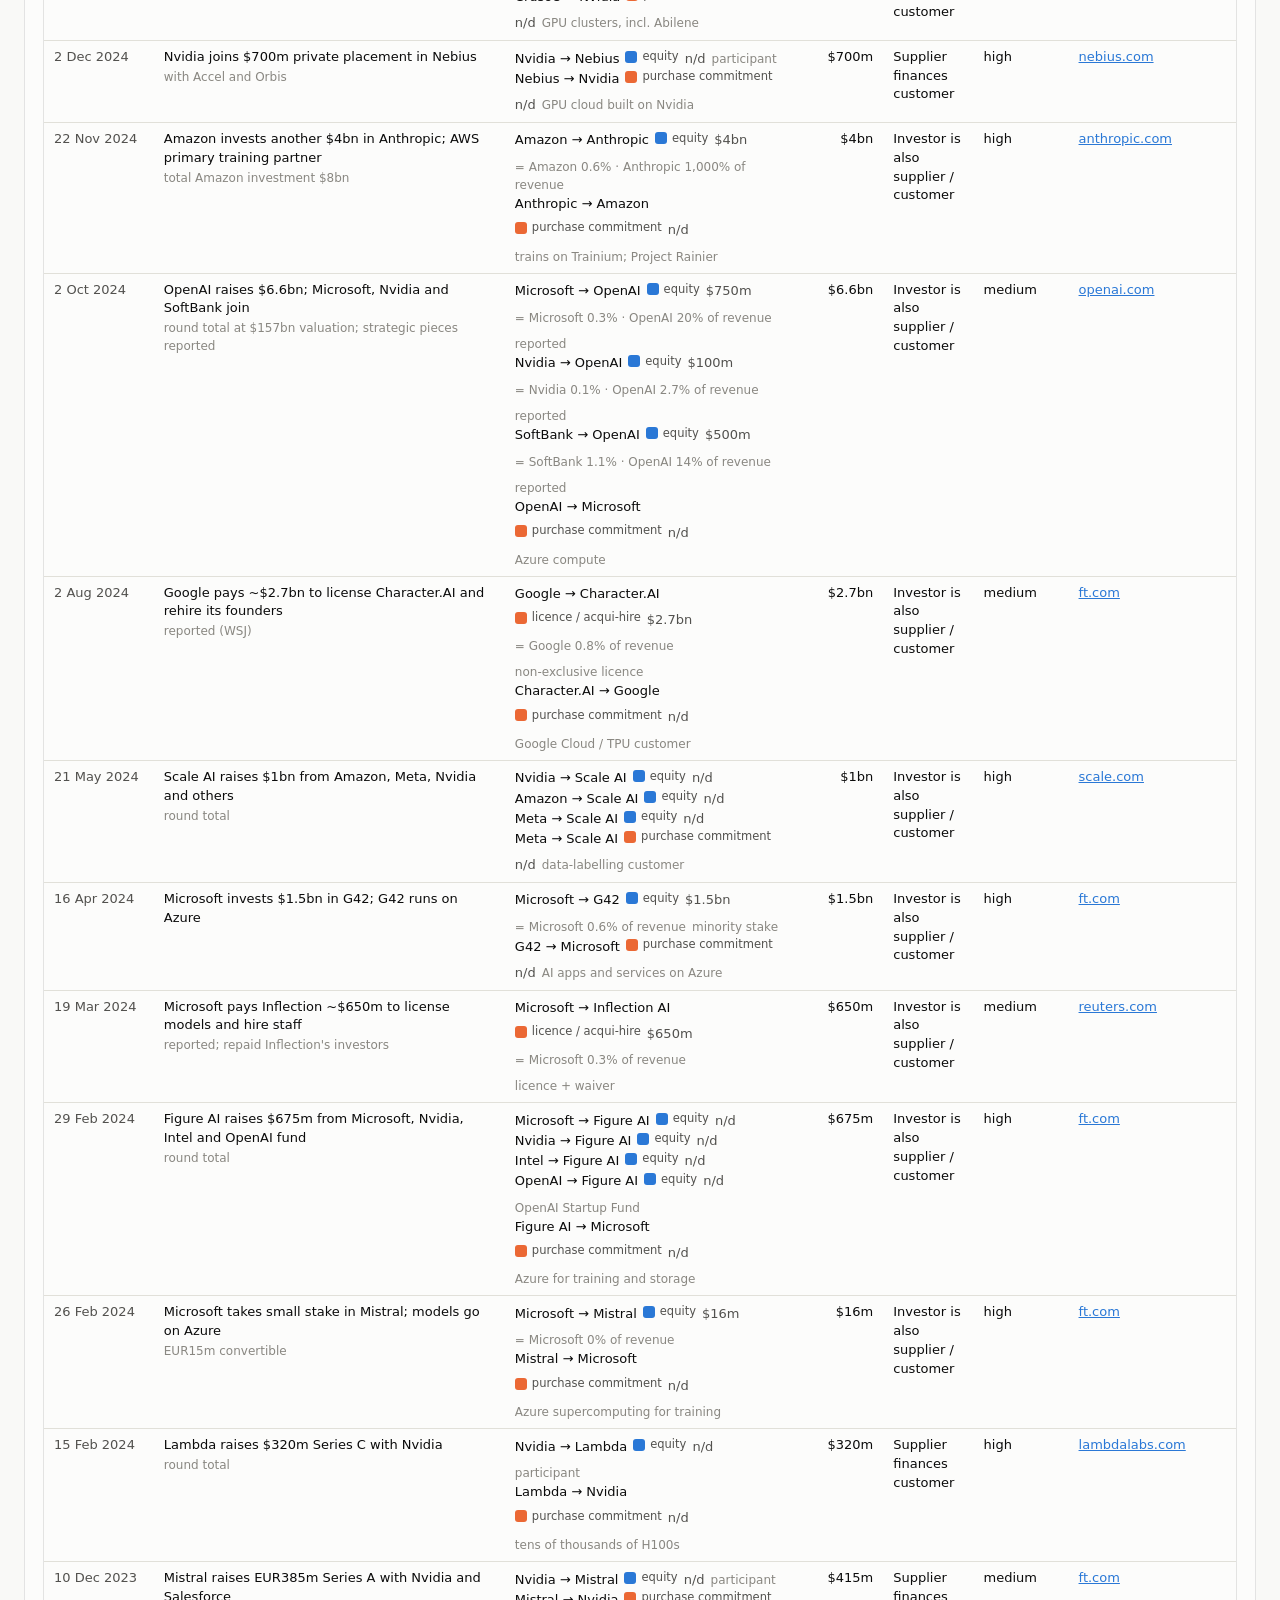
==== commit d5d1b829: "Refresh AI circular financing site (2026-10-15 17:29)" ====
--- a/index.html
+++ b/index.html
@@ -8,6 +8,8 @@
 <link rel="stylesheet" href="app.css">
 <script>
   try { var t = localStorage.getItem('acf-theme'); if (t) document.documentElement.setAttribute('data-theme', t); } catch (e) {}
+  window.ACF_BASE = "";
+  
 </script>
 </head>
 <body>
--- a/app.css
+++ b/app.css
@@ -239,3 +239,8 @@
 .form-errors { color: var(--critical); margin-top: 8px; }
 .dialog-actions { display: flex; justify-content: flex-end; gap: 8px; margin-top: 14px; }
 .loading { opacity: 0.55; transition: opacity 0.15s; }
+
+/* framed by the AI Adoption Monitor (?embed=1) */
+.embed .top h1, .embed .top .sub, .embed #themeBtn { display: none; }
+.embed .top .title-row { padding: 6px 0 0; min-height: 0; }
+.embed .filters { top: 66px; }
